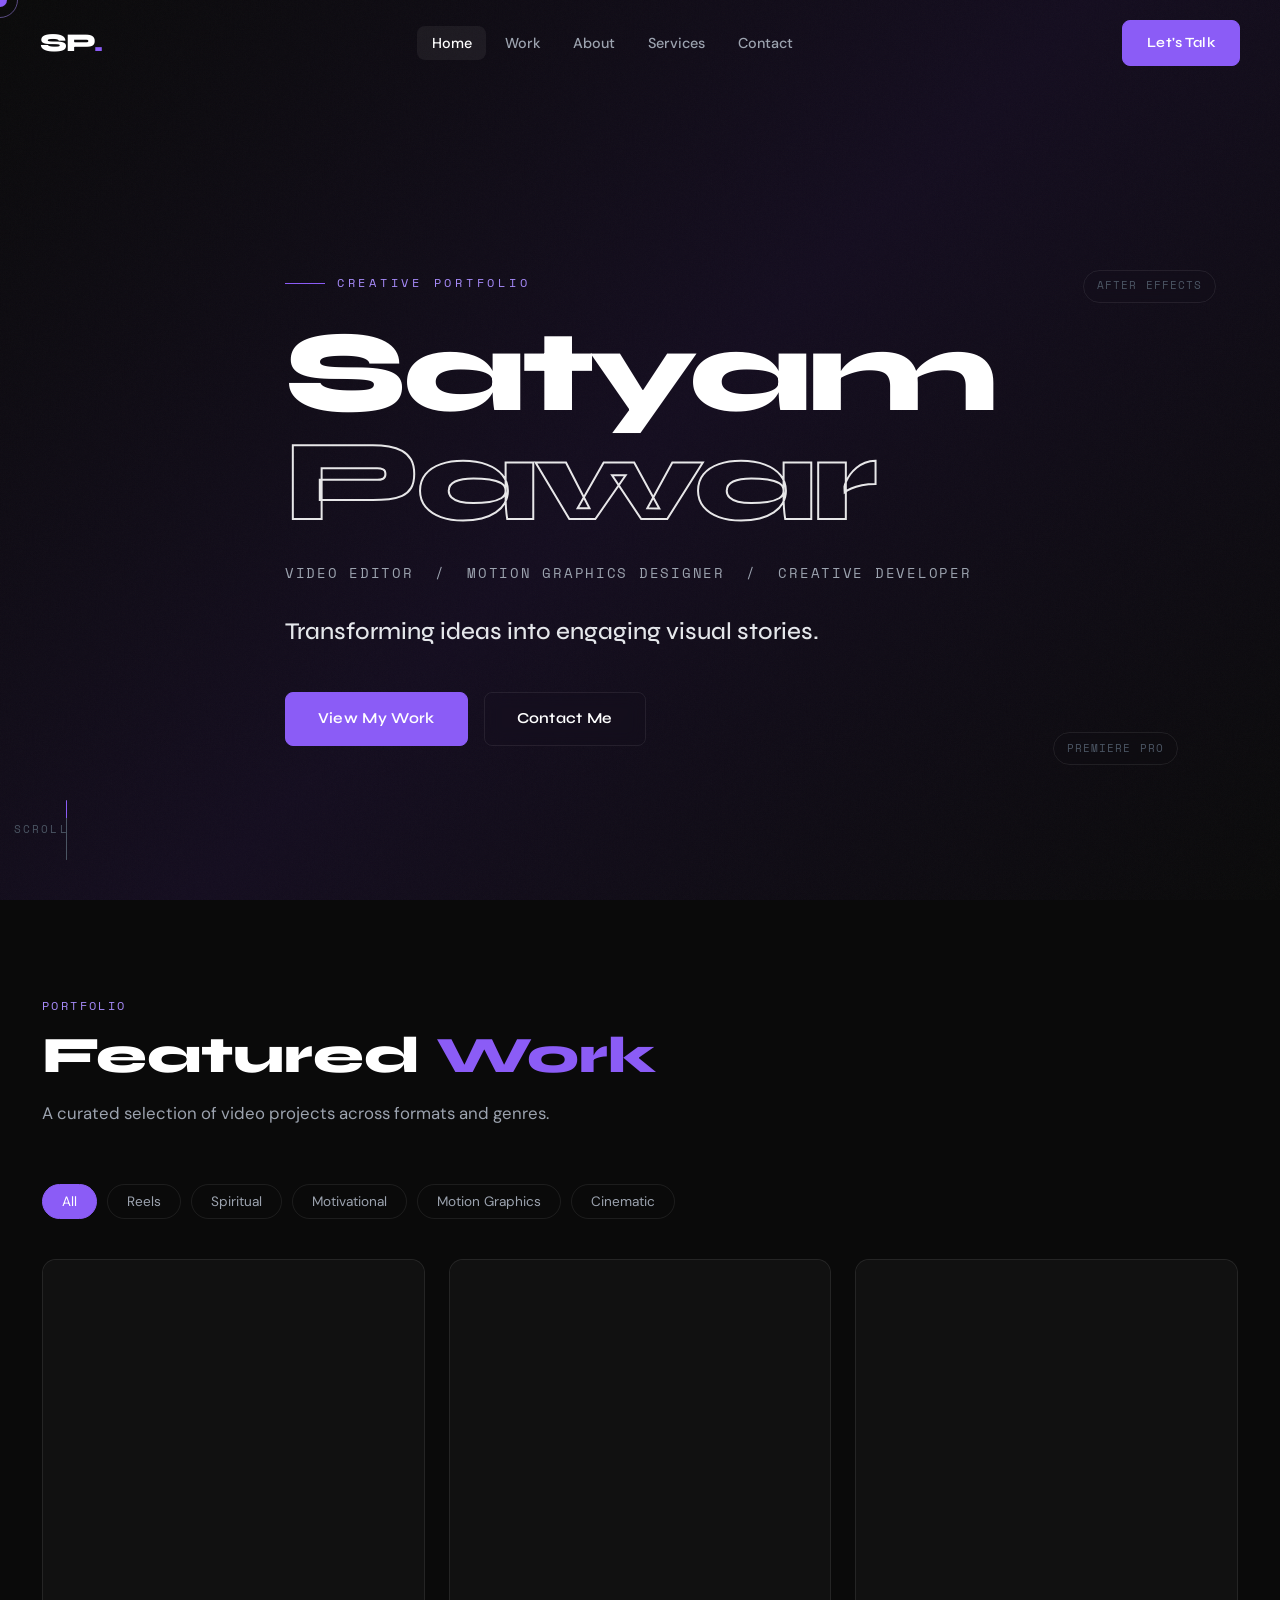
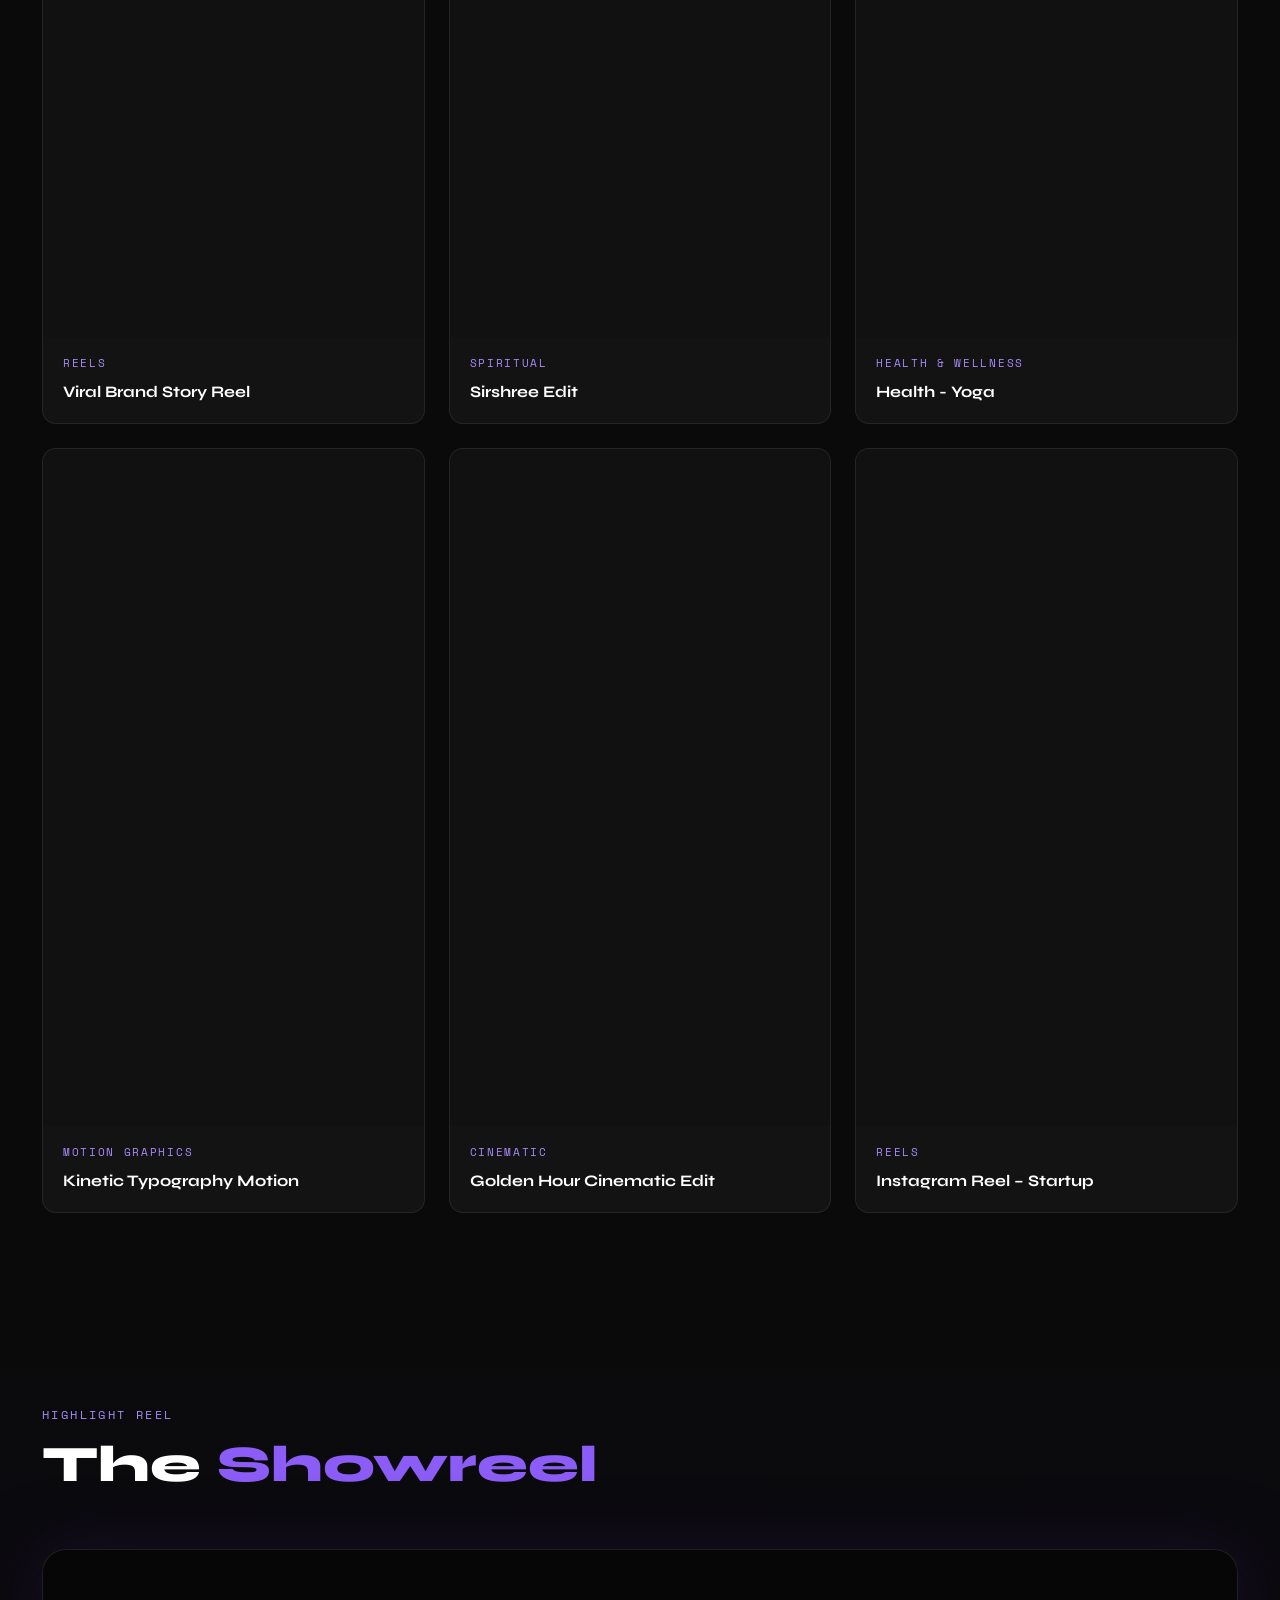
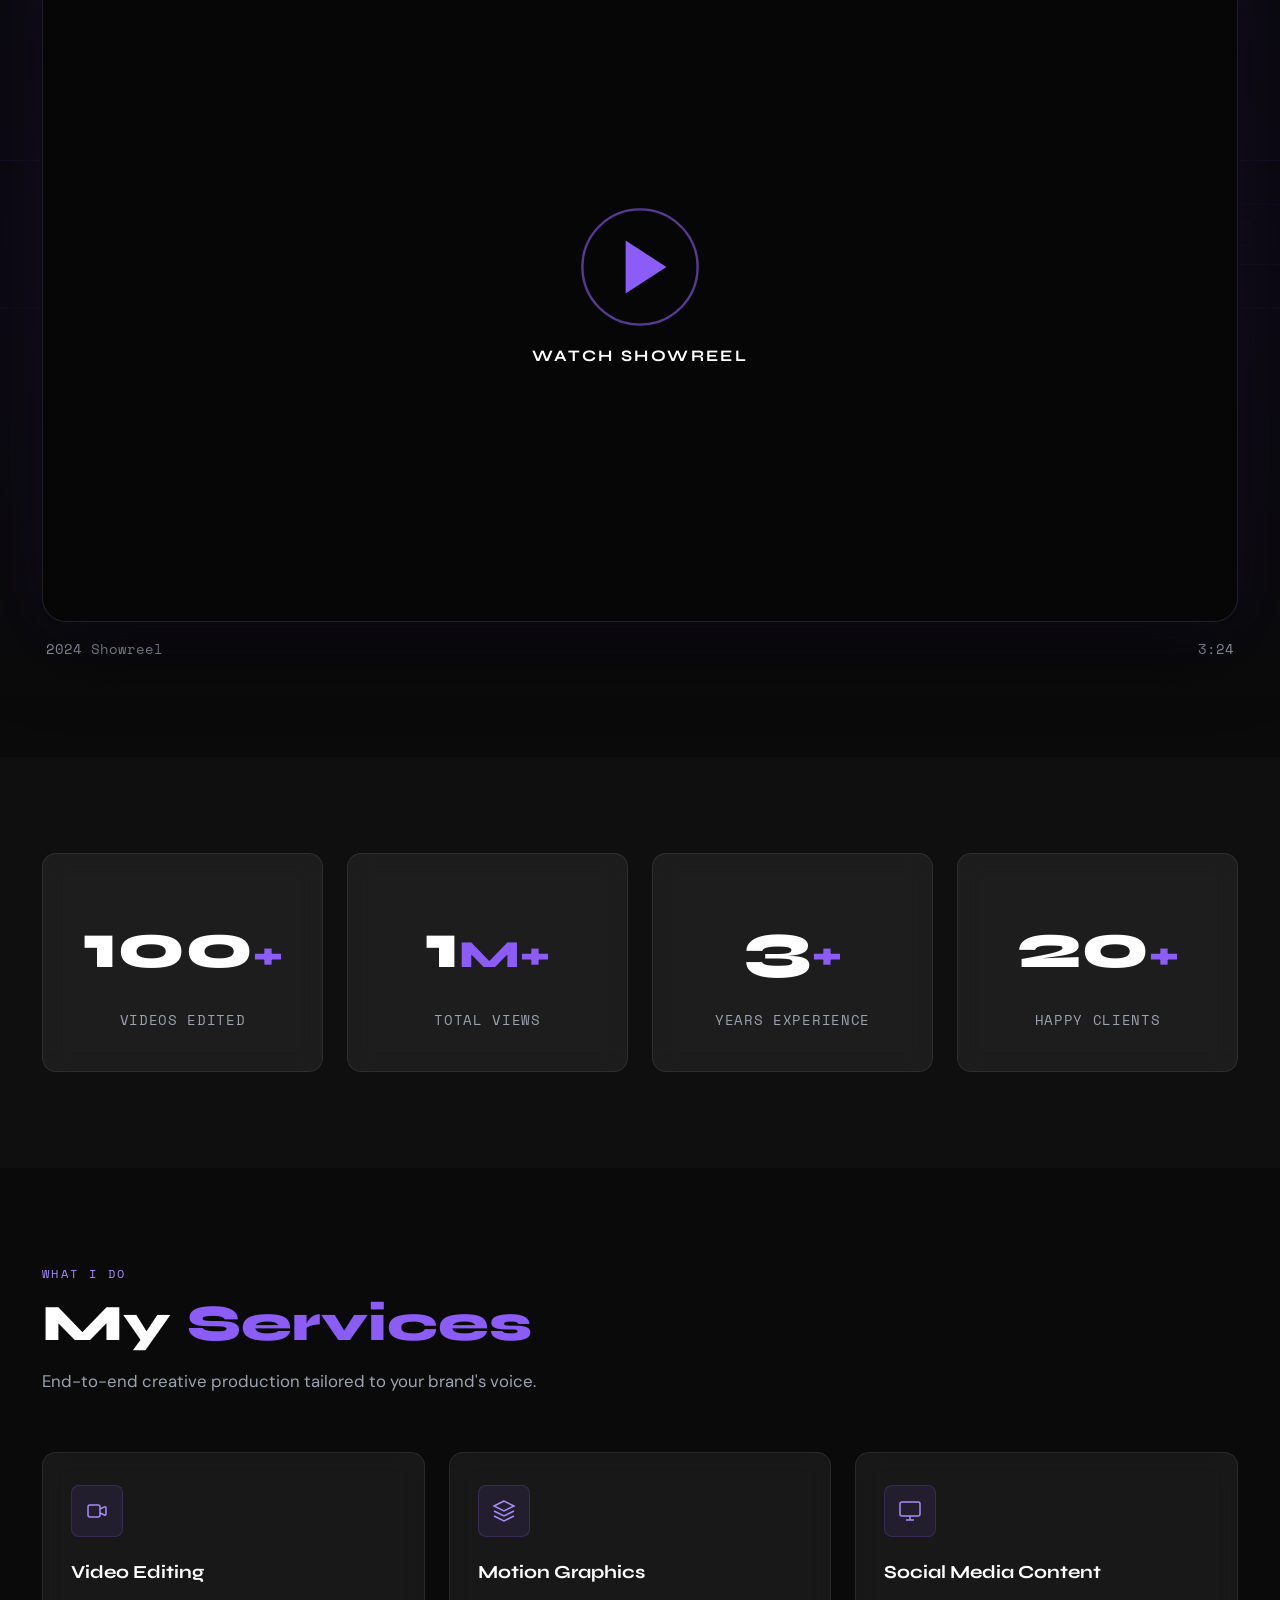
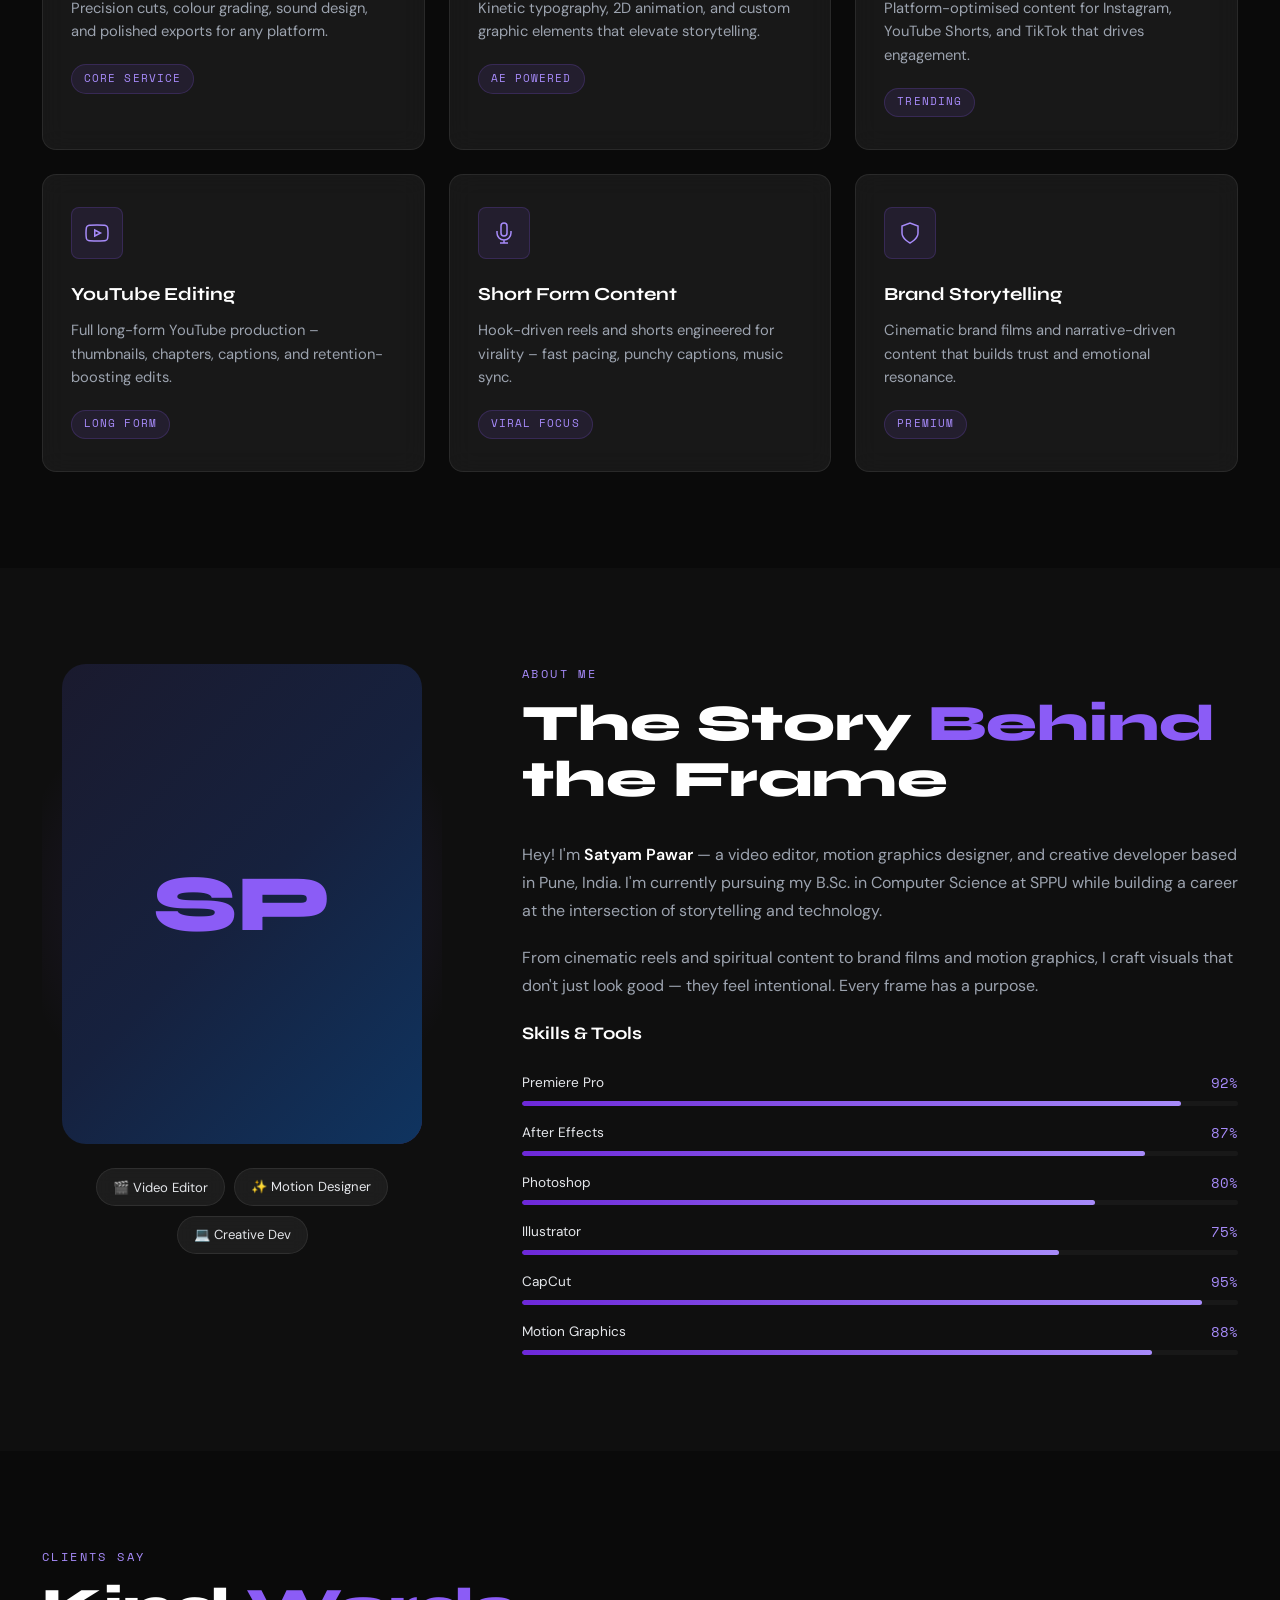
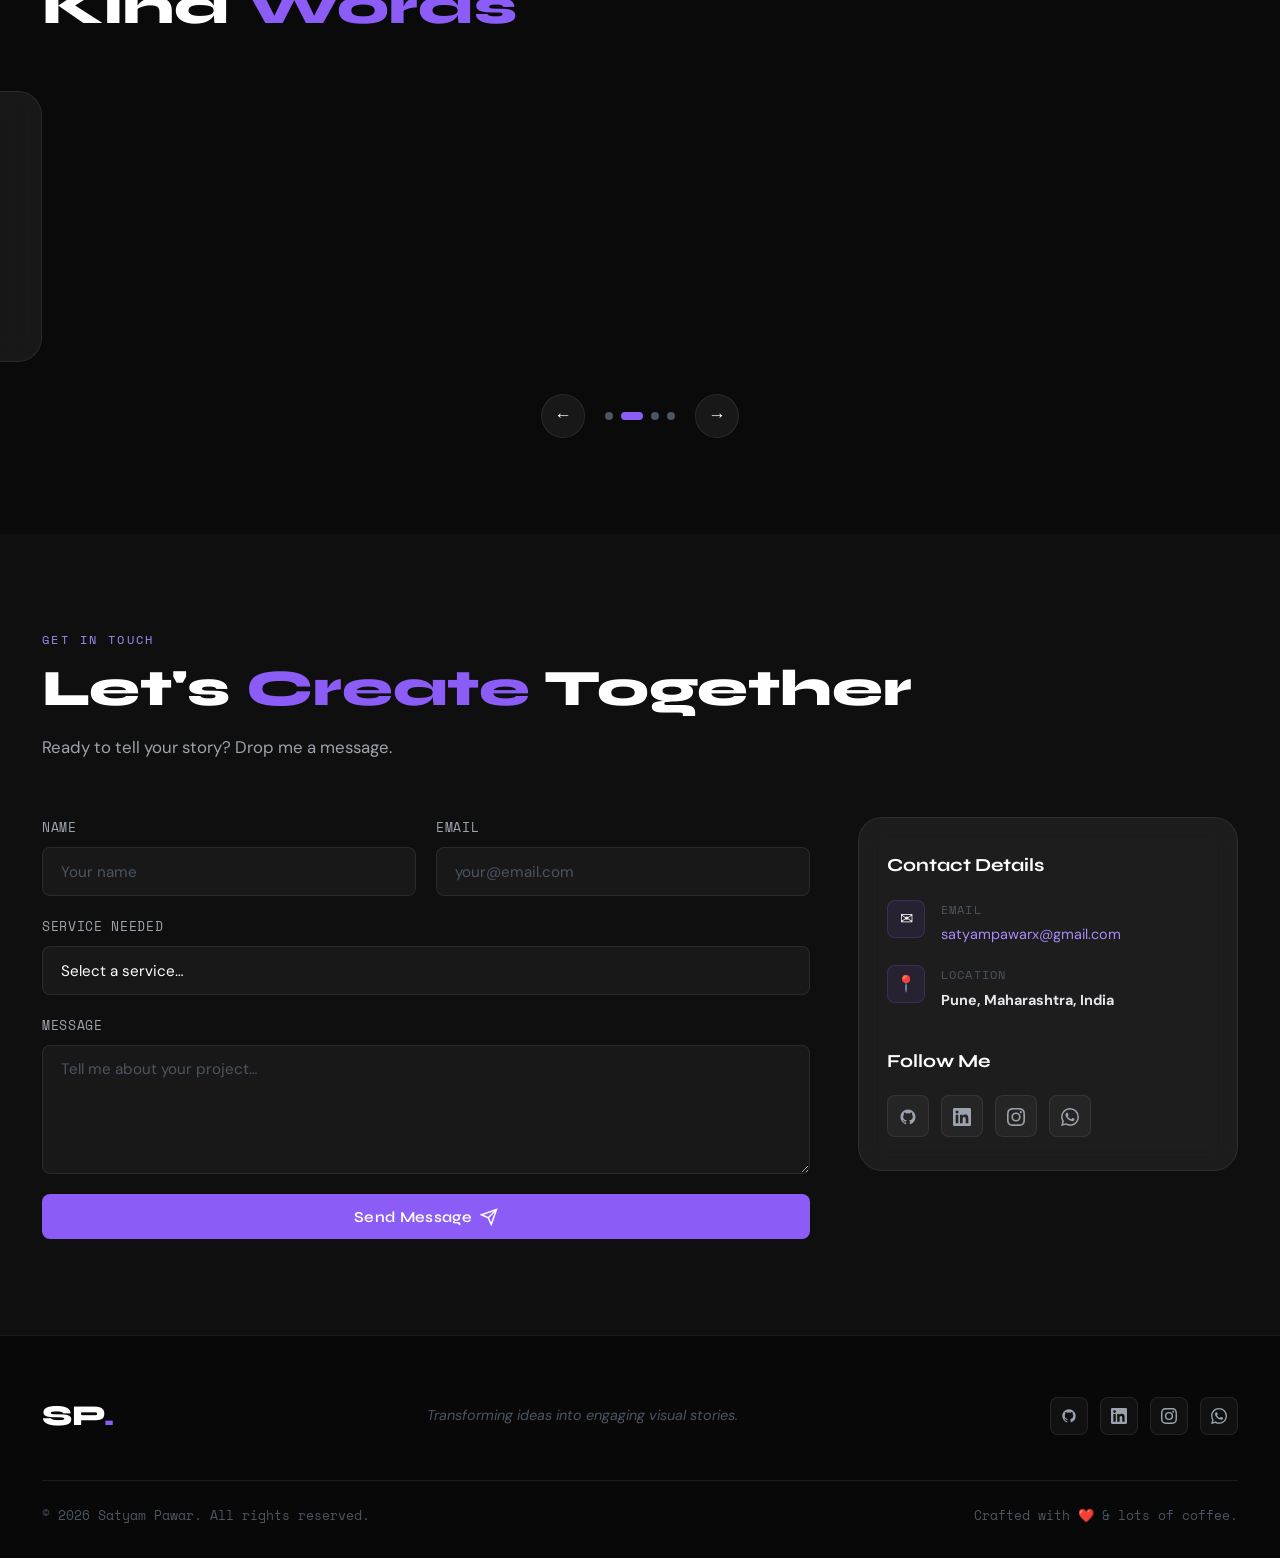
==== index.html @ 94b12894 "rename index" ====
<!DOCTYPE html>
<html lang="en">
<head>
  <meta charset="UTF-8" />
  <meta name="viewport" content="width=device-width, initial-scale=1.0" />
  <meta name="description" content="Satyam Pawar – Video Editor, Motion Graphics Designer & Creative Developer. Transforming ideas into engaging visual stories." />
  <meta name="keywords" content="video editor, motion graphics, reels, cinematic, after effects, premiere pro, Satyam Pawar" />
  <meta name="author" content="Satyam Pawar" />
  <meta property="og:title" content="Satyam Pawar | Video Editor & Motion Graphics Designer" />
  <meta property="og:description" content="Transforming ideas into engaging visual stories." />
  <meta property="og:type" content="website" />
  <title>Satyam Pawar | Video Editor & Motion Graphics Designer</title>

  <!-- Google Fonts -->
  <link rel="preconnect" href="https://fonts.googleapis.com" />
  <link rel="preconnect" href="https://fonts.gstatic.com" crossorigin />
  <link href="https://fonts.googleapis.com/css2?family=Syne:wght@400;500;600;700;800&family=DM+Sans:ital,opsz,wght@0,9..40,300;0,9..40,400;0,9..40,500;1,9..40,300&family=Space+Mono:wght@400;700&display=swap" rel="stylesheet" />

  <link rel="stylesheet" href="style.css" />
</head>
<body>

  <!-- ═══════════════════════ LOADER ═══════════════════════ -->
  <div id="loader" class="loader">
    <div class="loader__inner">
      <div class="loader__bar"></div>
      <span class="loader__text">Loading</span>
    </div>
  </div>

  <!-- ═══════════════════════ CUSTOM CURSOR ═══════════════════════ -->
  <div id="cursor" class="cursor"></div>
  <div id="cursor-trail" class="cursor-trail"></div>

  <!-- ═══════════════════════ NAVBAR ═══════════════════════ -->
  <nav id="navbar" class="navbar">
    <a href="#home" class="navbar__logo">SP<span>.</span></a>
    <ul class="navbar__links">
      <li><a href="#home" class="nav-link active">Home</a></li>
      <li><a href="#work" class="nav-link">Work</a></li>
      <li><a href="#about" class="nav-link">About</a></li>
      <li><a href="#services" class="nav-link">Services</a></li>
      <li><a href="#contact" class="nav-link">Contact</a></li>
    </ul>
    <a href="#contact" class="navbar__cta btn-primary">Let's Talk</a>
    <button class="navbar__hamburger" id="hamburger" aria-label="Toggle menu">
      <span></span><span></span><span></span>
    </button>
  </nav>

  <!-- Mobile Nav -->
  <div class="mobile-nav" id="mobile-nav">
    <ul>
      <li><a href="#home" class="mobile-nav__link">Home</a></li>
      <li><a href="#work" class="mobile-nav__link">Work</a></li>
      <li><a href="#about" class="mobile-nav__link">About</a></li>
      <li><a href="#services" class="mobile-nav__link">Services</a></li>
      <li><a href="#contact" class="mobile-nav__link">Contact</a></li>
    </ul>
  </div>

  <!-- ═══════════════════════ HERO ═══════════════════════ -->
  <section id="home" class="hero">
    <!-- Video BG placeholder — drop your MP4 into assets/videos/hero.mp4 -->
    <div class="hero__video-bg">
      <video autoplay muted loop playsinline id="hero-video">
        <source src="assets/videos/hero.mp4" type="video/mp4" />
      </video>
      <div class="hero__video-overlay"></div>
    </div>

    <!-- Grain texture -->
    <div class="hero__grain"></div>

    <div class="hero__content">
      <p class="hero__eyebrow reveal">Creative Portfolio</p>
      <h1 class="hero__name reveal">
        <span class="hero__name-first">Satyam</span>
        <span class="hero__name-last">Pawar</span>
      </h1>
      <p class="hero__title reveal">
        Video Editor &nbsp;/&nbsp; Motion Graphics Designer &nbsp;/&nbsp; Creative Developer
      </p>
      <p class="hero__tagline reveal">
        Transforming ideas into engaging visual stories.
      </p>
      <div class="hero__ctas reveal">
        <a href="#work" class="btn-primary">View My Work</a>
        <a href="#contact" class="btn-ghost">Contact Me</a>
      </div>
    </div>

    <!-- Scroll indicator -->
    <div class="hero__scroll-indicator">
      <span>Scroll</span>
      <div class="hero__scroll-line"><div class="hero__scroll-dot"></div></div>
    </div>

    <!-- Floating labels -->
    <div class="hero__float hero__float--tl">After Effects</div>
    <div class="hero__float hero__float--br">Premiere Pro</div>
  </section>

  <!-- ═══════════════════════ FEATURED WORK ═══════════════════════ -->
  <section id="work" class="section work">
    <div class="container">
      <div class="section-header reveal">
        <p class="section-eyebrow">Portfolio</p>
        <h2 class="section-title">Featured <span>Work</span></h2>
        <p class="section-sub">A curated selection of video projects across formats and genres.</p>
      </div>

      <!-- Filters -->
      <div class="work__filters reveal">
        <button class="filter-btn active" data-filter="all">All</button>
        <button class="filter-btn" data-filter="reels">Reels</button>
        <button class="filter-btn" data-filter="spiritual">Spiritual</button>
        <button class="filter-btn" data-filter="motivational">Motivational</button>
        <button class="filter-btn" data-filter="motion">Motion Graphics</button>
        <button class="filter-btn" data-filter="cinematic">Cinematic</button>
      </div>

      <!-- Grid -->
      <div class="work__grid" id="portfolio-grid">

        <!-- Card 1 -->
        <div class="work-card reveal" data-category="reels">
          <div class="work-card__thumb">
            <iframe src="https://www.youtube.com/embed/8_YYCka7hR4" title="Reel 01" allowfullscreen loading="lazy"></iframe>
            <div class="work-card__overlay">
              <button class="play-btn" data-video="https://www.youtube.com/embed/8_YYCka7hR4" data-title="Viral Reel – Brand Story">
                <svg viewBox="0 0 24 24"><polygon points="5,3 19,12 5,21"/></svg>
              </button>
            </div>
          </div>
          <div class="work-card__info">
            <span class="work-card__cat">Reels</span>
            <h3 class="work-card__title">Viral Brand Story Reel</h3>
          </div>
        </div>

        <!-- Card 2 -->
        <div class="work-card reveal" data-category="spiritual">
          <div class="work-card__thumb">
            <iframe src="https://www.youtube.com/embed/vKswwGsuUoo" title="Spiritual 01" allowfullscreen loading="lazy"></iframe>
            <div class="work-card__overlay">
              <button class="play-btn" data-video="https://www.youtube.com/embed/vKswwGsuUoo?autoplay=1" data-title="K.Y.K – Actionable Karma">
                <svg viewBox="0 0 24 24"><polygon points="5,3 19,12 5,21"/></svg>
              </button>
            </div>
          </div>
          <div class="work-card__info">
            <span class="work-card__cat">Spiritual</span>
            <h3 class="work-card__title">Sirshree Edit</h3>
          </div>
        </div>

        <!-- Card 3 -->
        <div class="work-card reveal" data-category="motivational">
          <div class="work-card__thumb">
            <iframe src="https://www.youtube.com/embed/A09Gb4YN0Ns" title="Motivational 01" allowfullscreen loading="lazy"></iframe>
            <div class="work-card__overlay">
              <button class="play-btn" data-video="https://www.youtube.com/embed/A09Gb4YN0Ns?autoplay=1" data-title="Rise Up – Motivational Edit">
                <svg viewBox="0 0 24 24"><polygon points="5,3 19,12 5,21"/></svg>
              </button>
            </div>
          </div>
          <div class="work-card__info">
            <span class="work-card__cat">Health & Wellness
            </span>
            <h3 class="work-card__title">Health - Yoga</h3>
          </div>
        </div>

        <!-- Card 4 -->
        <div class="work-card reveal" data-category="motion">
          <div class="work-card__thumb">
            <iframe src="https://www.youtube.com/embed/LXb3EKWsInQ?rel=0" title="Motion 01" allowfullscreen loading="lazy"></iframe>
            <div class="work-card__overlay">
              <button class="play-btn" data-video="https://www.youtube.com/embed/LXb3EKWsInQ?autoplay=1" data-title="Kinetic Typography Motion">
                <svg viewBox="0 0 24 24"><polygon points="5,3 19,12 5,21"/></svg>
              </button>
            </div>
          </div>
          <div class="work-card__info">
            <span class="work-card__cat">Motion Graphics</span>
            <h3 class="work-card__title">Kinetic Typography Motion</h3>
          </div>
        </div>

        <!-- Card 5 -->
        <div class="work-card reveal" data-category="cinematic">
          <div class="work-card__thumb">
            <iframe src="https://www.youtube.com/embed/ysz5S6PUM-U?rel=0" title="Cinematic 01" allowfullscreen loading="lazy"></iframe>
            <div class="work-card__overlay">
              <button class="play-btn" data-video="https://www.youtube.com/embed/ysz5S6PUM-U?autoplay=1" data-title="Golden Hour Cinematic Edit">
                <svg viewBox="0 0 24 24"><polygon points="5,3 19,12 5,21"/></svg>
              </button>
            </div>
          </div>
          <div class="work-card__info">
            <span class="work-card__cat">Cinematic</span>
            <h3 class="work-card__title">Golden Hour Cinematic Edit</h3>
          </div>
        </div>

        <!-- Card 6 -->
        <div class="work-card reveal" data-category="reels">
          <div class="work-card__thumb">
            <iframe src="https://www.youtube.com/embed/tgbNymZ7vqY?rel=0" title="Reel 02" allowfullscreen loading="lazy"></iframe>
            <div class="work-card__overlay">
              <button class="play-btn" data-video="https://www.youtube.com/embed/tgbNymZ7vqY?autoplay=1" data-title="Instagram Reel – Startup">
                <svg viewBox="0 0 24 24"><polygon points="5,3 19,12 5,21"/></svg>
              </button>
            </div>
          </div>
          <div class="work-card__info">
            <span class="work-card__cat">Reels</span>
            <h3 class="work-card__title">Instagram Reel – Startup</h3>
          </div>
        </div>

      </div><!-- /work__grid -->
    </div>
  </section>

  <!-- ═══════════════════════ SHOWREEL ═══════════════════════ -->
  <section class="section showreel">
    <div class="showreel__bg-text">SHOWREEL</div>
    <div class="container">
      <div class="section-header reveal">
        <p class="section-eyebrow">Highlight Reel</p>
        <h2 class="section-title">The <span>Showreel</span></h2>
      </div>
      <div class="showreel__player reveal">
        <div class="showreel__frame" id="showreel-frame">
          <iframe id="showreel-iframe" src="https://www.youtube.com/embed/dQw4w9WgXcQ?rel=0" title="Showreel 2024" allowfullscreen loading="lazy"></iframe>
          <!-- Big play overlay before play -->
          <div class="showreel__play-overlay" id="showreel-overlay">
            <button class="showreel__play-btn" id="showreel-play-btn">
              <svg viewBox="0 0 100 100"><circle cx="50" cy="50" r="48" fill="none" stroke="rgba(139,92,246,0.6)" stroke-width="2"/><polygon points="38,28 72,50 38,72" fill="#8b5cf6"/></svg>
              <span>Watch Showreel</span>
            </button>
          </div>
        </div>
        <div class="showreel__meta">
          <p>2024 Showreel</p>
          <span>3:24</span>
        </div>
      </div>
    </div>
  </section>

  <!-- ═══════════════════════ STATS ═══════════════════════ -->
  <section class="section stats">
    <div class="container">
      <div class="stats__grid">
        <div class="stat-card reveal">
          <span class="stat-card__num" data-target="100">0</span><span class="stat-card__plus">+</span>
          <p class="stat-card__label">Videos Edited</p>
        </div>
        <div class="stat-card reveal">
          <span class="stat-card__num" data-target="1">0</span><span class="stat-card__unit">M+</span>
          <p class="stat-card__label">Total Views</p>
        </div>
        <div class="stat-card reveal">
          <span class="stat-card__num" data-target="3">0</span><span class="stat-card__plus">+</span>
          <p class="stat-card__label">Years Experience</p>
        </div>
        <div class="stat-card reveal">
          <span class="stat-card__num" data-target="20">0</span><span class="stat-card__plus">+</span>
          <p class="stat-card__label">Happy Clients</p>
        </div>
      </div>
    </div>
  </section>

  <!-- ═══════════════════════ SERVICES ═══════════════════════ -->
  <section id="services" class="section services">
    <div class="container">
      <div class="section-header reveal">
        <p class="section-eyebrow">What I Do</p>
        <h2 class="section-title">My <span>Services</span></h2>
        <p class="section-sub">End-to-end creative production tailored to your brand's voice.</p>
      </div>

      <div class="services__grid">

        <div class="service-card reveal">
          <div class="service-card__icon">
            <svg viewBox="0 0 24 24" fill="none" stroke="currentColor" stroke-width="1.5"><path d="M15 10l4.553-2.069A1 1 0 0121 8.845v6.31a1 1 0 01-1.447.894L15 14"/><rect x="3" y="6" width="12" height="12" rx="2"/></svg>
          </div>
          <h3>Video Editing</h3>
          <p>Precision cuts, colour grading, sound design, and polished exports for any platform.</p>
          <div class="service-card__tag">Core Service</div>
        </div>

        <div class="service-card reveal">
          <div class="service-card__icon">
            <svg viewBox="0 0 24 24" fill="none" stroke="currentColor" stroke-width="1.5"><path d="M12 2L2 7l10 5 10-5-10-5zM2 17l10 5 10-5M2 12l10 5 10-5"/></svg>
          </div>
          <h3>Motion Graphics</h3>
          <p>Kinetic typography, 2D animation, and custom graphic elements that elevate storytelling.</p>
          <div class="service-card__tag">AE Powered</div>
        </div>

        <div class="service-card reveal">
          <div class="service-card__icon">
            <svg viewBox="0 0 24 24" fill="none" stroke="currentColor" stroke-width="1.5"><rect x="2" y="3" width="20" height="14" rx="2"/><path d="M8 21h8M12 17v4"/></svg>
          </div>
          <h3>Social Media Content</h3>
          <p>Platform-optimised content for Instagram, YouTube Shorts, and TikTok that drives engagement.</p>
          <div class="service-card__tag">Trending</div>
        </div>

        <div class="service-card reveal">
          <div class="service-card__icon">
            <svg viewBox="0 0 24 24" fill="none" stroke="currentColor" stroke-width="1.5"><path d="M22.54 6.42a2.78 2.78 0 00-1.95-1.96C18.88 4 12 4 12 4s-6.88 0-8.59.46a2.78 2.78 0 00-1.95 1.96A29 29 0 001 12a29 29 0 00.46 5.58 2.78 2.78 0 001.95 1.96C5.12 20 12 20 12 20s6.88 0 8.59-.46a2.78 2.78 0 001.95-1.96A29 29 0 0023 12a29 29 0 00-.46-5.58z"/><polygon points="9.75 15.02 15.5 12 9.75 8.98 9.75 15.02"/></svg>
          </div>
          <h3>YouTube Editing</h3>
          <p>Full long-form YouTube production – thumbnails, chapters, captions, and retention-boosting edits.</p>
          <div class="service-card__tag">Long Form</div>
        </div>

        <div class="service-card reveal">
          <div class="service-card__icon">
            <svg viewBox="0 0 24 24" fill="none" stroke="currentColor" stroke-width="1.5"><path d="M12 2a3 3 0 013 3v7a3 3 0 01-6 0V5a3 3 0 013-3z"/><path d="M19 10v2a7 7 0 01-14 0v-2M12 19v3M8 22h8"/></svg>
          </div>
          <h3>Short Form Content</h3>
          <p>Hook-driven reels and shorts engineered for virality – fast pacing, punchy captions, music sync.</p>
          <div class="service-card__tag">Viral Focus</div>
        </div>

        <div class="service-card reveal">
          <div class="service-card__icon">
            <svg viewBox="0 0 24 24" fill="none" stroke="currentColor" stroke-width="1.5"><path d="M12 22s8-4 8-10V5l-8-3-8 3v7c0 6 8 10 8 10z"/></svg>
          </div>
          <h3>Brand Storytelling</h3>
          <p>Cinematic brand films and narrative-driven content that builds trust and emotional resonance.</p>
          <div class="service-card__tag">Premium</div>
        </div>

      </div>
    </div>
  </section>

  <!-- ═══════════════════════ ABOUT ═══════════════════════ -->
  <section id="about" class="section about">
    <div class="container">
      <div class="about__layout">

        <div class="about__image-col reveal">
          <div class="about__image-wrap">
            <!-- Replace src with your actual photo path -->
            <img src="assets/images/profile.jpg" alt="Satyam Pawar" class="about__img" onerror="this.style.display='none';document.getElementById('profile-placeholder').style.display='flex'" />
            <div id="profile-placeholder" class="about__img-placeholder">
              <span>SP</span>
            </div>
            <div class="about__image-border"></div>
            <div class="about__image-glow"></div>
          </div>
          <div class="about__badges">
            <div class="about__badge">🎬 Video Editor</div>
            <div class="about__badge">✨ Motion Designer</div>
            <div class="about__badge">💻 Creative Dev</div>
          </div>
        </div>

        <div class="about__text-col">
          <div class="section-header section-header--left reveal">
            <p class="section-eyebrow">About Me</p>
            <h2 class="section-title">The Story <span>Behind</span> the Frame</h2>
          </div>
          <p class="about__bio reveal">
            Hey! I'm <strong>Satyam Pawar</strong> — a video editor, motion graphics designer, and creative developer based in Pune, India. I'm currently pursuing my B.Sc. in Computer Science at SPPU while building a career at the intersection of storytelling and technology.
          </p>
          <p class="about__bio reveal">
            From cinematic reels and spiritual content to brand films and motion graphics, I craft visuals that don't just look good — they feel intentional. Every frame has a purpose.
          </p>

          <div class="about__skills reveal">
            <h4>Skills & Tools</h4>
            <div class="skill-bar-list">
              <div class="skill-bar">
                <div class="skill-bar__label"><span>Premiere Pro</span><span>92%</span></div>
                <div class="skill-bar__track"><div class="skill-bar__fill" data-width="92"></div></div>
              </div>
              <div class="skill-bar">
                <div class="skill-bar__label"><span>After Effects</span><span>87%</span></div>
                <div class="skill-bar__track"><div class="skill-bar__fill" data-width="87"></div></div>
              </div>
              <div class="skill-bar">
                <div class="skill-bar__label"><span>Photoshop</span><span>80%</span></div>
                <div class="skill-bar__track"><div class="skill-bar__fill" data-width="80"></div></div>
              </div>
              <div class="skill-bar">
                <div class="skill-bar__label"><span>Illustrator</span><span>75%</span></div>
                <div class="skill-bar__track"><div class="skill-bar__fill" data-width="75"></div></div>
              </div>
              <div class="skill-bar">
                <div class="skill-bar__label"><span>CapCut</span><span>95%</span></div>
                <div class="skill-bar__track"><div class="skill-bar__fill" data-width="95"></div></div>
              </div>
              <div class="skill-bar">
                <div class="skill-bar__label"><span>Motion Graphics</span><span>88%</span></div>
                <div class="skill-bar__track"><div class="skill-bar__fill" data-width="88"></div></div>
              </div>
            </div>
          </div>
        </div>

      </div>
    </div>
  </section>

  <!-- ═══════════════════════ TESTIMONIALS ═══════════════════════ -->
  <section class="section testimonials">
    <div class="container">
      <div class="section-header reveal">
        <p class="section-eyebrow">Clients Say</p>
        <h2 class="section-title">Kind <span>Words</span></h2>
      </div>

      <div class="testimonials__slider reveal">
        <div class="testimonials__track" id="testi-track">

          <div class="testi-card">
            <div class="testi-card__stars">★★★★★</div>
            <p class="testi-card__quote">"Satyam transformed our raw footage into a cinematic masterpiece. The pacing, colour grade, and music sync were absolutely on point. Would recommend to every brand."</p>
            <div class="testi-card__author">
              <div class="testi-card__avatar">R</div>
              <div>
                <strong>Rahul Sharma</strong>
                <span>Founder, StartupX</span>
              </div>
            </div>
          </div>

          <div class="testi-card">
            <div class="testi-card__stars">★★★★★</div>
            <p class="testi-card__quote">"Our reels went from 2K views to 200K+ after Satyam redesigned our content strategy and editing style. He understands the algorithm AND the art."</p>
            <div class="testi-card__author">
              <div class="testi-card__avatar">P</div>
              <div>
                <strong>Priya Kulkarni</strong>
                <span>Influencer & Content Creator</span>
              </div>
            </div>
          </div>

          <div class="testi-card">
            <div class="testi-card__stars">★★★★★</div>
            <p class="testi-card__quote">"The motion graphics he created for our product launch video were next-level. Super professional, met all deadlines, and nailed the brief perfectly."</p>
            <div class="testi-card__author">
              <div class="testi-card__avatar">A</div>
              <div>
                <strong>Aniket Deshmukh</strong>
                <span>Marketing Head, TechVision</span>
              </div>
            </div>
          </div>

          <div class="testi-card">
            <div class="testi-card__stars">★★★★★</div>
            <p class="testi-card__quote">"I wanted spiritual content that feels devotional yet modern. Satyam delivered beyond expectations — the glow effects and Devanagari typography were stunning."</p>
            <div class="testi-card__author">
              <div class="testi-card__avatar">S</div>
              <div>
                <strong>Sunita Joshi</strong>
                <span>Spiritual Content Creator</span>
              </div>
            </div>
          </div>

        </div><!-- /track -->

        <div class="testimonials__controls">
          <button class="testi-prev" id="testi-prev" aria-label="Previous">&#8592;</button>
          <div class="testi-dots" id="testi-dots"></div>
          <button class="testi-next" id="testi-next" aria-label="Next">&#8594;</button>
        </div>
      </div>
    </div>
  </section>

  <!-- ═══════════════════════ CONTACT ═══════════════════════ -->
  <section id="contact" class="section contact">
    <div class="container">
      <div class="section-header reveal">
        <p class="section-eyebrow">Get In Touch</p>
        <h2 class="section-title">Let's <span>Create</span> Together</h2>
        <p class="section-sub">Ready to tell your story? Drop me a message.</p>
      </div>

      <div class="contact__layout">

        <div class="contact__form-col reveal">
          <form id="contact-form" class="contact-form" novalidate>
            <div class="form-row">
              <div class="form-group">
                <label for="name">Name</label>
                <input type="text" id="name" name="name" placeholder="Your name" required />
              </div>
              <div class="form-group">
                <label for="email">Email</label>
                <input type="email" id="email" name="email" placeholder="your@email.com" required />
              </div>
            </div>
            <div class="form-group">
              <label for="service">Service Needed</label>
              <select id="service" name="service">
                <option value="">Select a service…</option>
                <option>Video Editing</option>
                <option>Motion Graphics</option>
                <option>Social Media Content</option>
                <option>YouTube Editing</option>
                <option>Short Form Content</option>
                <option>Brand Storytelling</option>
              </select>
            </div>
            <div class="form-group">
              <label for="message">Message</label>
              <textarea id="message" name="message" rows="5" placeholder="Tell me about your project…" required></textarea>
            </div>
            <button type="submit" class="btn-primary btn-full">
              <span>Send Message</span>
              <svg viewBox="0 0 24 24" fill="none" stroke="currentColor" stroke-width="2"><line x1="22" y1="2" x2="11" y2="13"/><polygon points="22 2 15 22 11 13 2 9 22 2"/></svg>
            </button>
            <p class="form-success" id="form-success">✅ Message sent! I'll be in touch soon.</p>
          </form>
        </div>

        <div class="contact__info-col reveal">
          <div class="contact__info-card">
            <h3>Contact Details</h3>
            <ul class="contact__details">
              <li>
                <div class="contact__icon">✉</div>
                <div>
                  <span>Email</span>
                  <a href="mailto:satyampawarx@gmail.com">satyampawarx@gmail.com</a>
                </div>
              </li>
              <li>
                <div class="contact__icon">📍</div>
                <div>
                  <span>Location</span>
                  <strong>Pune, Maharashtra, India</strong>
                </div>
              </li>
            </ul>

            <h3 class="contact__social-title">Follow Me</h3>
            <div class="contact__socials">
              <a href="https://github.com/satyampawarx" target="_blank" rel="noopener" class="social-link" aria-label="GitHub">
                <svg viewBox="0 0 24 24" fill="currentColor"><path d="M12 2C6.477 2 2 6.484 2 12.017c0 4.425 2.865 8.18 6.839 9.504.5.092.682-.217.682-.483 0-.237-.008-.868-.013-1.703-2.782.605-3.369-1.343-3.369-1.343-.454-1.158-1.11-1.466-1.11-1.466-.908-.62.069-.608.069-.608 1.003.07 1.531 1.032 1.531 1.032.892 1.53 2.341 1.088 2.91.832.092-.647.35-1.088.636-1.338-2.22-.253-4.555-1.113-4.555-4.951 0-1.093.39-1.988 1.029-2.688-.103-.253-.446-1.272.098-2.65 0 0 .84-.27 2.75 1.026A9.564 9.564 0 0112 6.844c.85.004 1.705.115 2.504.337 1.909-1.296 2.747-1.027 2.747-1.027.546 1.379.202 2.398.1 2.651.64.7 1.028 1.595 1.028 2.688 0 3.848-2.339 4.695-4.566 4.943.359.309.678.92.678 1.855 0 1.338-.012 2.419-.012 2.747 0 .268.18.58.688.482A10.019 10.019 0 0022 12.017C22 6.484 17.522 2 12 2z"/></svg>
              </a>
              <a href="https://www.linkedin.com/in/satyampawarx" target="_blank" rel="noopener" class="social-link" aria-label="LinkedIn">
                <svg viewBox="0 0 24 24" fill="currentColor"><path d="M20.447 20.452h-3.554v-5.569c0-1.328-.027-3.037-1.852-3.037-1.853 0-2.136 1.445-2.136 2.939v5.667H9.351V9h3.414v1.561h.046c.477-.9 1.637-1.85 3.37-1.85 3.601 0 4.267 2.37 4.267 5.455v6.286zM5.337 7.433a2.062 2.062 0 01-2.063-2.065 2.064 2.064 0 112.063 2.065zm1.782 13.019H3.555V9h3.564v11.452zM22.225 0H1.771C.792 0 0 .774 0 1.729v20.542C0 23.227.792 24 1.771 24h20.451C23.2 24 24 23.227 24 22.271V1.729C24 .774 23.2 0 22.222 0h.003z"/></svg>
              </a>
              <a href="https://instagram.com/satyampawarx" target="_blank" rel="noopener" class="social-link" aria-label="Instagram">
                <svg viewBox="0 0 24 24" fill="currentColor"><path d="M12 2.163c3.204 0 3.584.012 4.85.07 3.252.148 4.771 1.691 4.919 4.919.058 1.265.069 1.645.069 4.849 0 3.205-.012 3.584-.069 4.849-.149 3.225-1.664 4.771-4.919 4.919-1.266.058-1.644.07-4.85.07-3.204 0-3.584-.012-4.849-.07-3.26-.149-4.771-1.699-4.919-4.92-.058-1.265-.07-1.644-.07-4.849 0-3.204.013-3.583.07-4.849.149-3.227 1.664-4.771 4.919-4.919 1.266-.057 1.645-.069 4.849-.069zm0-2.163c-3.259 0-3.667.014-4.947.072-4.358.2-6.78 2.618-6.98 6.98-.059 1.281-.073 1.689-.073 4.948 0 3.259.014 3.668.072 4.948.2 4.358 2.618 6.78 6.98 6.98 1.281.058 1.689.072 4.948.072 3.259 0 3.668-.014 4.948-.072 4.354-.2 6.782-2.618 6.979-6.98.059-1.28.073-1.689.073-4.948 0-3.259-.014-3.667-.072-4.947-.196-4.354-2.617-6.78-6.979-6.98-1.281-.059-1.69-.073-4.949-.073zm0 5.838a6.162 6.162 0 100 12.324 6.162 6.162 0 000-12.324zM12 16a4 4 0 110-8 4 4 0 010 8zm6.406-11.845a1.44 1.44 0 100 2.881 1.44 1.44 0 000-2.881z"/></svg>
              </a>
              <a href="https://wa.me/919999999999" target="_blank" rel="noopener" class="social-link" aria-label="WhatsApp">
                <svg viewBox="0 0 24 24" fill="currentColor"><path d="M17.472 14.382c-.297-.149-1.758-.867-2.03-.967-.273-.099-.471-.148-.67.15-.197.297-.767.966-.94 1.164-.173.199-.347.223-.644.075-.297-.15-1.255-.463-2.39-1.475-.883-.788-1.48-1.761-1.653-2.059-.173-.297-.018-.458.13-.606.134-.133.298-.347.446-.52.149-.174.198-.298.298-.497.099-.198.05-.371-.025-.52-.075-.149-.669-1.612-.916-2.207-.242-.579-.487-.5-.669-.51-.173-.008-.371-.01-.57-.01-.198 0-.52.074-.792.372-.272.297-1.04 1.016-1.04 2.479 0 1.462 1.065 2.875 1.213 3.074.149.198 2.096 3.2 5.077 4.487.709.306 1.262.489 1.694.625.712.227 1.36.195 1.871.118.571-.085 1.758-.719 2.006-1.413.248-.694.248-1.289.173-1.413-.074-.124-.272-.198-.57-.347m-5.421 7.403h-.004a9.87 9.87 0 01-5.031-1.378l-.361-.214-3.741.982.998-3.648-.235-.374a9.86 9.86 0 01-1.51-5.26c.001-5.45 4.436-9.884 9.888-9.884 2.64 0 5.122 1.03 6.988 2.898a9.825 9.825 0 012.893 6.994c-.003 5.45-4.437 9.884-9.885 9.884m8.413-18.297A11.815 11.815 0 0012.05 0C5.495 0 .16 5.335.157 11.892c0 2.096.547 4.142 1.588 5.945L.057 24l6.305-1.654a11.882 11.882 0 005.683 1.448h.005c6.554 0 11.89-5.335 11.893-11.893a11.821 11.821 0 00-3.48-8.413z"/></svg>
              </a>
            </div>
          </div>
        </div>

      </div>
    </div>
  </section>

  <!-- ═══════════════════════ FOOTER ═══════════════════════ -->
  <footer class="footer">
    <div class="container">
      <div class="footer__top">
        <a href="#home" class="footer__logo">SP<span>.</span></a>
        <p class="footer__tagline">Transforming ideas into engaging visual stories.</p>
        <div class="footer__socials">
          <a href="https://github.com/satyampawarx" target="_blank" rel="noopener" aria-label="GitHub">
            <svg viewBox="0 0 24 24" fill="currentColor"><path d="M12 2C6.477 2 2 6.484 2 12.017c0 4.425 2.865 8.18 6.839 9.504.5.092.682-.217.682-.483 0-.237-.008-.868-.013-1.703-2.782.605-3.369-1.343-3.369-1.343-.454-1.158-1.11-1.466-1.11-1.466-.908-.62.069-.608.069-.608 1.003.07 1.531 1.032 1.531 1.032.892 1.53 2.341 1.088 2.91.832.092-.647.35-1.088.636-1.338-2.22-.253-4.555-1.113-4.555-4.951 0-1.093.39-1.988 1.029-2.688-.103-.253-.446-1.272.098-2.65 0 0 .84-.27 2.75 1.026A9.564 9.564 0 0112 6.844c.85.004 1.705.115 2.504.337 1.909-1.296 2.747-1.027 2.747-1.027.546 1.379.202 2.398.1 2.651.64.7 1.028 1.595 1.028 2.688 0 3.848-2.339 4.695-4.566 4.943.359.309.678.92.678 1.855 0 1.338-.012 2.419-.012 2.747 0 .268.18.58.688.482A10.019 10.019 0 0022 12.017C22 6.484 17.522 2 12 2z"/></svg>
          </a>
          <a href="https://www.linkedin.com/in/satyampawarx" target="_blank" rel="noopener" aria-label="LinkedIn">
            <svg viewBox="0 0 24 24" fill="currentColor"><path d="M20.447 20.452h-3.554v-5.569c0-1.328-.027-3.037-1.852-3.037-1.853 0-2.136 1.445-2.136 2.939v5.667H9.351V9h3.414v1.561h.046c.477-.9 1.637-1.85 3.37-1.85 3.601 0 4.267 2.37 4.267 5.455v6.286zM5.337 7.433a2.062 2.062 0 01-2.063-2.065 2.064 2.064 0 112.063 2.065zm1.782 13.019H3.555V9h3.564v11.452zM22.225 0H1.771C.792 0 0 .774 0 1.729v20.542C0 23.227.792 24 1.771 24h20.451C23.2 24 24 23.227 24 22.271V1.729C24 .774 23.2 0 22.222 0h.003z"/></svg>
          </a>
          <a href="https://instagram.com/satyampawarx" target="_blank" rel="noopener" aria-label="Instagram">
            <svg viewBox="0 0 24 24" fill="currentColor"><path d="M12 2.163c3.204 0 3.584.012 4.85.07 3.252.148 4.771 1.691 4.919 4.919.058 1.265.069 1.645.069 4.849 0 3.205-.012 3.584-.069 4.849-.149 3.225-1.664 4.771-4.919 4.919-1.266.058-1.644.07-4.85.07-3.204 0-3.584-.012-4.849-.07-3.26-.149-4.771-1.699-4.919-4.92-.058-1.265-.07-1.644-.07-4.849 0-3.204.013-3.583.07-4.849.149-3.227 1.664-4.771 4.919-4.919 1.266-.057 1.645-.069 4.849-.069zm0-2.163c-3.259 0-3.667.014-4.947.072-4.358.2-6.78 2.618-6.98 6.98-.059 1.281-.073 1.689-.073 4.948 0 3.259.014 3.668.072 4.948.2 4.358 2.618 6.78 6.98 6.98 1.281.058 1.689.072 4.948.072 3.259 0 3.668-.014 4.948-.072 4.354-.2 6.782-2.618 6.979-6.98.059-1.28.073-1.689.073-4.948 0-3.259-.014-3.667-.072-4.947-.196-4.354-2.617-6.78-6.979-6.98-1.281-.059-1.69-.073-4.949-.073zm0 5.838a6.162 6.162 0 100 12.324 6.162 6.162 0 000-12.324zM12 16a4 4 0 110-8 4 4 0 010 8zm6.406-11.845a1.44 1.44 0 100 2.881 1.44 1.44 0 000-2.881z"/></svg>
          </a>
          <a href="https://wa.me/919999999999" target="_blank" rel="noopener" aria-label="WhatsApp">
            <svg viewBox="0 0 24 24" fill="currentColor"><path d="M17.472 14.382c-.297-.149-1.758-.867-2.03-.967-.273-.099-.471-.148-.67.15-.197.297-.767.966-.94 1.164-.173.199-.347.223-.644.075-.297-.15-1.255-.463-2.39-1.475-.883-.788-1.48-1.761-1.653-2.059-.173-.297-.018-.458.13-.606.134-.133.298-.347.446-.52.149-.174.198-.298.298-.497.099-.198.05-.371-.025-.52-.075-.149-.669-1.612-.916-2.207-.242-.579-.487-.5-.669-.51-.173-.008-.371-.01-.57-.01-.198 0-.52.074-.792.372-.272.297-1.04 1.016-1.04 2.479 0 1.462 1.065 2.875 1.213 3.074.149.198 2.096 3.2 5.077 4.487.709.306 1.262.489 1.694.625.712.227 1.36.195 1.871.118.571-.085 1.758-.719 2.006-1.413.248-.694.248-1.289.173-1.413-.074-.124-.272-.198-.57-.347m-5.421 7.403h-.004a9.87 9.87 0 01-5.031-1.378l-.361-.214-3.741.982.998-3.648-.235-.374a9.86 9.86 0 01-1.51-5.26c.001-5.45 4.436-9.884 9.888-9.884 2.64 0 5.122 1.03 6.988 2.898a9.825 9.825 0 012.893 6.994c-.003 5.45-4.437 9.884-9.885 9.884m8.413-18.297A11.815 11.815 0 0012.05 0C5.495 0 .16 5.335.157 11.892c0 2.096.547 4.142 1.588 5.945L.057 24l6.305-1.654a11.882 11.882 0 005.683 1.448h.005c6.554 0 11.89-5.335 11.893-11.893a11.821 11.821 0 00-3.48-8.413z"/></svg>
          </a>
        </div>
      </div>
      <div class="footer__bottom">
        <p>&copy; <span id="year"></span> Satyam Pawar. All rights reserved.</p>
        <p>Crafted with ❤️ &amp; lots of coffee.</p>
      </div>
    </div>
  </footer>

  <!-- Back to top -->
  <button class="back-to-top" id="back-to-top" aria-label="Back to top">
    <svg viewBox="0 0 24 24" fill="none" stroke="currentColor" stroke-width="2"><polyline points="18 15 12 9 6 15"/></svg>
  </button>

  <!-- ═══════════════════════ VIDEO MODAL ═══════════════════════ -->
  <div class="modal-overlay" id="video-modal">
    <div class="modal">
      <button class="modal__close" id="modal-close" aria-label="Close modal">✕</button>
      <h3 class="modal__title" id="modal-title"></h3>
      <div class="modal__video">
        <iframe id="modal-iframe" src="" allowfullscreen title="Video Player"></iframe>
      </div>
    </div>
  </div>

  <script src="script.js"></script>
</body>
</html>
---- style.css ----
/* ============================================================
   SATYAM PAWAR – VIDEO EDITOR PORTFOLIO
   style.css | Dark Cinematic | Purple Accent | Glassmorphism
   ============================================================ */

/* ─── RESET & ROOT ─────────────────────────────────────────── */
*, *::before, *::after {
  margin: 0; padding: 0;
  box-sizing: border-box;
}

:root {
  --bg: #0a0a0a;
  --bg-2: #0f0f0f;
  --bg-card: rgba(255,255,255,0.04);
  --bg-glass: rgba(255,255,255,0.06);
  --border: rgba(255,255,255,0.08);
  --border-hover: rgba(139,92,246,0.5);

  --purple: #8b5cf6;
  --purple-light: #a78bfa;
  --purple-dark: #6d28d9;
  --purple-glow: rgba(139,92,246,0.25);

  --white: #ffffff;
  --grey-1: #e5e7eb;
  --grey-2: #9ca3af;
  --grey-3: #4b5563;

  --font-display: 'Syne', sans-serif;
  --font-body: 'DM Sans', sans-serif;
  --font-mono: 'Space Mono', monospace;

  --radius-sm: 8px;
  --radius-md: 14px;
  --radius-lg: 24px;
  --radius-xl: 32px;

  --shadow-sm: 0 2px 12px rgba(0,0,0,0.4);
  --shadow-md: 0 8px 32px rgba(0,0,0,0.5);
  --shadow-purple: 0 0 40px rgba(139,92,246,0.3);

  --transition: 0.35s cubic-bezier(0.4, 0, 0.2, 1);
  --transition-fast: 0.18s ease;
}

html {
  scroll-behavior: smooth;
  font-size: 16px;
}

body {
  background: var(--bg);
  color: var(--white);
  font-family: var(--font-body);
  line-height: 1.65;
  overflow-x: hidden;
  cursor: none; /* custom cursor */
}

/* ─── SCROLLBAR ─────────────────────────────────────────────── */
::-webkit-scrollbar { width: 5px; }
::-webkit-scrollbar-track { background: var(--bg); }
::-webkit-scrollbar-thumb { background: var(--purple-dark); border-radius: 99px; }

/* ─── SELECTION ─────────────────────────────────────────────── */
::selection { background: var(--purple); color: #fff; }

/* ─── TYPOGRAPHY UTILS ──────────────────────────────────────── */
.section-eyebrow {
  font-family: var(--font-mono);
  font-size: 0.75rem;
  letter-spacing: 0.2em;
  text-transform: uppercase;
  color: var(--purple-light);
  margin-bottom: 0.75rem;
}

.section-title {
  font-family: var(--font-display);
  font-size: clamp(2rem, 4vw, 3.2rem);
  font-weight: 800;
  line-height: 1.1;
  margin-bottom: 1rem;
}

.section-title span { color: var(--purple); }

.section-sub {
  color: var(--grey-2);
  font-size: 1.05rem;
  max-width: 520px;
}

.section-header { margin-bottom: 3.5rem; }
.section-header--left { margin-bottom: 2rem; }

.container {
  max-width: 1260px;
  margin: 0 auto;
  padding: 0 2rem;
}

.section {
  padding: 6rem 0;
}

/* ─── BUTTONS ───────────────────────────────────────────────── */
.btn-primary {
  display: inline-flex;
  align-items: center;
  gap: 0.5rem;
  padding: 0.85rem 2rem;
  background: var(--purple);
  color: #fff;
  border: 1px solid var(--purple);
  border-radius: var(--radius-sm);
  font-family: var(--font-display);
  font-weight: 600;
  font-size: 0.95rem;
  text-decoration: none;
  letter-spacing: 0.02em;
  transition: var(--transition);
  cursor: none;
}

.btn-primary:hover {
  background: var(--purple-light);
  border-color: var(--purple-light);
  transform: translateY(-2px);
  box-shadow: 0 8px 32px rgba(139,92,246,0.4);
}

.btn-primary svg { width: 18px; height: 18px; }

.btn-ghost {
  display: inline-flex;
  align-items: center;
  gap: 0.5rem;
  padding: 0.85rem 2rem;
  background: transparent;
  color: var(--white);
  border: 1px solid var(--border);
  border-radius: var(--radius-sm);
  font-family: var(--font-display);
  font-weight: 600;
  font-size: 0.95rem;
  text-decoration: none;
  letter-spacing: 0.02em;
  transition: var(--transition);
  cursor: none;
  backdrop-filter: blur(8px);
}

.btn-ghost:hover {
  border-color: var(--purple);
  color: var(--purple-light);
  transform: translateY(-2px);
}

.btn-full { width: 100%; justify-content: center; border: none; }

/* ─── LOADER ────────────────────────────────────────────────── */
.loader {
  position: fixed;
  inset: 0;
  z-index: 9999;
  background: var(--bg);
  display: flex;
  align-items: center;
  justify-content: center;
  flex-direction: column;
  gap: 1.5rem;
  transition: opacity 0.5s ease, visibility 0.5s ease;
}

.loader.hidden {
  opacity: 0;
  visibility: hidden;
}

.loader__inner {
  display: flex;
  flex-direction: column;
  align-items: center;
  gap: 1.2rem;
}

.loader__bar {
  width: 200px;
  height: 2px;
  background: var(--grey-3);
  border-radius: 99px;
  overflow: hidden;
  position: relative;
}

.loader__bar::after {
  content: '';
  position: absolute;
  inset: 0;
  background: linear-gradient(90deg, var(--purple-dark), var(--purple-light));
  animation: loaderBar 1.4s ease-in-out forwards;
}

@keyframes loaderBar {
  from { transform: translateX(-100%); }
  to   { transform: translateX(0); }
}

.loader__text {
  font-family: var(--font-mono);
  font-size: 0.8rem;
  letter-spacing: 0.3em;
  color: var(--grey-2);
  text-transform: uppercase;
  animation: pulse 1.2s ease infinite;
}

@keyframes pulse {
  0%, 100% { opacity: 0.4; }
  50% { opacity: 1; }
}

/* ─── CUSTOM CURSOR ─────────────────────────────────────────── */
.cursor {
  width: 14px;
  height: 14px;
  background: var(--purple);
  border-radius: 50%;
  position: fixed;
  pointer-events: none;
  z-index: 9998;
  transition: transform 0.1s ease, opacity 0.2s ease;
  transform: translate(-50%, -50%);
}

.cursor-trail {
  width: 36px;
  height: 36px;
  border: 1.5px solid var(--purple-light);
  border-radius: 50%;
  position: fixed;
  pointer-events: none;
  z-index: 9997;
  transition: transform 0.18s ease, opacity 0.2s ease, width 0.2s, height 0.2s;
  transform: translate(-50%, -50%);
  opacity: 0.5;
}

.cursor.cursor--hover { transform: translate(-50%, -50%) scale(2); opacity: 0.6; }
.cursor-trail.cursor-trail--hover { width: 60px; height: 60px; opacity: 0.2; }

/* ─── NAVBAR ────────────────────────────────────────────────── */
.navbar {
  position: fixed;
  top: 0; left: 0; right: 0;
  z-index: 1000;
  padding: 1.25rem 2.5rem;
  display: flex;
  align-items: center;
  justify-content: space-between;
  gap: 2rem;
  transition: background 0.4s ease, backdrop-filter 0.4s ease, padding 0.4s ease;
}

.navbar.scrolled {
  background: rgba(10,10,10,0.85);
  backdrop-filter: blur(20px);
  -webkit-backdrop-filter: blur(20px);
  border-bottom: 1px solid var(--border);
  padding: 0.85rem 2.5rem;
}

.navbar__logo {
  font-family: var(--font-display);
  font-size: 1.6rem;
  font-weight: 800;
  color: var(--white);
  text-decoration: none;
  letter-spacing: -0.02em;
}

.navbar__logo span { color: var(--purple); }

.navbar__links {
  display: flex;
  list-style: none;
  gap: 0.25rem;
}

.nav-link {
  padding: 0.5rem 0.9rem;
  color: var(--grey-2);
  text-decoration: none;
  font-size: 0.9rem;
  font-weight: 500;
  border-radius: var(--radius-sm);
  transition: var(--transition-fast);
  cursor: none;
}

.nav-link:hover,
.nav-link.active {
  color: var(--white);
  background: var(--bg-glass);
}

.navbar__cta { font-size: 0.88rem; padding: 0.65rem 1.5rem; }

.navbar__hamburger {
  display: none;
  flex-direction: column;
  gap: 5px;
  background: none;
  border: none;
  cursor: none;
  padding: 4px;
}

.navbar__hamburger span {
  display: block;
  width: 24px;
  height: 2px;
  background: var(--white);
  border-radius: 99px;
  transition: var(--transition-fast);
}

.navbar__hamburger.open span:nth-child(1) { transform: translateY(7px) rotate(45deg); }
.navbar__hamburger.open span:nth-child(2) { opacity: 0; }
.navbar__hamburger.open span:nth-child(3) { transform: translateY(-7px) rotate(-45deg); }

/* Mobile Nav */
.mobile-nav {
  position: fixed;
  inset: 0;
  z-index: 999;
  background: rgba(10,10,10,0.97);
  backdrop-filter: blur(20px);
  display: flex;
  align-items: center;
  justify-content: center;
  transform: translateX(100%);
  transition: transform 0.4s cubic-bezier(0.4, 0, 0.2, 1);
}

.mobile-nav.open { transform: translateX(0); }

.mobile-nav ul {
  list-style: none;
  text-align: center;
}

.mobile-nav__link {
  display: block;
  font-family: var(--font-display);
  font-size: 2.2rem;
  font-weight: 700;
  color: var(--grey-2);
  text-decoration: none;
  padding: 0.7rem 0;
  transition: var(--transition-fast);
}

.mobile-nav__link:hover { color: var(--white); }

/* ─── HERO ──────────────────────────────────────────────────── */
.hero {
  position: relative;
  min-height: 100vh;
  display: flex;
  align-items: center;
  overflow: hidden;
}

.hero__video-bg {
  position: absolute;
  inset: 0;
  z-index: 0;
}

.hero__video-bg video {
  width: 100%; height: 100%;
  object-fit: cover;
  opacity: 0.25;
}

.hero__video-overlay {
  position: absolute;
  inset: 0;
  background: linear-gradient(
    135deg,
    rgba(10,10,10,0.85) 0%,
    rgba(109,40,217,0.1) 50%,
    rgba(10,10,10,0.9) 100%
  );
}

/* Film-grain SVG noise */
.hero__grain {
  position: absolute;
  inset: 0;
  z-index: 1;
  pointer-events: none;
  opacity: 0.03;
  background-image: url("data:image/svg+xml,%3Csvg viewBox='0 0 512 512' xmlns='http://www.w3.org/2000/svg'%3E%3Cfilter id='noise'%3E%3CfeTurbulence type='fractalNoise' baseFrequency='0.9' numOctaves='4'/%3E%3C/filter%3E%3Crect width='100%25' height='100%25' filter='url(%23noise)' opacity='1'/%3E%3C/svg%3E");
  background-size: 200px;
}

.hero__content {
  position: relative;
  z-index: 2;
  max-width: 1260px;
  margin: 0 auto;
  padding: 0 2rem;
  padding-top: 7rem;
}

.hero__eyebrow {
  font-family: var(--font-mono);
  font-size: 0.78rem;
  letter-spacing: 0.3em;
  text-transform: uppercase;
  color: var(--purple-light);
  margin-bottom: 1.5rem;
  display: inline-flex;
  align-items: center;
  gap: 0.75rem;
}

.hero__eyebrow::before {
  content: '';
  display: inline-block;
  width: 40px;
  height: 1px;
  background: var(--purple);
}

.hero__name {
  font-family: var(--font-display);
  font-weight: 800;
  font-size: clamp(3.5rem, 9vw, 8rem);
  line-height: 0.95;
  letter-spacing: -0.03em;
  margin-bottom: 1.5rem;
}

.hero__name-first {
  display: block;
  color: var(--white);
}

.hero__name-last {
  display: block;
  color: transparent;
  -webkit-text-stroke: 2px var(--white);
  opacity: 0.9;
}

.hero__title {
  font-family: var(--font-mono);
  font-size: clamp(0.7rem, 1.4vw, 0.9rem);
  letter-spacing: 0.12em;
  color: var(--grey-2);
  text-transform: uppercase;
  margin-bottom: 1.75rem;
}

.hero__tagline {
  font-family: var(--font-display);
  font-size: clamp(1.1rem, 2.5vw, 1.5rem);
  font-weight: 500;
  color: var(--grey-1);
  margin-bottom: 2.5rem;
  max-width: 550px;
}

.hero__ctas {
  display: flex;
  gap: 1rem;
  flex-wrap: wrap;
}

/* Scroll indicator */
.hero__scroll-indicator {
  position: absolute;
  bottom: 2.5rem;
  left: 2rem;
  z-index: 2;
  display: flex;
  align-items: center;
  gap: 1rem;
}

.hero__scroll-indicator span {
  font-family: var(--font-mono);
  font-size: 0.7rem;
  letter-spacing: 0.2em;
  text-transform: uppercase;
  color: var(--grey-3);
  transform: rotate(-90deg);
  transform-origin: center;
  writing-mode: vertical-rl;
  text-orientation: mixed;
}

.hero__scroll-line {
  width: 1px;
  height: 60px;
  background: var(--grey-3);
  border-radius: 99px;
  overflow: hidden;
  position: relative;
}

.hero__scroll-dot {
  width: 100%;
  height: 30%;
  background: var(--purple);
  border-radius: 99px;
  animation: scrollDot 1.8s ease infinite;
}

@keyframes scrollDot {
  0%   { transform: translateY(-100%); }
  100% { transform: translateY(400%); }
}

/* Floating labels */
.hero__float {
  position: absolute;
  z-index: 2;
  font-family: var(--font-mono);
  font-size: 0.68rem;
  letter-spacing: 0.1em;
  text-transform: uppercase;
  color: var(--grey-3);
  padding: 0.4rem 0.8rem;
  border: 1px solid var(--border);
  border-radius: 99px;
  backdrop-filter: blur(8px);
  animation: float 4s ease-in-out infinite;
}

.hero__float--tl { top: 30%; right: 5%; animation-delay: 0s; }
.hero__float--br { bottom: 15%; right: 8%; animation-delay: 1.5s; }

@keyframes float {
  0%, 100% { transform: translateY(0); }
  50%       { transform: translateY(-12px); }
}

/* ─── REVEAL ANIMATIONS ─────────────────────────────────────── */
.reveal {
  opacity: 0;
  transform: translateY(30px);
  transition: opacity 0.7s ease, transform 0.7s ease;
}

.reveal.visible {
  opacity: 1;
  transform: translateY(0);
}

/* Staggered children */
.work__grid .reveal:nth-child(2) { transition-delay: 0.1s; }
.work__grid .reveal:nth-child(3) { transition-delay: 0.15s; }
.work__grid .reveal:nth-child(4) { transition-delay: 0.2s; }
.work__grid .reveal:nth-child(5) { transition-delay: 0.25s; }
.work__grid .reveal:nth-child(6) { transition-delay: 0.3s; }

/* ─── WORK SECTION ──────────────────────────────────────────── */
.work { background: var(--bg); }

/* Filters */
.work__filters {
  display: flex;
  flex-wrap: wrap;
  gap: 0.6rem;
  margin-bottom: 2.5rem;
}

.filter-btn {
  padding: 0.5rem 1.2rem;
  background: transparent;
  color: var(--grey-2);
  border: 1px solid var(--border);
  border-radius: 99px;
  font-family: var(--font-body);
  font-size: 0.85rem;
  cursor: none;
  transition: var(--transition-fast);
}

.filter-btn:hover { border-color: var(--purple); color: var(--white); }
.filter-btn.active {
  background: var(--purple);
  color: #fff;
  border-color: var(--purple);
}

/* Grid */
.work__grid {
  display: grid;
  grid-template-columns: repeat(auto-fill, minmax(340px, 1fr));
  gap: 1.5rem;
}

/* Card */
.work-card {
  border-radius: var(--radius-md);
  overflow: hidden;
  background: var(--bg-card);
  border: 1px solid var(--border);
  transition: var(--transition);
  position: relative;
}

.work-card:hover {
  border-color: var(--border-hover);
  transform: translateY(-6px);
  box-shadow: var(--shadow-purple);
}

.work-card.hidden { display: none; }

.work-card__thumb {
  position: relative;
  aspect-ratio: 9/16;
  background: #111;
  overflow: hidden;
}

.work-card__thumb iframe {
  position: absolute;
  inset: 0;
  width: 100%; height: 100%;
  border: none;
  pointer-events: none; /* let overlay handle clicks */
}

.work-card__overlay {
  position: absolute;
  inset: 0;
  background: rgba(0,0,0,0.4);
  display: flex;
  align-items: center;
  justify-content: center;
  opacity: 0;
  transition: var(--transition);
}

.work-card:hover .work-card__overlay { opacity: 1; }

.play-btn {
  width: 60px; height: 60px;
  border-radius: 50%;
  background: var(--purple);
  border: none;
  cursor: none;
  display: flex;
  align-items: center;
  justify-content: center;
  transition: transform 0.2s ease;
  box-shadow: 0 0 30px rgba(139,92,246,0.6);
}

.play-btn:hover { transform: scale(1.12); }

.play-btn svg {
  width: 22px; height: 22px;
  fill: #fff;
  margin-left: 3px;
}

.work-card__info {
  padding: 1.1rem 1.25rem;
  display: flex;
  flex-direction: column;
  gap: 0.4rem;
}

.work-card__cat {
  font-family: var(--font-mono);
  font-size: 0.7rem;
  letter-spacing: 0.15em;
  text-transform: uppercase;
  color: var(--purple-light);
}

.work-card__title {
  font-family: var(--font-display);
  font-size: 1rem;
  font-weight: 700;
  color: var(--white);
}

/* ─── SHOWREEL ──────────────────────────────────────────────── */
.showreel {
  position: relative;
  background: linear-gradient(180deg, var(--bg) 0%, #0d0a14 50%, var(--bg) 100%);
  overflow: hidden;
}

.showreel__bg-text {
  position: absolute;
  top: 50%;
  left: 50%;
  transform: translate(-50%, -50%);
  font-family: var(--font-display);
  font-size: clamp(6rem, 18vw, 18rem);
  font-weight: 800;
  color: transparent;
  -webkit-text-stroke: 1px rgba(139,92,246,0.07);
  white-space: nowrap;
  pointer-events: none;
  z-index: 0;
  letter-spacing: -0.04em;
}

.showreel .container { position: relative; z-index: 1; }

.showreel__player {}

.showreel__frame {
  position: relative;
  aspect-ratio: 16/9;
  border-radius: var(--radius-lg);
  overflow: hidden;
  background: #0d0d0d;
  border: 1px solid var(--border);
  box-shadow: 0 20px 80px rgba(0,0,0,0.7), 0 0 60px rgba(139,92,246,0.15);
}

.showreel__frame iframe {
  position: absolute;
  inset: 0;
  width: 100%; height: 100%;
  border: none;
}

.showreel__play-overlay {
  position: absolute;
  inset: 0;
  display: flex;
  align-items: center;
  justify-content: center;
  background: rgba(0,0,0,0.55);
  transition: opacity 0.3s ease;
  cursor: none;
  z-index: 2;
}

.showreel__play-overlay.hidden { opacity: 0; pointer-events: none; }

.showreel__play-btn {
  display: flex;
  flex-direction: column;
  align-items: center;
  gap: 1.2rem;
  background: none;
  border: none;
  cursor: none;
  transition: transform 0.3s ease;
}

.showreel__play-btn:hover { transform: scale(1.05); }

.showreel__play-btn svg { width: clamp(80px, 12vw, 120px); height: clamp(80px, 12vw, 120px); }

.showreel__play-btn span {
  font-family: var(--font-display);
  font-size: 1rem;
  font-weight: 700;
  letter-spacing: 0.15em;
  text-transform: uppercase;
  color: #fff;
}

.showreel__meta {
  display: flex;
  align-items: center;
  justify-content: space-between;
  padding: 1rem 0.25rem 0;
  color: var(--grey-2);
  font-size: 0.85rem;
  font-family: var(--font-mono);
}

/* ─── STATS ─────────────────────────────────────────────────── */
.stats { background: var(--bg-2); }

.stats__grid {
  display: grid;
  grid-template-columns: repeat(4, 1fr);
  gap: 1.5rem;
}

.stat-card {
  padding: 2.5rem 1.5rem;
  border-radius: var(--radius-md);
  background: var(--bg-glass);
  border: 1px solid var(--border);
  text-align: center;
  backdrop-filter: blur(12px);
  transition: var(--transition);
  position: relative;
  overflow: hidden;
}

.stat-card::before {
  content: '';
  position: absolute;
  bottom: 0; left: 0; right: 0;
  height: 2px;
  background: linear-gradient(90deg, transparent, var(--purple), transparent);
  opacity: 0;
  transition: opacity 0.3s;
}

.stat-card:hover::before { opacity: 1; }
.stat-card:hover { border-color: var(--border-hover); transform: translateY(-4px); }

.stat-card__num {
  font-family: var(--font-display);
  font-size: clamp(2.5rem, 5vw, 4rem);
  font-weight: 800;
  color: var(--white);
}

.stat-card__plus,
.stat-card__unit {
  font-family: var(--font-display);
  font-size: clamp(1.5rem, 3vw, 2.5rem);
  font-weight: 800;
  color: var(--purple);
}

.stat-card__label {
  margin-top: 0.6rem;
  font-size: 0.85rem;
  color: var(--grey-2);
  letter-spacing: 0.05em;
  text-transform: uppercase;
  font-family: var(--font-mono);
}

/* ─── SERVICES ──────────────────────────────────────────────── */
.services { background: var(--bg); }

.services__grid {
  display: grid;
  grid-template-columns: repeat(auto-fill, minmax(320px, 1fr));
  gap: 1.5rem;
}

.service-card {
  padding: 2rem 1.75rem;
  background: var(--bg-glass);
  border: 1px solid var(--border);
  border-radius: var(--radius-md);
  backdrop-filter: blur(12px);
  transition: var(--transition);
  position: relative;
  overflow: hidden;
}

.service-card::before {
  content: '';
  position: absolute;
  top: 0; left: 0; right: 0;
  height: 1px;
  background: linear-gradient(90deg, transparent, var(--purple), transparent);
  opacity: 0;
  transition: opacity 0.3s;
}

.service-card:hover {
  border-color: var(--border-hover);
  transform: translateY(-6px);
  box-shadow: var(--shadow-purple);
}

.service-card:hover::before { opacity: 1; }

.service-card__icon {
  width: 52px; height: 52px;
  border-radius: var(--radius-sm);
  background: rgba(139,92,246,0.1);
  border: 1px solid rgba(139,92,246,0.2);
  display: flex;
  align-items: center;
  justify-content: center;
  margin-bottom: 1.25rem;
  color: var(--purple-light);
  transition: var(--transition);
}

.service-card:hover .service-card__icon {
  background: rgba(139,92,246,0.2);
  box-shadow: 0 0 20px rgba(139,92,246,0.3);
}

.service-card__icon svg { width: 24px; height: 24px; }

.service-card h3 {
  font-family: var(--font-display);
  font-size: 1.15rem;
  font-weight: 700;
  margin-bottom: 0.6rem;
}

.service-card p {
  color: var(--grey-2);
  font-size: 0.92rem;
  line-height: 1.6;
}

.service-card__tag {
  display: inline-block;
  margin-top: 1.25rem;
  padding: 0.3rem 0.75rem;
  background: rgba(139,92,246,0.1);
  border: 1px solid rgba(139,92,246,0.2);
  border-radius: 99px;
  font-family: var(--font-mono);
  font-size: 0.68rem;
  letter-spacing: 0.1em;
  text-transform: uppercase;
  color: var(--purple-light);
}

/* ─── ABOUT ─────────────────────────────────────────────────── */
.about { background: var(--bg-2); }

.about__layout {
  display: grid;
  grid-template-columns: 400px 1fr;
  gap: 5rem;
  align-items: start;
}

/* Image col */
.about__image-col {
  display: flex;
  flex-direction: column;
  align-items: center;
  gap: 1.5rem;
}

.about__image-wrap {
  position: relative;
  width: 100%;
  max-width: 360px;
  aspect-ratio: 3/4;
}

.about__img {
  width: 100%; height: 100%;
  object-fit: cover;
  border-radius: var(--radius-lg);
  position: relative;
  z-index: 1;
  display: block;
}

.about__img-placeholder {
  width: 100%; height: 100%;
  border-radius: var(--radius-lg);
  background: linear-gradient(135deg, #1a1a2e, #16213e, #0f3460);
  display: none;
  align-items: center;
  justify-content: center;
  font-family: var(--font-display);
  font-size: 5rem;
  font-weight: 800;
  color: var(--purple);
  z-index: 1;
  position: relative;
}

.about__image-border {
  position: absolute;
  inset: 14px;
  border: 2px solid var(--purple);
  border-radius: var(--radius-lg);
  transform: translate(14px, 14px);
  z-index: 0;
  opacity: 0.4;
}

.about__image-glow {
  position: absolute;
  inset: -20px;
  border-radius: var(--radius-xl);
  background: radial-gradient(circle, rgba(139,92,246,0.2), transparent 70%);
  z-index: 0;
  pointer-events: none;
}

.about__badges {
  display: flex;
  flex-wrap: wrap;
  gap: 0.6rem;
  justify-content: center;
}

.about__badge {
  padding: 0.45rem 1rem;
  background: var(--bg-glass);
  border: 1px solid var(--border);
  border-radius: 99px;
  font-size: 0.82rem;
  color: var(--grey-1);
  backdrop-filter: blur(8px);
}

/* Text col */
.about__bio {
  color: var(--grey-2);
  font-size: 1rem;
  line-height: 1.75;
  margin-bottom: 1.2rem;
}

.about__bio strong { color: var(--white); font-weight: 600; }

.about__skills h4 {
  font-family: var(--font-display);
  font-size: 1.1rem;
  font-weight: 700;
  margin-bottom: 1.5rem;
  margin-top: 0.5rem;
}

/* Skill bars */
.skill-bar-list { display: flex; flex-direction: column; gap: 1rem; }

.skill-bar {}

.skill-bar__label {
  display: flex;
  justify-content: space-between;
  font-size: 0.85rem;
  margin-bottom: 0.4rem;
  color: var(--grey-1);
}

.skill-bar__label span:last-child {
  font-family: var(--font-mono);
  color: var(--purple-light);
}

.skill-bar__track {
  height: 5px;
  background: var(--bg-card);
  border-radius: 99px;
  overflow: hidden;
}

.skill-bar__fill {
  height: 100%;
  width: 0;
  background: linear-gradient(90deg, var(--purple-dark), var(--purple-light));
  border-radius: 99px;
  transition: width 1.2s cubic-bezier(0.4, 0, 0.2, 1);
}

/* ─── TESTIMONIALS ──────────────────────────────────────────── */
.testimonials { background: var(--bg); overflow: hidden; }

.testimonials__slider { position: relative; }

.testimonials__track {
  display: flex;
  gap: 1.5rem;
  overflow: hidden;
}

.testi-card {
  flex: 0 0 100%;
  max-width: 100%;
  padding: 2.5rem 2rem;
  background: var(--bg-glass);
  border: 1px solid var(--border);
  border-radius: var(--radius-lg);
  backdrop-filter: blur(12px);
  transition: opacity 0.4s ease;
}

.testi-card__stars {
  color: #f59e0b;
  font-size: 1rem;
  letter-spacing: 0.1em;
  margin-bottom: 1.25rem;
}

.testi-card__quote {
  font-size: 1.05rem;
  line-height: 1.75;
  color: var(--grey-1);
  font-style: italic;
  margin-bottom: 2rem;
  position: relative;
}

.testi-card__quote::before {
  content: '\201C';
  font-size: 4rem;
  color: var(--purple);
  opacity: 0.3;
  position: absolute;
  top: -1rem;
  left: -0.5rem;
  font-family: Georgia, serif;
  line-height: 1;
}

.testi-card__author {
  display: flex;
  align-items: center;
  gap: 1rem;
}

.testi-card__avatar {
  width: 48px; height: 48px;
  border-radius: 50%;
  background: linear-gradient(135deg, var(--purple-dark), var(--purple-light));
  display: flex;
  align-items: center;
  justify-content: center;
  font-family: var(--font-display);
  font-weight: 800;
  font-size: 1.1rem;
  color: #fff;
  flex-shrink: 0;
}

.testi-card__author strong {
  display: block;
  font-size: 0.95rem;
  font-weight: 600;
}

.testi-card__author span {
  font-size: 0.8rem;
  color: var(--grey-2);
  font-family: var(--font-mono);
}

/* Controls */
.testimonials__controls {
  display: flex;
  align-items: center;
  justify-content: center;
  gap: 1.25rem;
  margin-top: 2rem;
}

.testi-prev, .testi-next {
  width: 44px; height: 44px;
  border-radius: 50%;
  background: var(--bg-glass);
  border: 1px solid var(--border);
  color: var(--white);
  font-size: 1.1rem;
  cursor: none;
  transition: var(--transition-fast);
  display: flex;
  align-items: center;
  justify-content: center;
}

.testi-prev:hover, .testi-next:hover {
  background: var(--purple);
  border-color: var(--purple);
}

.testi-dots {
  display: flex;
  gap: 0.5rem;
}

.testi-dot {
  width: 8px; height: 8px;
  border-radius: 50%;
  background: var(--grey-3);
  border: none;
  cursor: none;
  transition: var(--transition-fast);
}

.testi-dot.active {
  background: var(--purple);
  width: 22px;
  border-radius: 99px;
}

/* ─── CONTACT ───────────────────────────────────────────────── */
.contact { background: var(--bg-2); }

.contact__layout {
  display: grid;
  grid-template-columns: 1fr 380px;
  gap: 3rem;
  align-items: start;
}

/* Form */
.contact-form { display: flex; flex-direction: column; gap: 1.25rem; }

.form-row {
  display: grid;
  grid-template-columns: 1fr 1fr;
  gap: 1.25rem;
}

.form-group {
  display: flex;
  flex-direction: column;
  gap: 0.5rem;
}

.form-group label {
  font-size: 0.82rem;
  font-weight: 500;
  color: var(--grey-2);
  letter-spacing: 0.05em;
  text-transform: uppercase;
  font-family: var(--font-mono);
}

.form-group input,
.form-group textarea,
.form-group select {
  padding: 0.85rem 1.1rem;
  background: var(--bg-card);
  border: 1px solid var(--border);
  border-radius: var(--radius-sm);
  color: var(--white);
  font-family: var(--font-body);
  font-size: 0.95rem;
  outline: none;
  transition: var(--transition-fast);
  resize: vertical;
  -webkit-appearance: none;
}

.form-group input:focus,
.form-group textarea:focus,
.form-group select:focus {
  border-color: var(--purple);
  box-shadow: 0 0 0 3px var(--purple-glow);
}

.form-group input::placeholder,
.form-group textarea::placeholder {
  color: var(--grey-3);
}

.form-group select option { background: #1a1a1a; color: var(--white); }

.form-success {
  display: none;
  color: #4ade80;
  font-size: 0.9rem;
  font-family: var(--font-mono);
  text-align: center;
  padding: 0.75rem;
  background: rgba(74,222,128,0.08);
  border: 1px solid rgba(74,222,128,0.2);
  border-radius: var(--radius-sm);
}

.form-success.visible { display: block; }

/* Info card */
.contact__info-card {
  padding: 2rem 1.75rem;
  background: var(--bg-glass);
  border: 1px solid var(--border);
  border-radius: var(--radius-lg);
  backdrop-filter: blur(12px);
  position: sticky;
  top: 100px;
}

.contact__info-card h3 {
  font-family: var(--font-display);
  font-size: 1.15rem;
  font-weight: 700;
  margin-bottom: 1.25rem;
}

.contact__details {
  list-style: none;
  display: flex;
  flex-direction: column;
  gap: 1.1rem;
  margin-bottom: 2rem;
}

.contact__details li {
  display: flex;
  align-items: flex-start;
  gap: 1rem;
}

.contact__icon {
  width: 38px; height: 38px;
  border-radius: var(--radius-sm);
  background: rgba(139,92,246,0.1);
  border: 1px solid rgba(139,92,246,0.2);
  display: flex;
  align-items: center;
  justify-content: center;
  flex-shrink: 0;
  font-size: 1rem;
}

.contact__details span {
  display: block;
  font-size: 0.72rem;
  text-transform: uppercase;
  letter-spacing: 0.1em;
  color: var(--grey-3);
  font-family: var(--font-mono);
  margin-bottom: 0.15rem;
}

.contact__details a {
  color: var(--purple-light);
  text-decoration: none;
  font-size: 0.9rem;
  transition: var(--transition-fast);
}

.contact__details a:hover { color: var(--white); }

.contact__details strong { font-size: 0.9rem; color: var(--grey-1); }

.contact__social-title {
  font-family: var(--font-display);
  font-size: 1rem;
  font-weight: 700;
  margin-bottom: 1rem;
}

.contact__socials {
  display: flex;
  gap: 0.75rem;
}

.social-link {
  width: 42px; height: 42px;
  border-radius: var(--radius-sm);
  background: var(--bg-card);
  border: 1px solid var(--border);
  display: flex;
  align-items: center;
  justify-content: center;
  color: var(--grey-2);
  text-decoration: none;
  transition: var(--transition-fast);
  cursor: none;
}

.social-link svg { width: 18px; height: 18px; }

.social-link:hover {
  background: var(--purple);
  border-color: var(--purple);
  color: #fff;
  transform: translateY(-3px);
}

/* ─── FOOTER ────────────────────────────────────────────────── */
.footer {
  background: #080808;
  border-top: 1px solid var(--border);
  padding: 3.5rem 0 2rem;
}

.footer__top {
  display: flex;
  align-items: center;
  justify-content: space-between;
  flex-wrap: wrap;
  gap: 1.5rem;
  margin-bottom: 2.5rem;
}

.footer__logo {
  font-family: var(--font-display);
  font-size: 1.8rem;
  font-weight: 800;
  color: var(--white);
  text-decoration: none;
}

.footer__logo span { color: var(--purple); }

.footer__tagline {
  color: var(--grey-3);
  font-size: 0.9rem;
  font-style: italic;
  flex: 1;
  text-align: center;
}

.footer__socials { display: flex; gap: 0.75rem; }

.footer__socials a {
  width: 38px; height: 38px;
  border-radius: var(--radius-sm);
  background: var(--bg-card);
  border: 1px solid var(--border);
  display: flex;
  align-items: center;
  justify-content: center;
  color: var(--grey-2);
  text-decoration: none;
  transition: var(--transition-fast);
}

.footer__socials a svg { width: 16px; height: 16px; }

.footer__socials a:hover {
  background: var(--purple);
  border-color: var(--purple);
  color: #fff;
}

.footer__bottom {
  border-top: 1px solid var(--border);
  padding-top: 1.5rem;
  display: flex;
  justify-content: space-between;
  align-items: center;
  flex-wrap: wrap;
  gap: 0.5rem;
  color: var(--grey-3);
  font-size: 0.82rem;
  font-family: var(--font-mono);
}

/* Back to top */
.back-to-top {
  position: fixed;
  bottom: 2rem;
  right: 2rem;
  z-index: 800;
  width: 44px; height: 44px;
  border-radius: 50%;
  background: var(--purple);
  border: none;
  color: #fff;
  cursor: none;
  display: flex;
  align-items: center;
  justify-content: center;
  opacity: 0;
  transform: translateY(20px);
  transition: var(--transition);
  box-shadow: 0 4px 20px rgba(139,92,246,0.4);
}

.back-to-top.visible {
  opacity: 1;
  transform: translateY(0);
}

.back-to-top:hover { background: var(--purple-light); transform: translateY(-3px); }
.back-to-top svg { width: 20px; height: 20px; }

/* ─── VIDEO MODAL ───────────────────────────────────────────── */
.modal-overlay {
  position: fixed;
  inset: 0;
  z-index: 2000;
  background: rgba(0,0,0,0.9);
  backdrop-filter: blur(12px);
  display: flex;
  align-items: center;
  justify-content: center;
  padding: 2rem;
  opacity: 0;
  pointer-events: none;
  transition: opacity 0.3s ease;
}

.modal-overlay.open {
  opacity: 1;
  pointer-events: all;
}

.modal {
  background: #111;
  border: 1px solid var(--border);
  border-radius: var(--radius-lg);
  width: 100%;
  max-width: 900px;
  overflow: hidden;
  position: relative;
  transform: scale(0.93);
  transition: transform 0.35s cubic-bezier(0.4, 0, 0.2, 1);
}

.modal-overlay.open .modal { transform: scale(1); }

.modal__close {
  position: absolute;
  top: 1rem; right: 1rem;
  z-index: 2;
  width: 36px; height: 36px;
  border-radius: 50%;
  background: rgba(255,255,255,0.1);
  border: none;
  color: var(--white);
  font-size: 1rem;
  cursor: none;
  transition: var(--transition-fast);
  display: flex;
  align-items: center;
  justify-content: center;
}

.modal__close:hover { background: var(--purple); }

.modal__title {
  padding: 1.25rem 1.5rem 0;
  font-family: var(--font-display);
  font-size: 1.05rem;
  font-weight: 700;
  color: var(--grey-1);
}

.modal__video {
  position: relative;
  aspect-ratio: 16/9;
}

.modal__video iframe {
  position: absolute;
  inset: 0;
  width: 100%; height: 100%;
  border: none;
}

/* ─── RESPONSIVE ────────────────────────────────────────────── */
@media (max-width: 1024px) {
  .stats__grid { grid-template-columns: repeat(2, 1fr); }
  .about__layout { grid-template-columns: 1fr; gap: 3rem; }
  .about__image-col { flex-direction: row; align-items: center; gap: 2rem; }
  .about__image-wrap { max-width: 240px; }
  .contact__layout { grid-template-columns: 1fr; }
  .contact__info-card { position: static; }
}

@media (max-width: 768px) {
  .navbar__links, .navbar__cta { display: none; }
  .navbar__hamburger { display: flex; }
  .navbar { padding: 1rem 1.25rem; }
  .navbar.scrolled { padding: 0.7rem 1.25rem; }

  .hero__float { display: none; }
  .hero__content { padding-top: 6rem; }

  .work__grid { grid-template-columns: 1fr; }

  .services__grid { grid-template-columns: 1fr; }

  .stats__grid { grid-template-columns: repeat(2, 1fr); }

  .about__image-col { flex-direction: column; }

  .form-row { grid-template-columns: 1fr; }

  .footer__top { flex-direction: column; align-items: flex-start; }
  .footer__tagline { text-align: left; }

  .section { padding: 4rem 0; }

  .back-to-top { bottom: 1.25rem; right: 1.25rem; }

  .cursor, .cursor-trail { display: none; }
  body { cursor: auto; }
  .btn-primary, .btn-ghost, .filter-btn, .play-btn,
  .testi-prev, .testi-next, .social-link, a,
  button { cursor: pointer; }
}

@media (max-width: 480px) {
  .hero__ctas { flex-direction: column; }
  .hero__ctas .btn-primary, .hero__ctas .btn-ghost { text-align: center; justify-content: center; }
  .stats__grid { grid-template-columns: repeat(2, 1fr); gap: 1rem; }
  .work__filters { gap: 0.4rem; }
  .filter-btn { padding: 0.4rem 0.8rem; font-size: 0.78rem; }
}
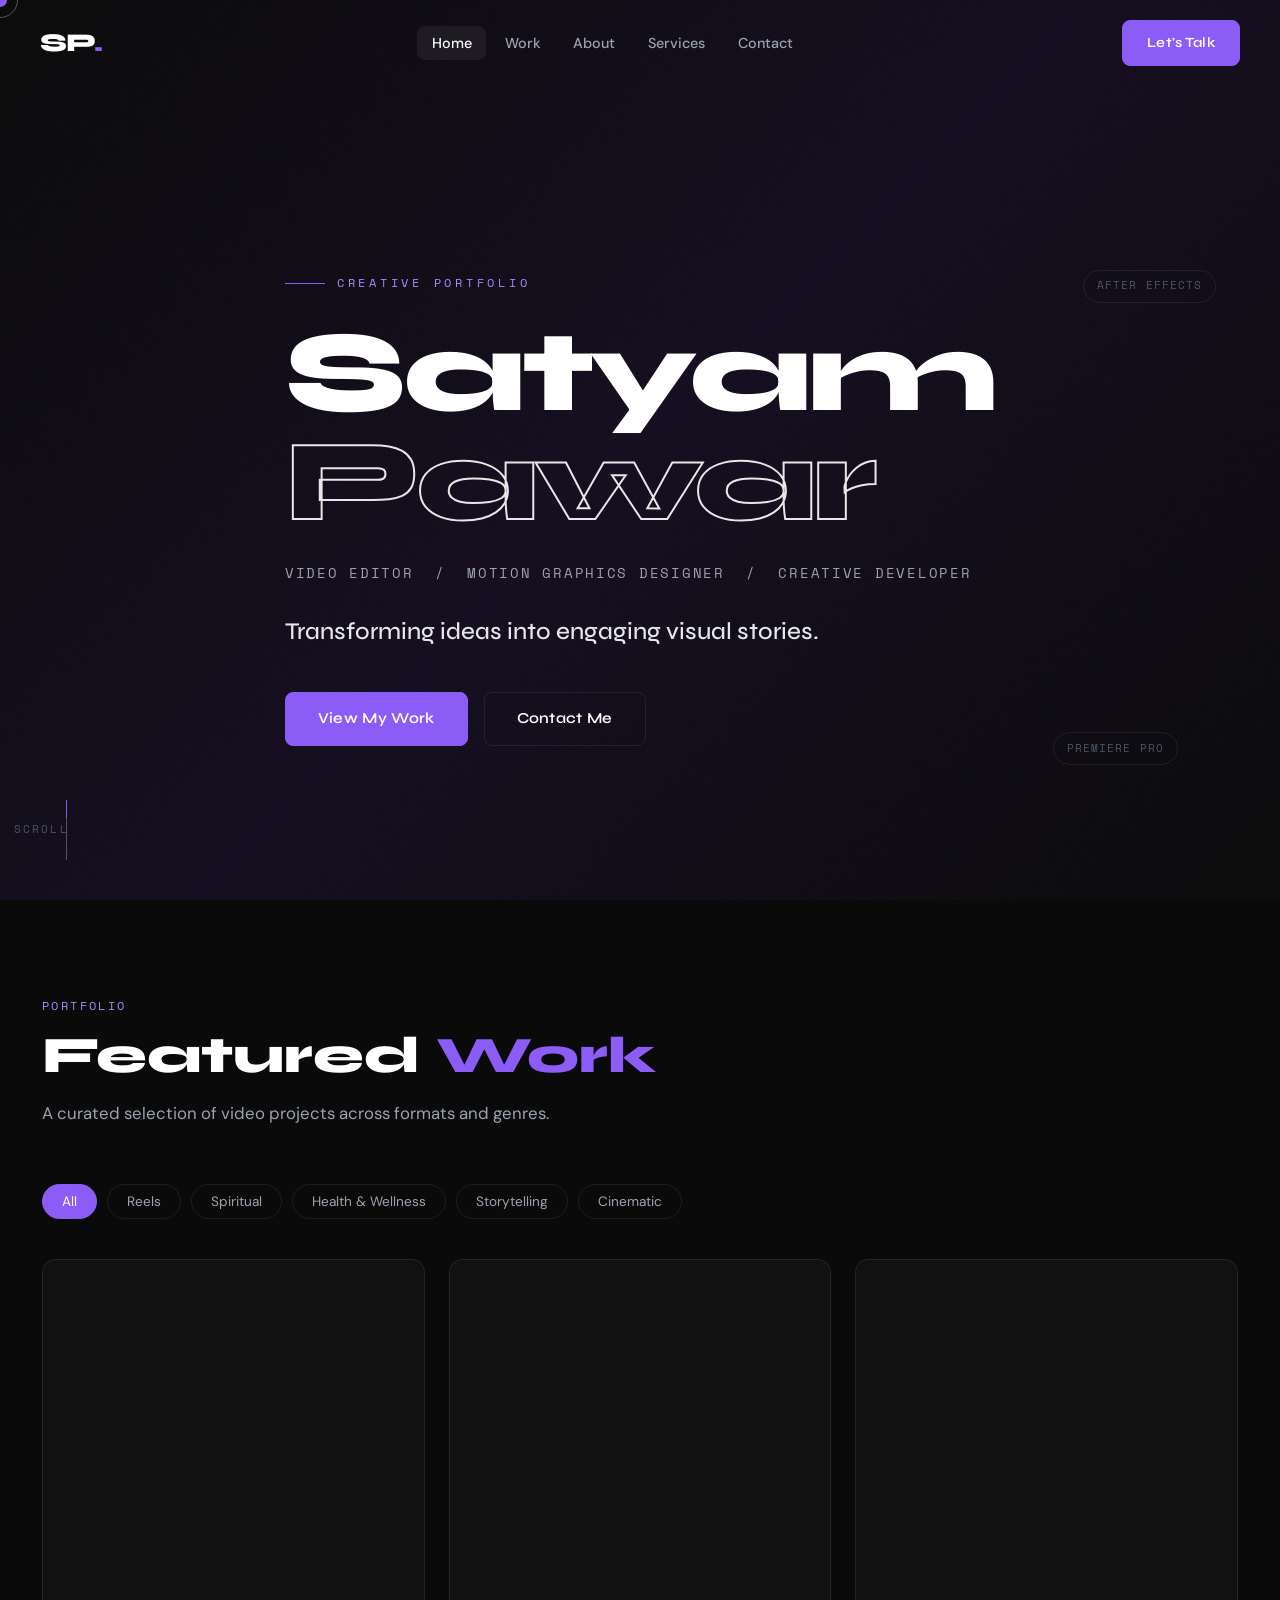
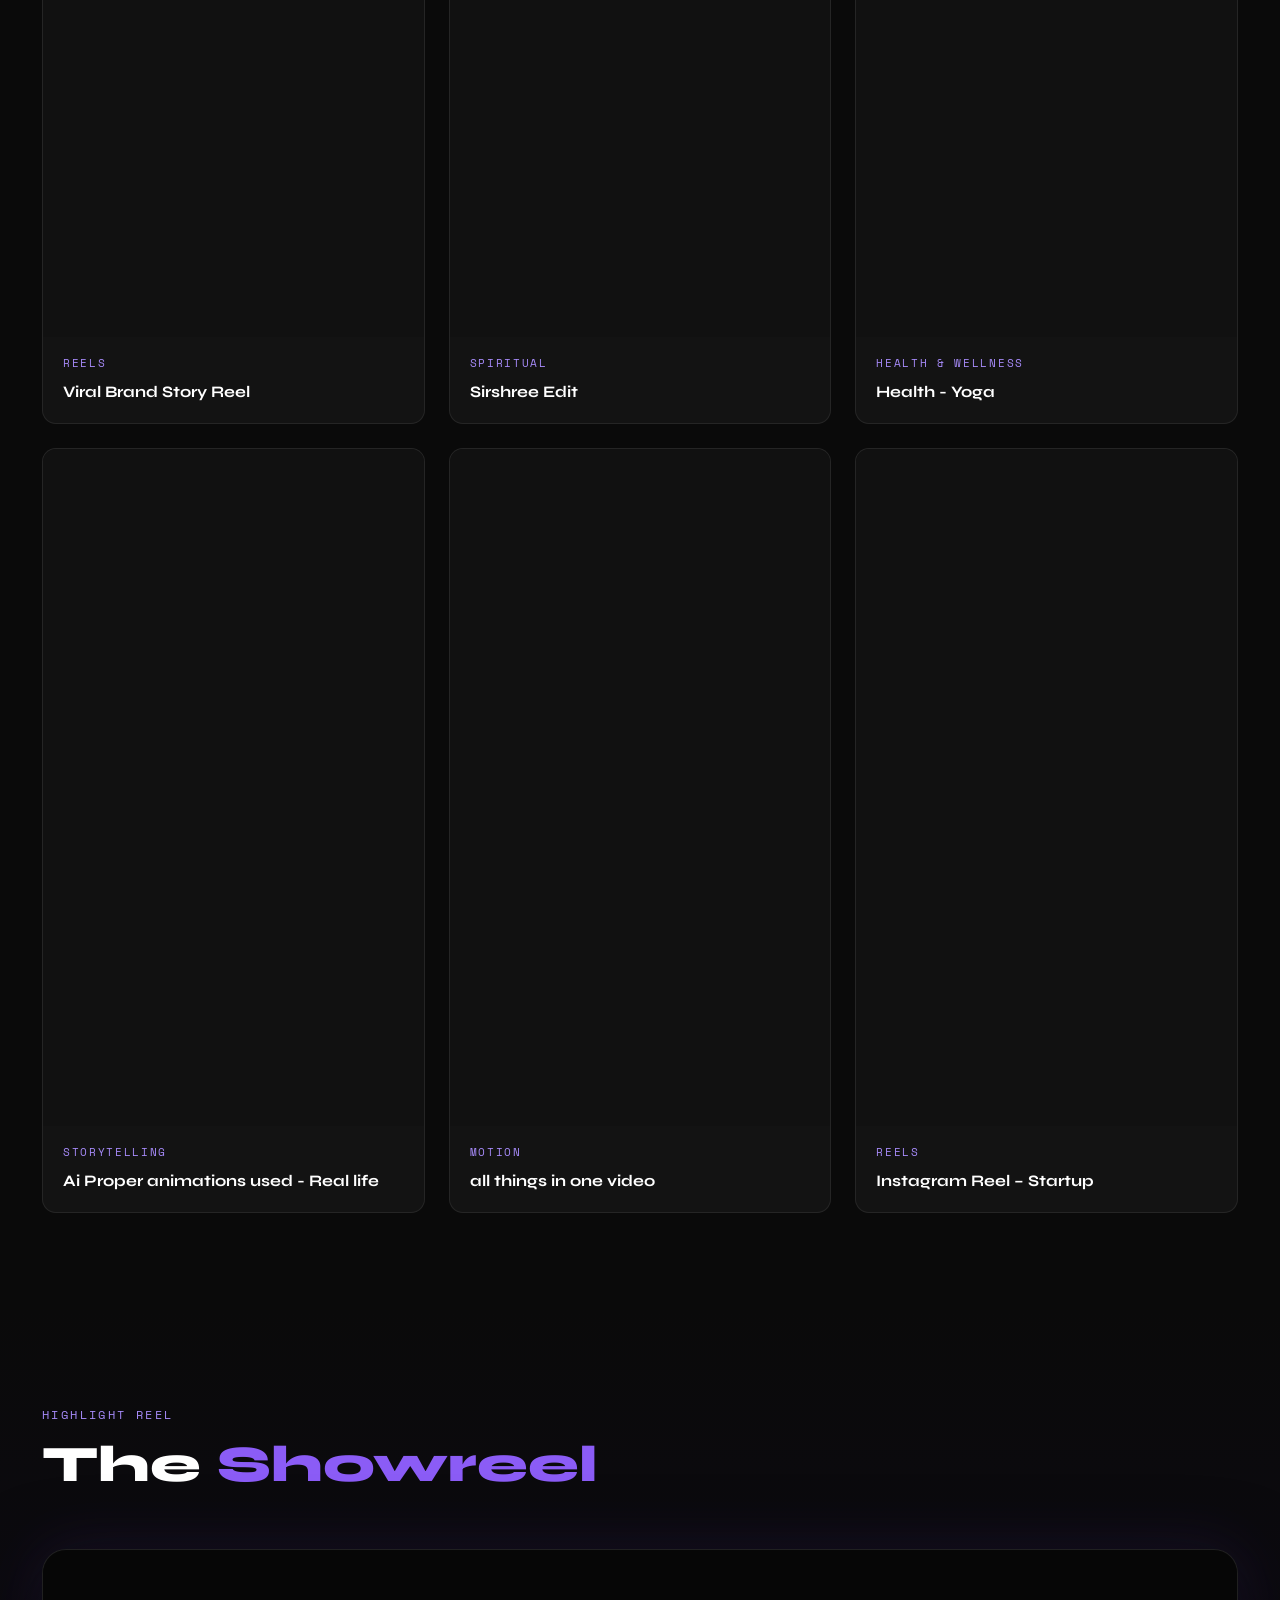
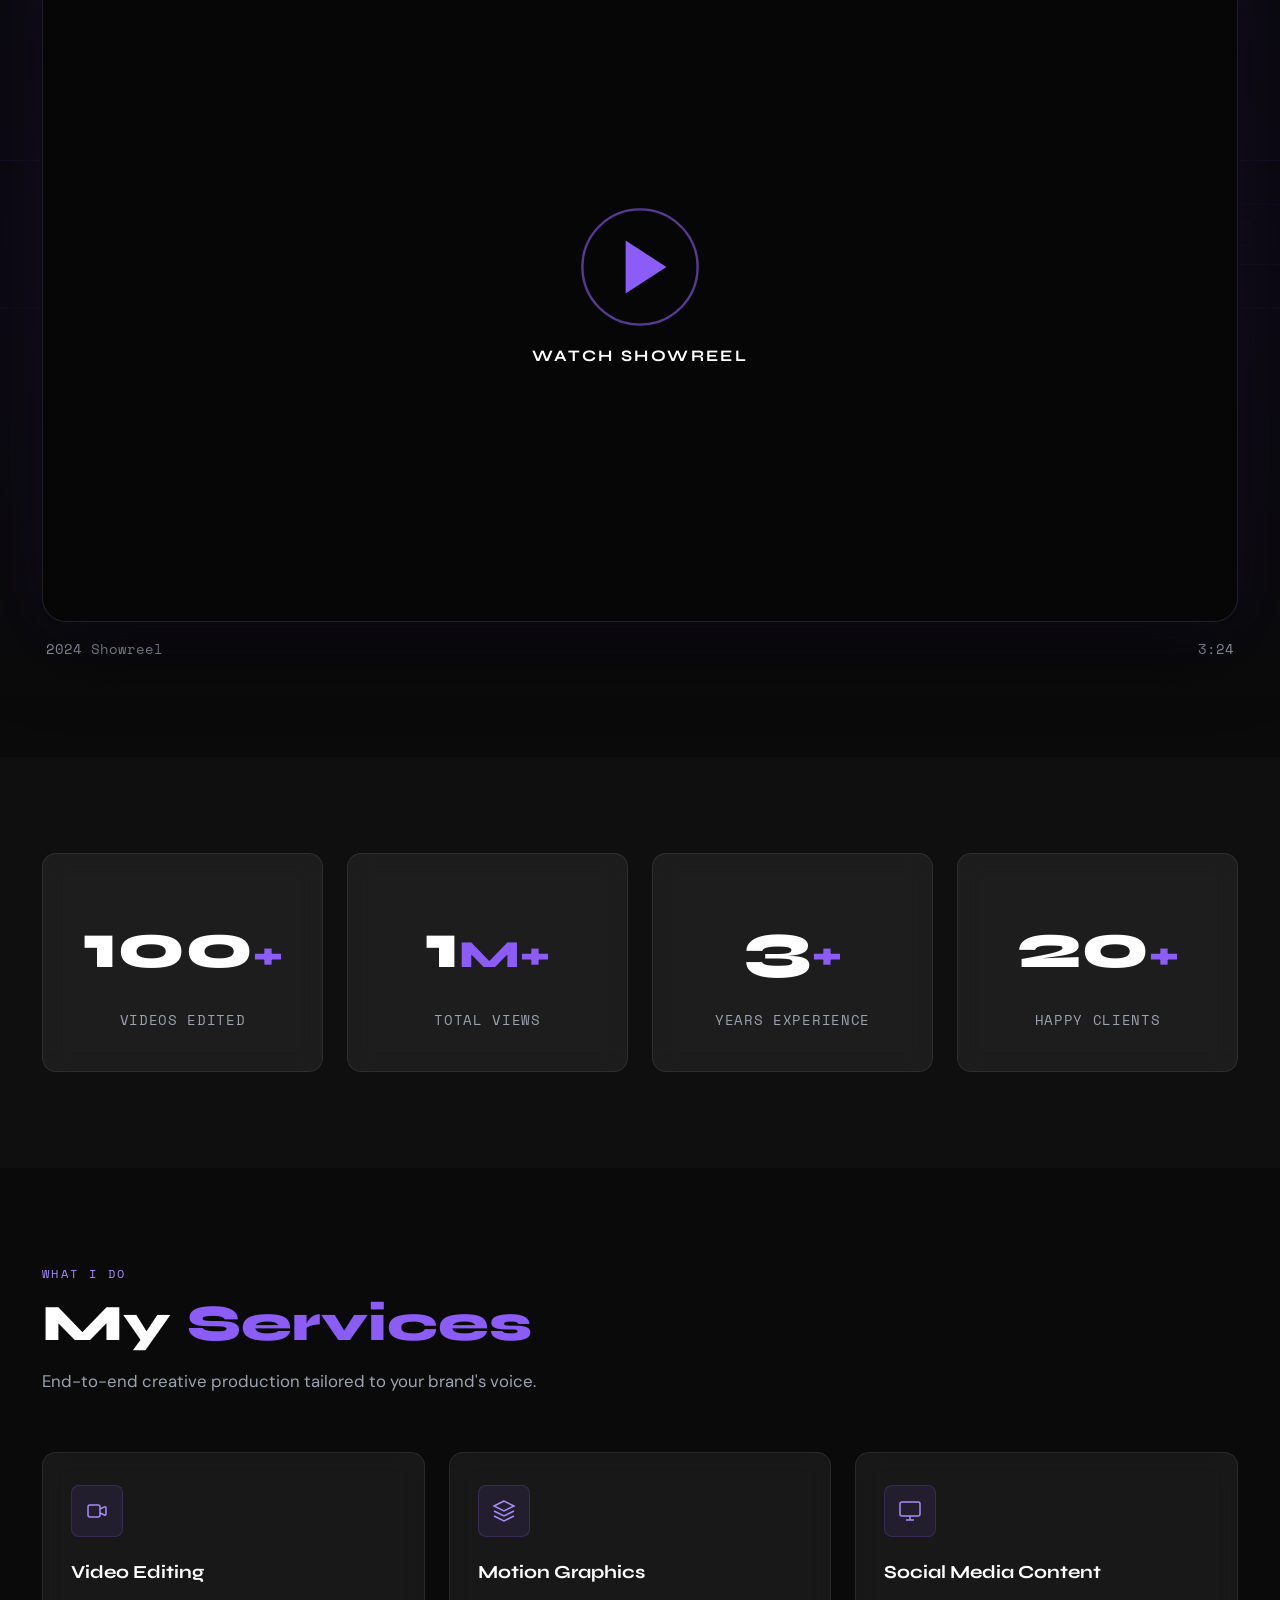
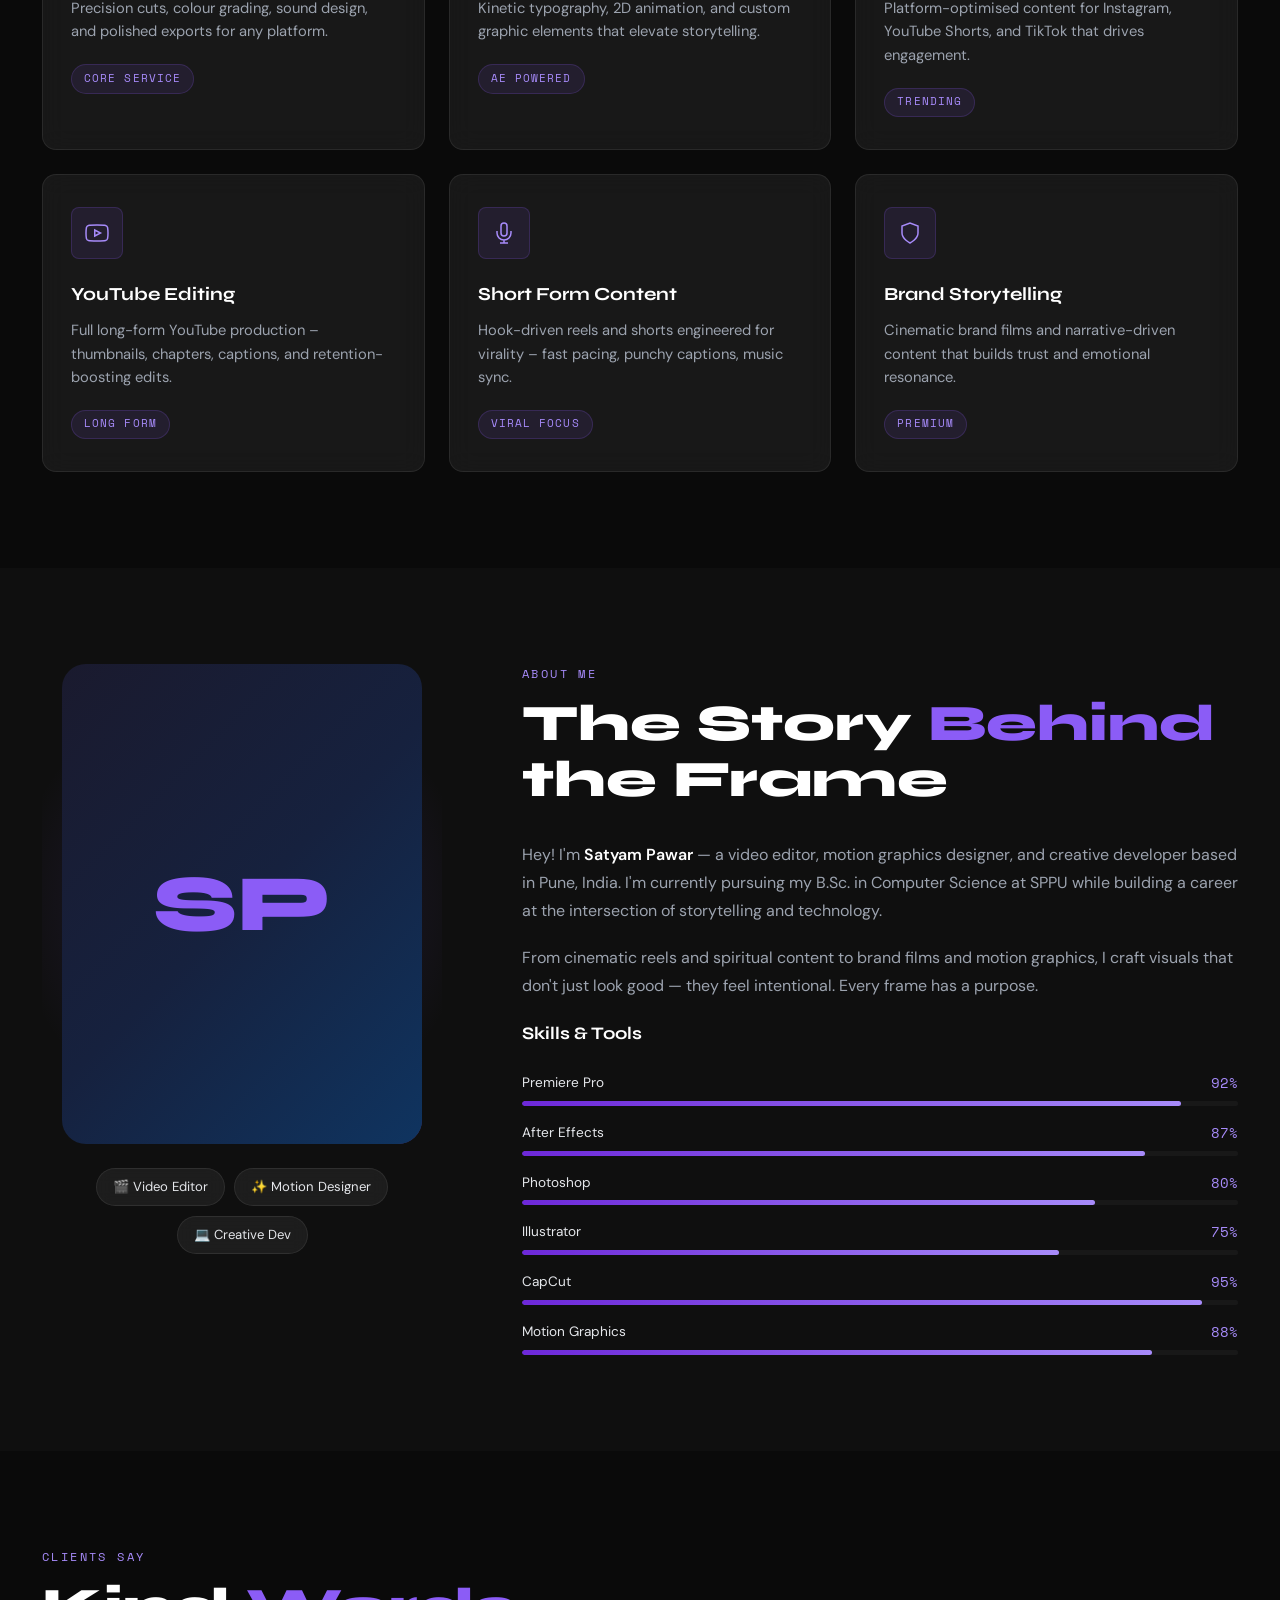
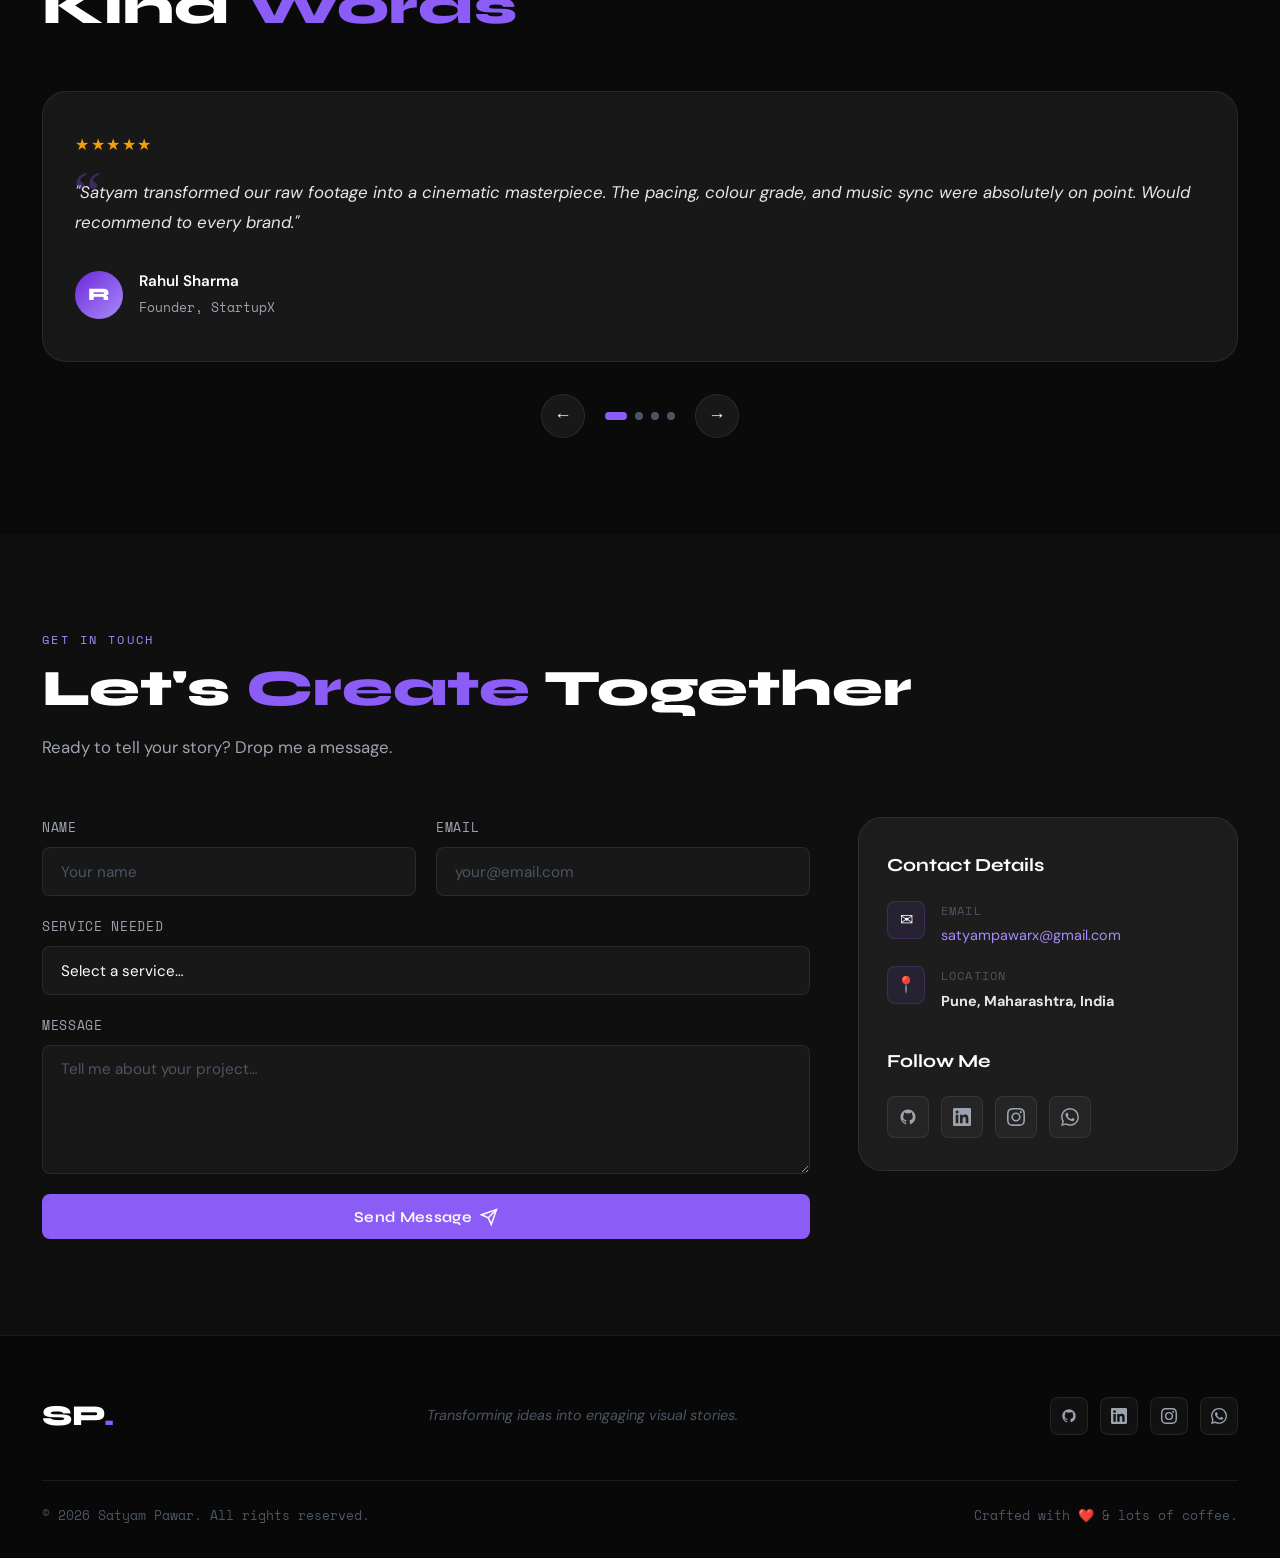
==== commit a321515d: "update" ====
--- a/index.html
+++ b/index.html
@@ -115,8 +115,8 @@
         <button class="filter-btn active" data-filter="all">All</button>
         <button class="filter-btn" data-filter="reels">Reels</button>
         <button class="filter-btn" data-filter="spiritual">Spiritual</button>
-        <button class="filter-btn" data-filter="motivational">Motivational</button>
-        <button class="filter-btn" data-filter="motion">Motion Graphics</button>
+        <button class="filter-btn" data-filter="Health">Health & Wellness</button>
+        <button class="filter-btn" data-filter="Storytelling">Storytelling</button>
         <button class="filter-btn" data-filter="cinematic">Cinematic</button>
       </div>
 
@@ -156,7 +156,7 @@
         </div>
 
         <!-- Card 3 -->
-        <div class="work-card reveal" data-category="motivational">
+        <div class="work-card reveal" data-category="Health">
           <div class="work-card__thumb">
             <iframe src="https://www.youtube.com/embed/A09Gb4YN0Ns" title="Motivational 01" allowfullscreen loading="lazy"></iframe>
             <div class="work-card__overlay">
@@ -173,43 +173,43 @@
         </div>
 
         <!-- Card 4 -->
-        <div class="work-card reveal" data-category="motion">
+        <div class="work-card reveal" data-category="Storytelling">
           <div class="work-card__thumb">
-            <iframe src="https://www.youtube.com/embed/LXb3EKWsInQ?rel=0" title="Motion 01" allowfullscreen loading="lazy"></iframe>
+            <iframe src="https://www.youtube.com/embed/alzq2ywDnv4" title="Storytelling 01" allowfullscreen loading="lazy"></iframe>
             <div class="work-card__overlay">
-              <button class="play-btn" data-video="https://www.youtube.com/embed/LXb3EKWsInQ?autoplay=1" data-title="Kinetic Typography Motion">
+              <button class="play-btn" data-video="https://www.youtube.com/embed/alzq2ywDnv4?autoplay=1" data-title="Ai videos for storyteling">
                 <svg viewBox="0 0 24 24"><polygon points="5,3 19,12 5,21"/></svg>
               </button>
             </div>
           </div>
           <div class="work-card__info">
-            <span class="work-card__cat">Motion Graphics</span>
-            <h3 class="work-card__title">Kinetic Typography Motion</h3>
+            <span class="work-card__cat">Storytelling</span>
+            <h3 class="work-card__title">Ai Proper animations used - Real life</h3>
           </div>
         </div>
 
         <!-- Card 5 -->
-        <div class="work-card reveal" data-category="cinematic">
+        <div class="work-card reveal" data-category="Spiritual">
           <div class="work-card__thumb">
-            <iframe src="https://www.youtube.com/embed/ysz5S6PUM-U?rel=0" title="Cinematic 01" allowfullscreen loading="lazy"></iframe>
+            <iframe src="https://www.youtube.com/embed/B_BCCdWkjWA?rel=0" title="Cinematic 01" allowfullscreen loading="lazy"></iframe>
             <div class="work-card__overlay">
-              <button class="play-btn" data-video="https://www.youtube.com/embed/ysz5S6PUM-U?autoplay=1" data-title="Golden Hour Cinematic Edit">
+              <button class="play-btn" data-video="https://www.youtube.com/embed/B_BCCdWkjWA?autoplay=1" data-title="Latest edit">
                 <svg viewBox="0 0 24 24"><polygon points="5,3 19,12 5,21"/></svg>
               </button>
             </div>
           </div>
           <div class="work-card__info">
-            <span class="work-card__cat">Cinematic</span>
-            <h3 class="work-card__title">Golden Hour Cinematic Edit</h3>
+            <span class="work-card__cat">Motion</span>
+            <h3 class="work-card__title">all things in one video</h3>
           </div>
         </div>
 
         <!-- Card 6 -->
         <div class="work-card reveal" data-category="reels">
           <div class="work-card__thumb">
-            <iframe src="https://www.youtube.com/embed/tgbNymZ7vqY?rel=0" title="Reel 02" allowfullscreen loading="lazy"></iframe>
+            <iframe src="https://www.youtube.com/embed/es2IdQmnc6U?rel=0" title="Reel 02" allowfullscreen loading="lazy"></iframe>
             <div class="work-card__overlay">
-              <button class="play-btn" data-video="https://www.youtube.com/embed/tgbNymZ7vqY?autoplay=1" data-title="Instagram Reel – Startup">
+              <button class="play-btn" data-video="https://www.youtube.com/embed/es2IdQmnc6U?autoplay=1" data-title="Instagram Reel – Startup">
                 <svg viewBox="0 0 24 24"><polygon points="5,3 19,12 5,21"/></svg>
               </button>
             </div>
@@ -234,7 +234,7 @@
       </div>
       <div class="showreel__player reveal">
         <div class="showreel__frame" id="showreel-frame">
-          <iframe id="showreel-iframe" src="https://www.youtube.com/embed/dQw4w9WgXcQ?rel=0" title="Showreel 2024" allowfullscreen loading="lazy"></iframe>
+          <iframe id="showreel-iframe" src="https://www.youtube.com/embed/?rel=0" title="Showreel 2024" allowfullscreen loading="lazy"></iframe>
           <!-- Big play overlay before play -->
           <div class="showreel__play-overlay" id="showreel-overlay">
             <button class="showreel__play-btn" id="showreel-play-btn">
@@ -538,7 +538,7 @@
                 <div class="contact__icon">✉</div>
                 <div>
                   <span>Email</span>
-                  <a href="mailto:satyampawarx@gmail.com">satyampawarx@gmail.com</a>
+                  <a href="mailto:pawarsatyam25@gmail.com">satyampawarx@gmail.com</a>
                 </div>
               </li>
               <li>
@@ -561,7 +561,7 @@
               <a href="https://instagram.com/satyampawarx" target="_blank" rel="noopener" class="social-link" aria-label="Instagram">
                 <svg viewBox="0 0 24 24" fill="currentColor"><path d="M12 2.163c3.204 0 3.584.012 4.85.07 3.252.148 4.771 1.691 4.919 4.919.058 1.265.069 1.645.069 4.849 0 3.205-.012 3.584-.069 4.849-.149 3.225-1.664 4.771-4.919 4.919-1.266.058-1.644.07-4.85.07-3.204 0-3.584-.012-4.849-.07-3.26-.149-4.771-1.699-4.919-4.92-.058-1.265-.07-1.644-.07-4.849 0-3.204.013-3.583.07-4.849.149-3.227 1.664-4.771 4.919-4.919 1.266-.057 1.645-.069 4.849-.069zm0-2.163c-3.259 0-3.667.014-4.947.072-4.358.2-6.78 2.618-6.98 6.98-.059 1.281-.073 1.689-.073 4.948 0 3.259.014 3.668.072 4.948.2 4.358 2.618 6.78 6.98 6.98 1.281.058 1.689.072 4.948.072 3.259 0 3.668-.014 4.948-.072 4.354-.2 6.782-2.618 6.979-6.98.059-1.28.073-1.689.073-4.948 0-3.259-.014-3.667-.072-4.947-.196-4.354-2.617-6.78-6.979-6.98-1.281-.059-1.69-.073-4.949-.073zm0 5.838a6.162 6.162 0 100 12.324 6.162 6.162 0 000-12.324zM12 16a4 4 0 110-8 4 4 0 010 8zm6.406-11.845a1.44 1.44 0 100 2.881 1.44 1.44 0 000-2.881z"/></svg>
               </a>
-              <a href="https://wa.me/919999999999" target="_blank" rel="noopener" class="social-link" aria-label="WhatsApp">
+              <a href="https://wa.me/9356085658" target="_blank" rel="noopener" class="social-link" aria-label="WhatsApp">
                 <svg viewBox="0 0 24 24" fill="currentColor"><path d="M17.472 14.382c-.297-.149-1.758-.867-2.03-.967-.273-.099-.471-.148-.67.15-.197.297-.767.966-.94 1.164-.173.199-.347.223-.644.075-.297-.15-1.255-.463-2.39-1.475-.883-.788-1.48-1.761-1.653-2.059-.173-.297-.018-.458.13-.606.134-.133.298-.347.446-.52.149-.174.198-.298.298-.497.099-.198.05-.371-.025-.52-.075-.149-.669-1.612-.916-2.207-.242-.579-.487-.5-.669-.51-.173-.008-.371-.01-.57-.01-.198 0-.52.074-.792.372-.272.297-1.04 1.016-1.04 2.479 0 1.462 1.065 2.875 1.213 3.074.149.198 2.096 3.2 5.077 4.487.709.306 1.262.489 1.694.625.712.227 1.36.195 1.871.118.571-.085 1.758-.719 2.006-1.413.248-.694.248-1.289.173-1.413-.074-.124-.272-.198-.57-.347m-5.421 7.403h-.004a9.87 9.87 0 01-5.031-1.378l-.361-.214-3.741.982.998-3.648-.235-.374a9.86 9.86 0 01-1.51-5.26c.001-5.45 4.436-9.884 9.888-9.884 2.64 0 5.122 1.03 6.988 2.898a9.825 9.825 0 012.893 6.994c-.003 5.45-4.437 9.884-9.885 9.884m8.413-18.297A11.815 11.815 0 0012.05 0C5.495 0 .16 5.335.157 11.892c0 2.096.547 4.142 1.588 5.945L.057 24l6.305-1.654a11.882 11.882 0 005.683 1.448h.005c6.554 0 11.89-5.335 11.893-11.893a11.821 11.821 0 00-3.48-8.413z"/></svg>
               </a>
             </div>
@@ -588,7 +588,7 @@
           <a href="https://instagram.com/satyampawarx" target="_blank" rel="noopener" aria-label="Instagram">
             <svg viewBox="0 0 24 24" fill="currentColor"><path d="M12 2.163c3.204 0 3.584.012 4.85.07 3.252.148 4.771 1.691 4.919 4.919.058 1.265.069 1.645.069 4.849 0 3.205-.012 3.584-.069 4.849-.149 3.225-1.664 4.771-4.919 4.919-1.266.058-1.644.07-4.85.07-3.204 0-3.584-.012-4.849-.07-3.26-.149-4.771-1.699-4.919-4.92-.058-1.265-.07-1.644-.07-4.849 0-3.204.013-3.583.07-4.849.149-3.227 1.664-4.771 4.919-4.919 1.266-.057 1.645-.069 4.849-.069zm0-2.163c-3.259 0-3.667.014-4.947.072-4.358.2-6.78 2.618-6.98 6.98-.059 1.281-.073 1.689-.073 4.948 0 3.259.014 3.668.072 4.948.2 4.358 2.618 6.78 6.98 6.98 1.281.058 1.689.072 4.948.072 3.259 0 3.668-.014 4.948-.072 4.354-.2 6.782-2.618 6.979-6.98.059-1.28.073-1.689.073-4.948 0-3.259-.014-3.667-.072-4.947-.196-4.354-2.617-6.78-6.979-6.98-1.281-.059-1.69-.073-4.949-.073zm0 5.838a6.162 6.162 0 100 12.324 6.162 6.162 0 000-12.324zM12 16a4 4 0 110-8 4 4 0 010 8zm6.406-11.845a1.44 1.44 0 100 2.881 1.44 1.44 0 000-2.881z"/></svg>
           </a>
-          <a href="https://wa.me/919999999999" target="_blank" rel="noopener" aria-label="WhatsApp">
+          <a href="https://wa.me/9356085658" target="_blank" rel="noopener" aria-label="WhatsApp">
             <svg viewBox="0 0 24 24" fill="currentColor"><path d="M17.472 14.382c-.297-.149-1.758-.867-2.03-.967-.273-.099-.471-.148-.67.15-.197.297-.767.966-.94 1.164-.173.199-.347.223-.644.075-.297-.15-1.255-.463-2.39-1.475-.883-.788-1.48-1.761-1.653-2.059-.173-.297-.018-.458.13-.606.134-.133.298-.347.446-.52.149-.174.198-.298.298-.497.099-.198.05-.371-.025-.52-.075-.149-.669-1.612-.916-2.207-.242-.579-.487-.5-.669-.51-.173-.008-.371-.01-.57-.01-.198 0-.52.074-.792.372-.272.297-1.04 1.016-1.04 2.479 0 1.462 1.065 2.875 1.213 3.074.149.198 2.096 3.2 5.077 4.487.709.306 1.262.489 1.694.625.712.227 1.36.195 1.871.118.571-.085 1.758-.719 2.006-1.413.248-.694.248-1.289.173-1.413-.074-.124-.272-.198-.57-.347m-5.421 7.403h-.004a9.87 9.87 0 01-5.031-1.378l-.361-.214-3.741.982.998-3.648-.235-.374a9.86 9.86 0 01-1.51-5.26c.001-5.45 4.436-9.884 9.888-9.884 2.64 0 5.122 1.03 6.988 2.898a9.825 9.825 0 012.893 6.994c-.003 5.45-4.437 9.884-9.885 9.884m8.413-18.297A11.815 11.815 0 0012.05 0C5.495 0 .16 5.335.157 11.892c0 2.096.547 4.142 1.588 5.945L.057 24l6.305-1.654a11.882 11.882 0 005.683 1.448h.005c6.554 0 11.89-5.335 11.893-11.893a11.821 11.821 0 00-3.48-8.413z"/></svg>
           </a>
         </div>
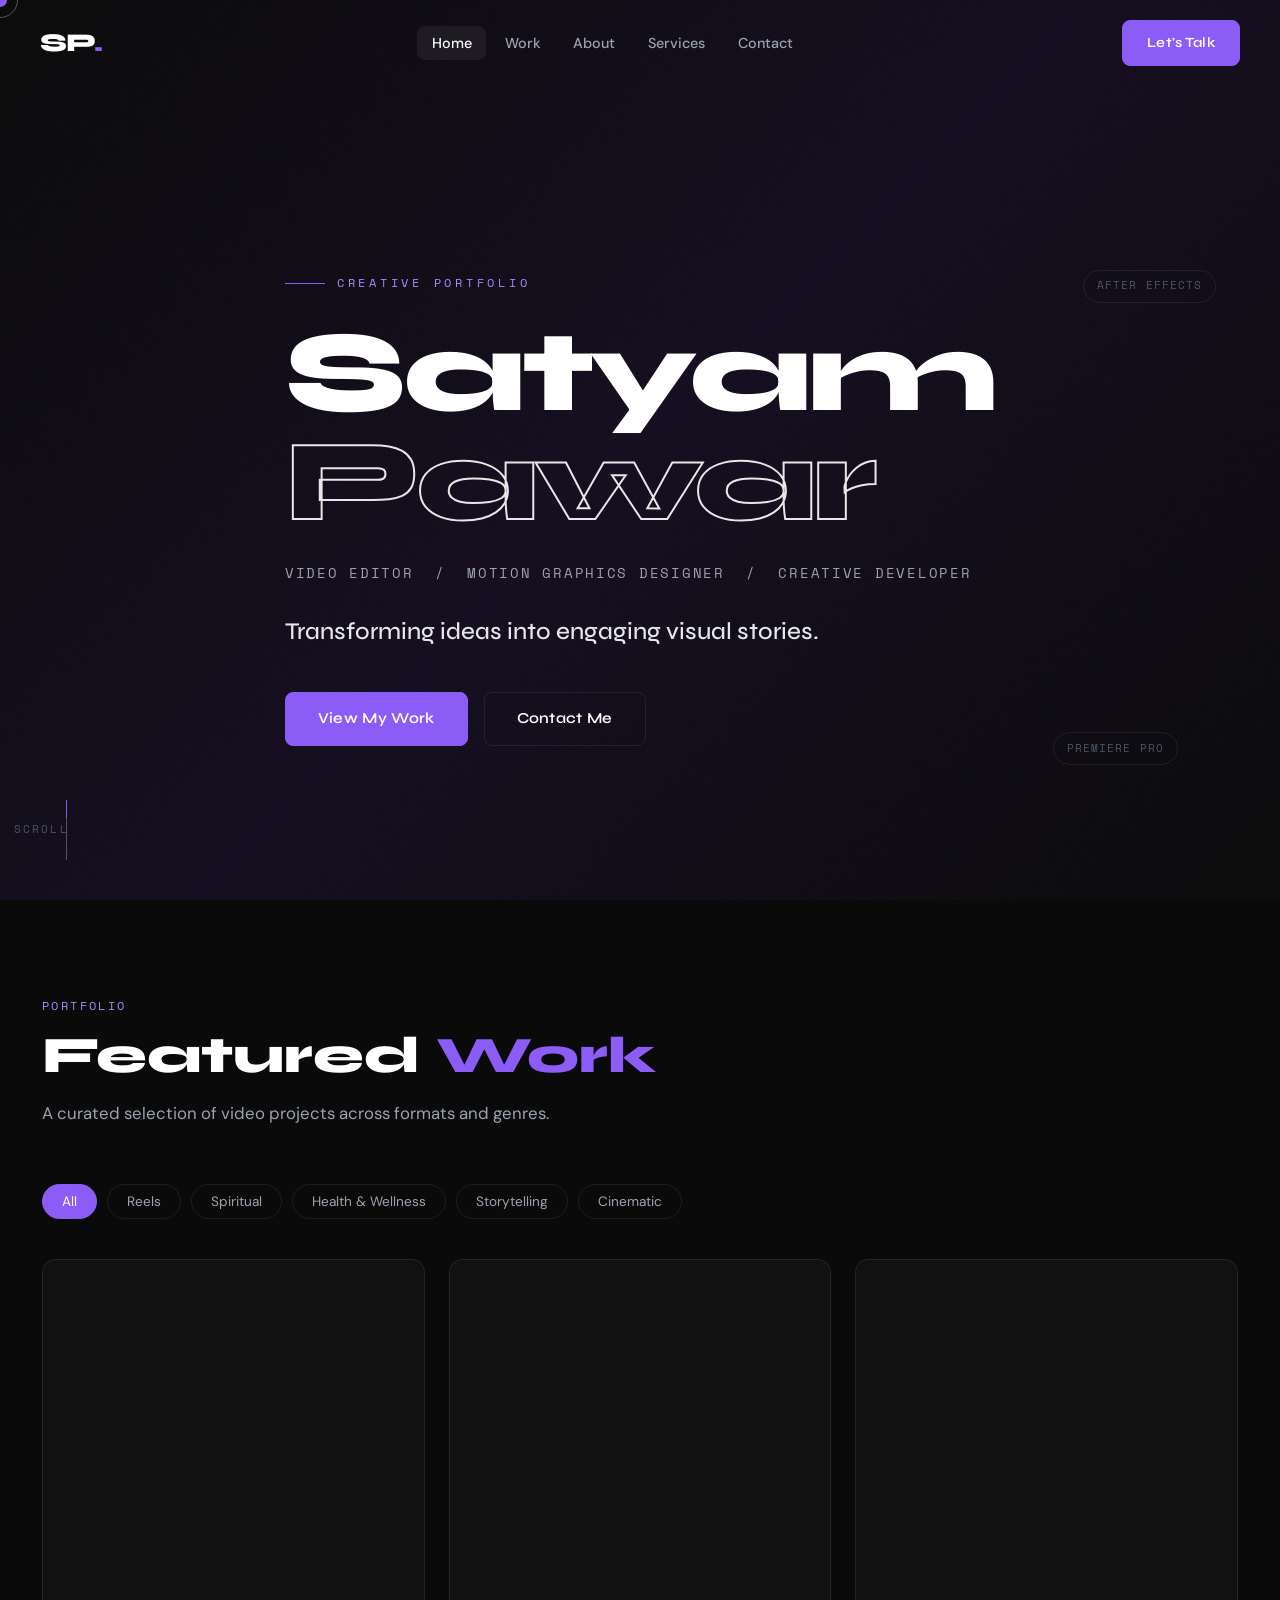
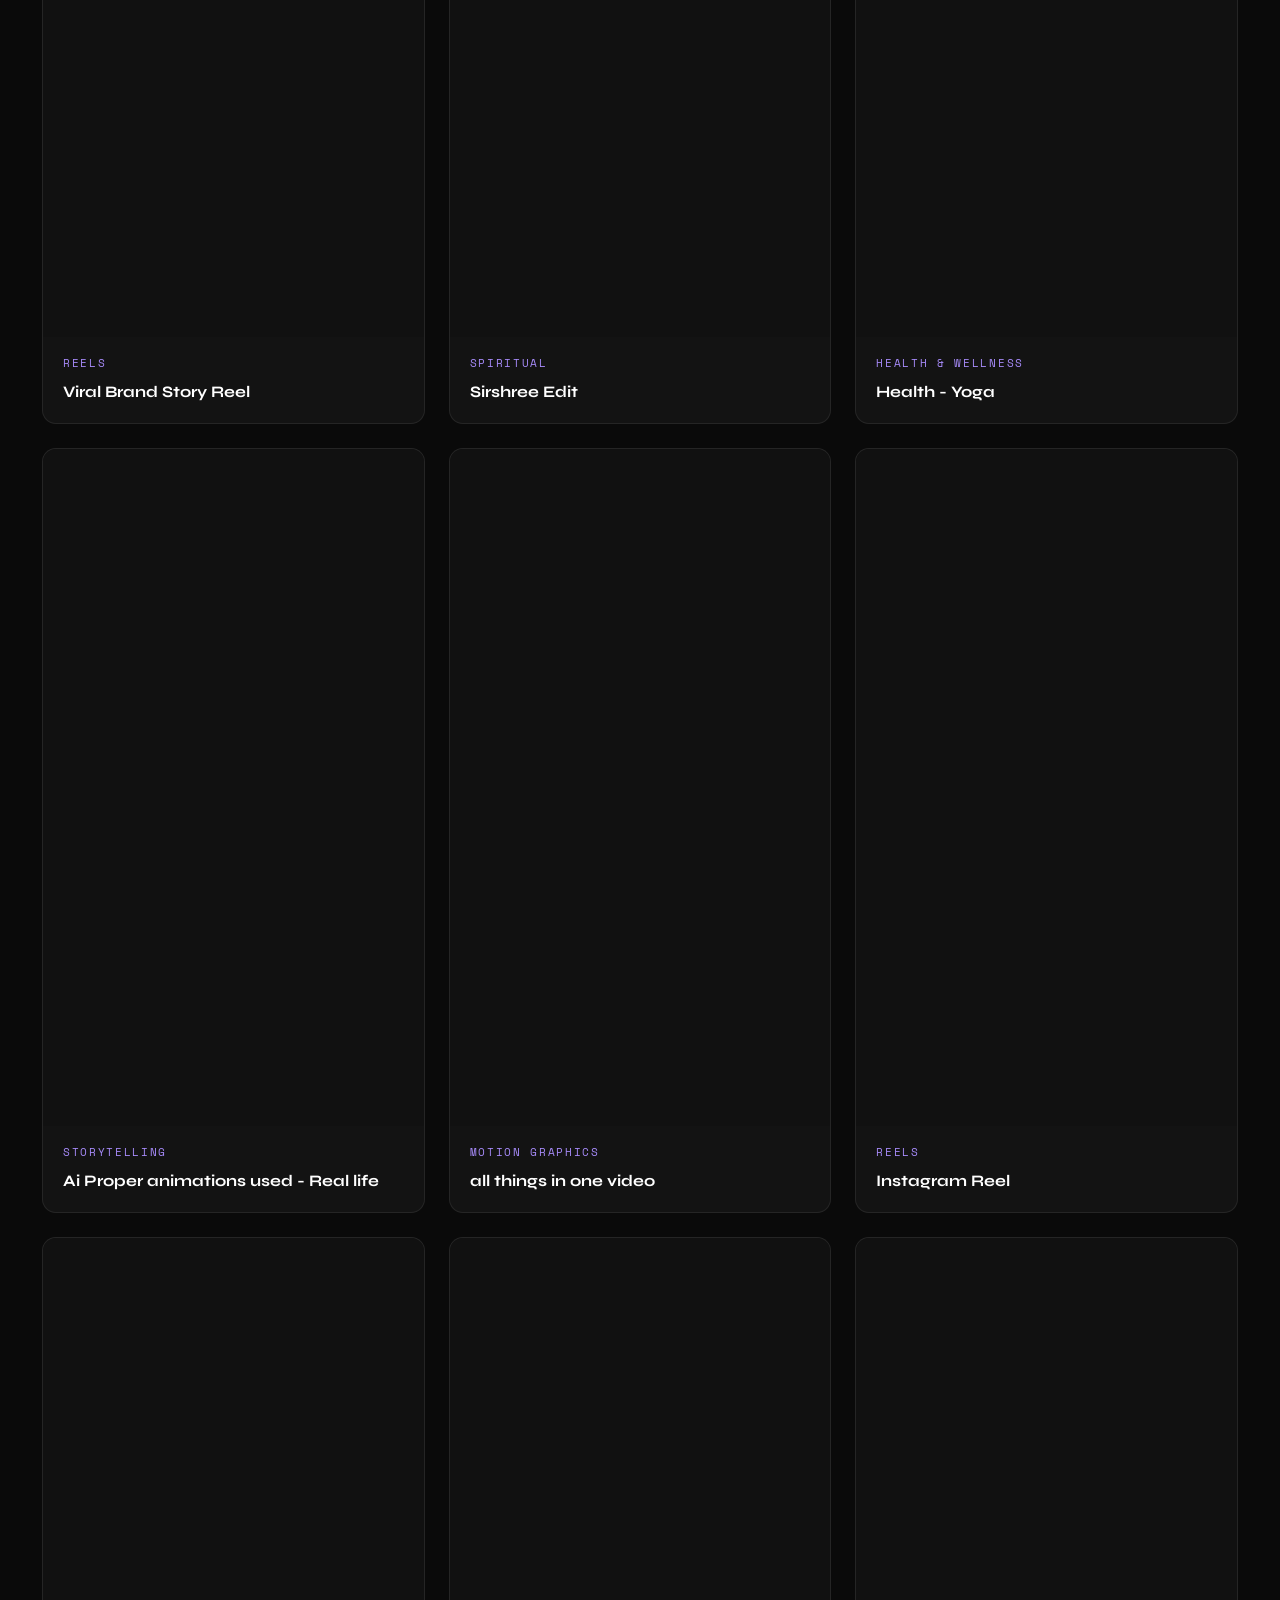
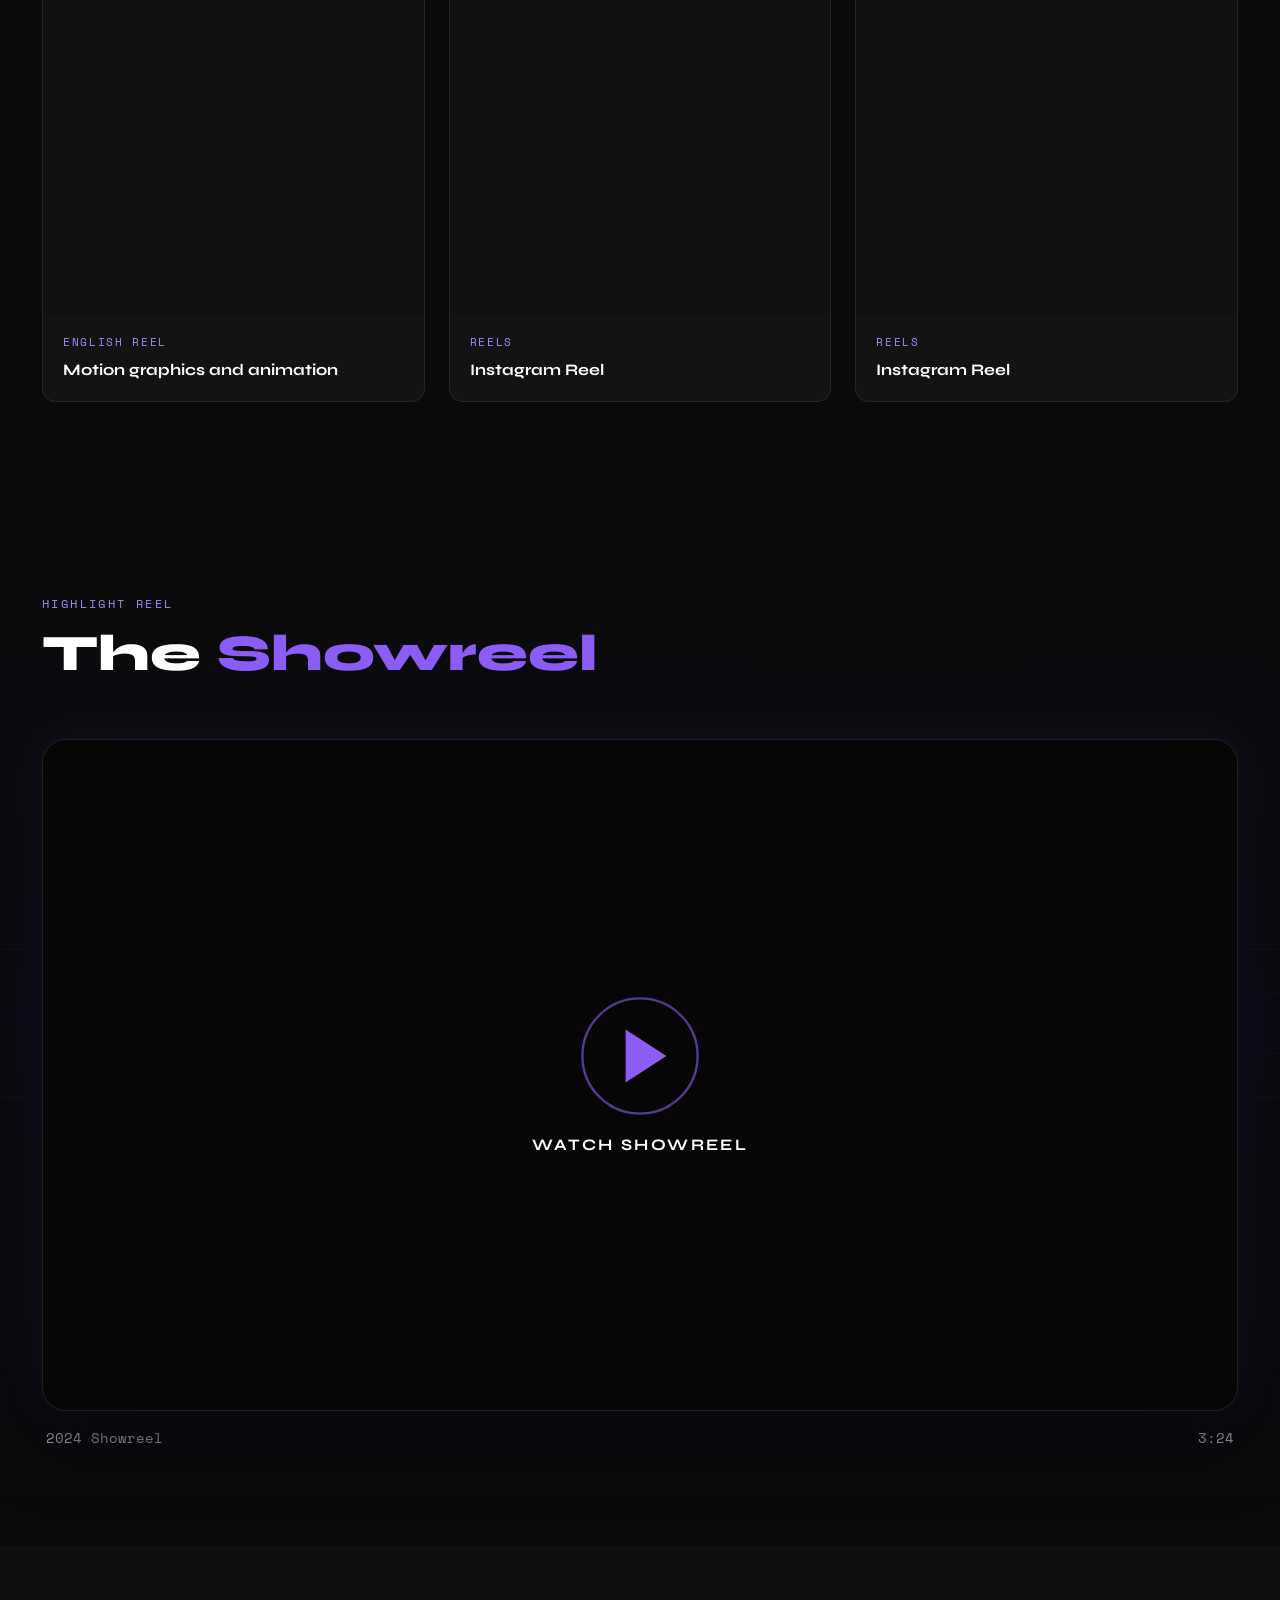
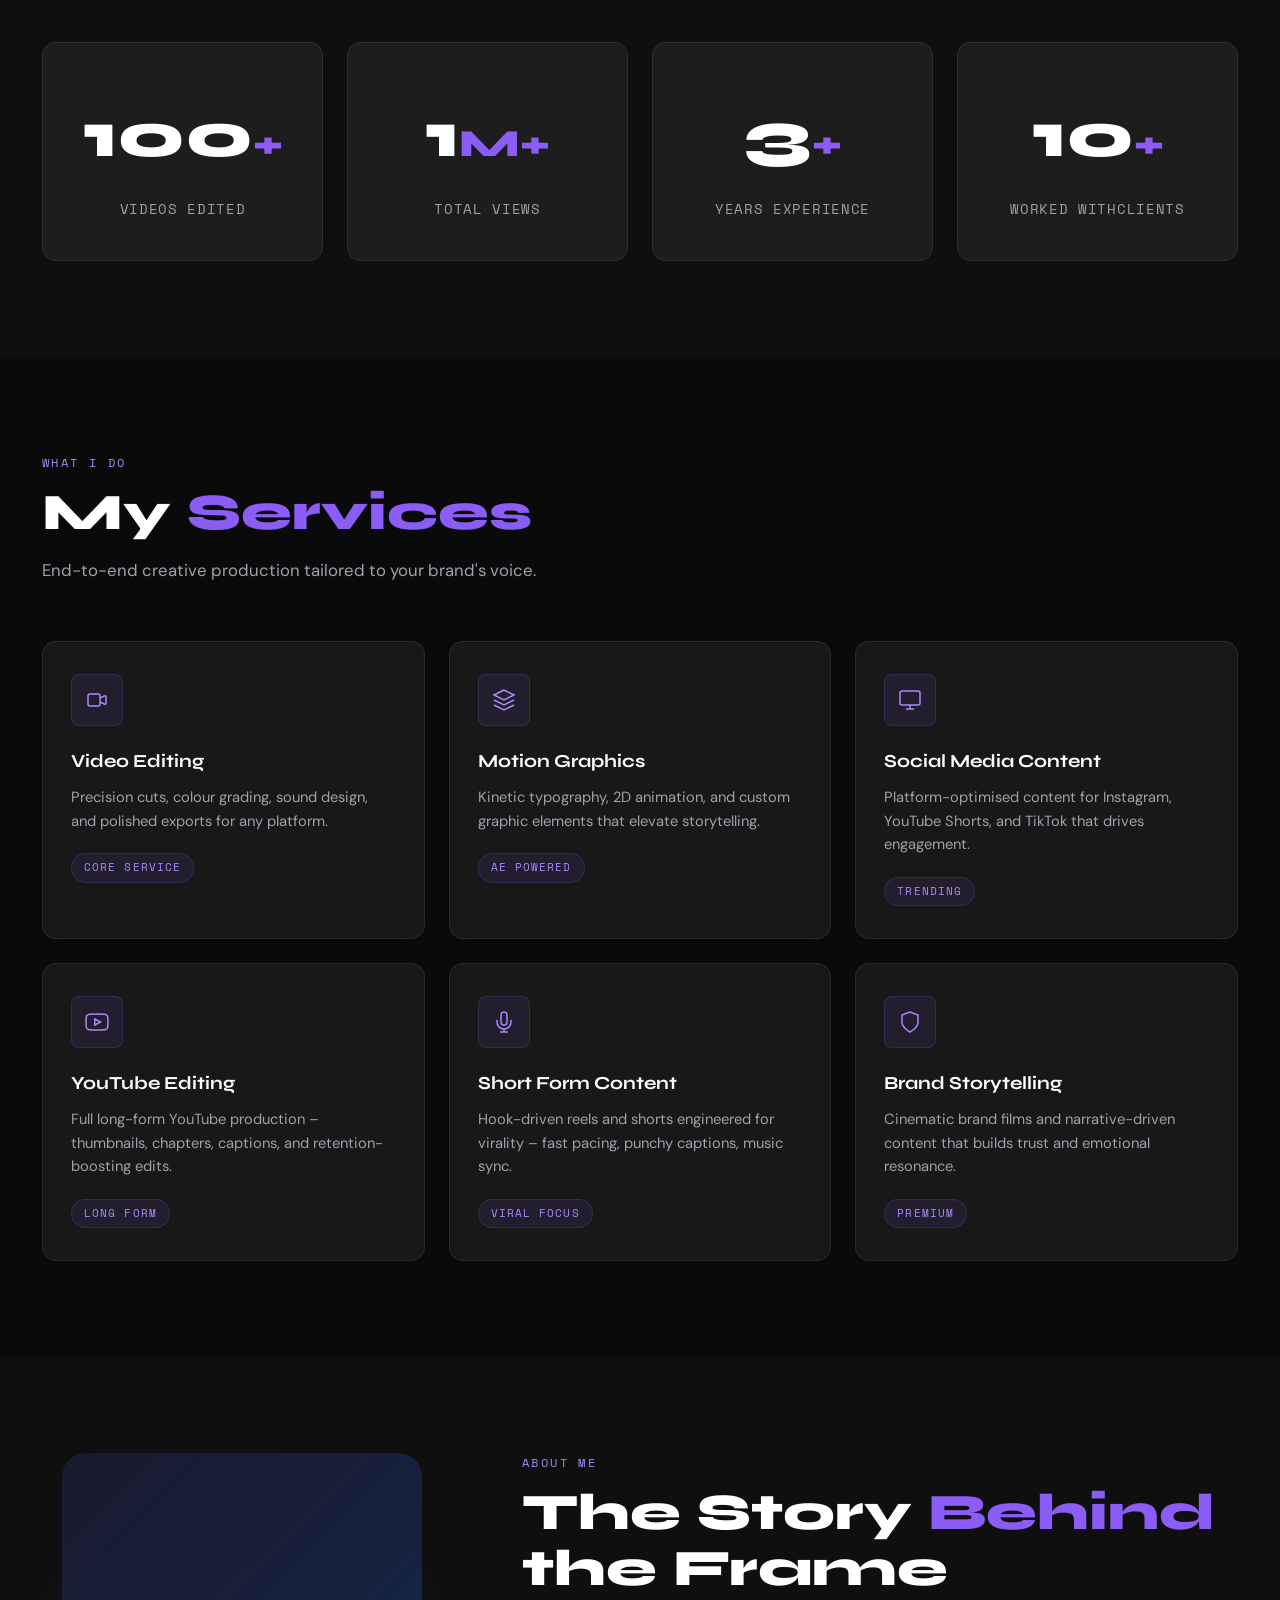
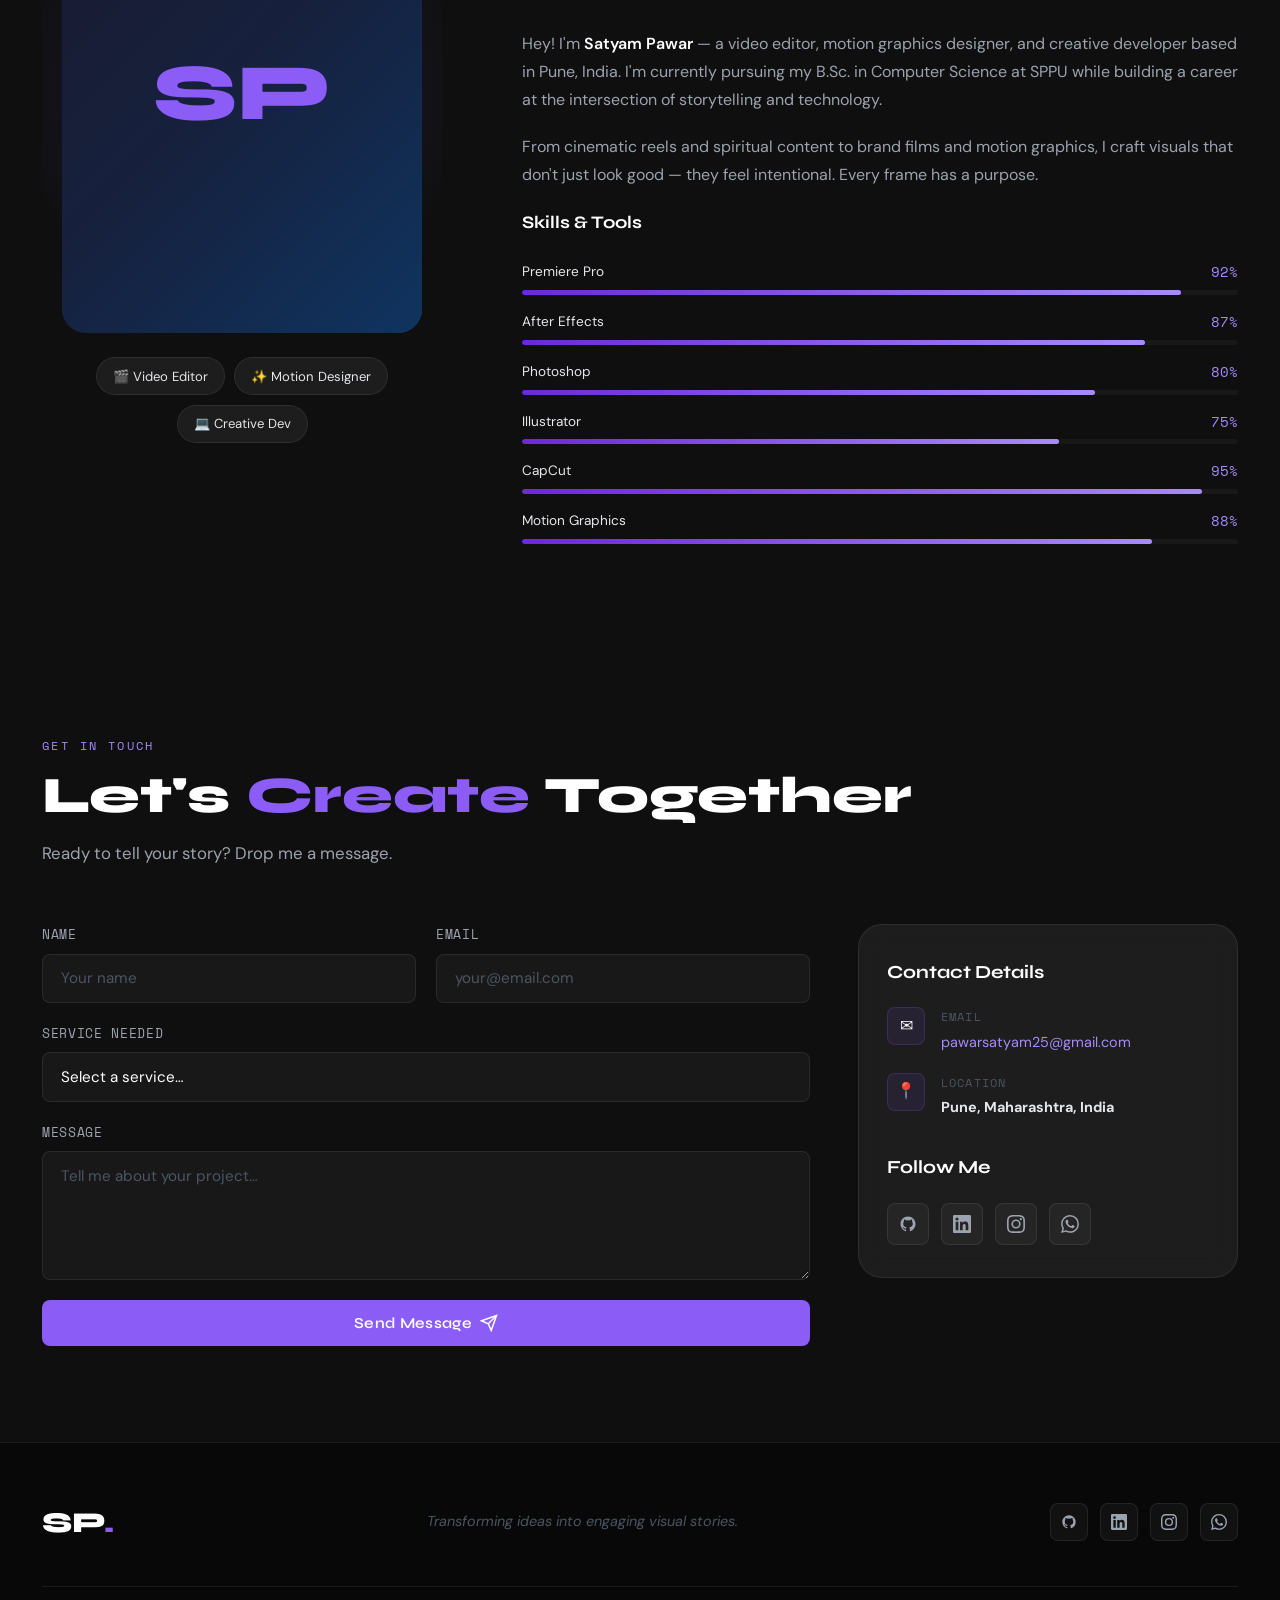
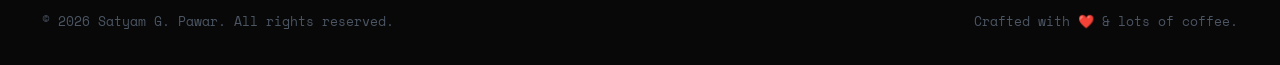
==== commit fdadb3b6: "final" ====
--- a/index.html
+++ b/index.html
@@ -199,7 +199,7 @@
             </div>
           </div>
           <div class="work-card__info">
-            <span class="work-card__cat">Motion</span>
+            <span class="work-card__cat">Motion graphics</span>
             <h3 class="work-card__title">all things in one video</h3>
           </div>
         </div>
@@ -216,12 +216,63 @@
           </div>
           <div class="work-card__info">
             <span class="work-card__cat">Reels</span>
-            <h3 class="work-card__title">Instagram Reel – Startup</h3>
+            <h3 class="work-card__title">Instagram Reel </h3>
+          </div>
+        </div>
+
+<!-- Card 7 -->
+        <div class="work-card reveal" data-category="Spiritual">
+          <div class="work-card__thumb">
+            <iframe src="https://www.youtube.com/embed/hAfe2YI0Fgs?rel=0" title="Cinematic 01" allowfullscreen loading="lazy"></iframe>
+            <div class="work-card__overlay">
+              <button class="play-btn" data-video="https://www.youtube.com/embed/hAfe2YI0Fgs?autoplay=1" data-title="Latest edit">
+                <svg viewBox="0 0 24 24"><polygon points="5,3 19,12 5,21"/></svg>
+              </button>
+            </div>
+          </div>
+          <div class="work-card__info">
+            <span class="work-card__cat">ENglish REEL</span>
+            <h3 class="work-card__title">Motion graphics and animation</h3>
+          </div>
+        </div>
+
+
+         <!-- Card 8 -->
+        <div class="work-card reveal" data-category="reels">
+          <div class="work-card__thumb">
+            <iframe src="https://www.youtube.com/embed/dqPR-cNBLYk?rel=0" title="Reel 02" allowfullscreen loading="lazy"></iframe>
+            <div class="work-card__overlay">
+              <button class="play-btn" data-video="https://www.youtube.com/embed/dqPR-cNBLYk?autoplay=1" data-title="Instagram Reel – Startup">
+                <svg viewBox="0 0 24 24"><polygon points="5,3 19,12 5,21"/></svg>
+              </button>
+            </div>
+          </div>
+          <div class="work-card__info">
+            <span class="work-card__cat">Reels</span>
+            <h3 class="work-card__title">Instagram Reel </h3>
+          </div>
+        </div>
+
+         <!-- Card 9 -->
+        <div class="work-card reveal" data-category="reels">
+          <div class="work-card__thumb">
+            <iframe src="https://www.youtube.com/embed/LpgaTHWNnxA?rel=0" title="Reel 02" allowfullscreen loading="lazy"></iframe>
+            <div class="work-card__overlay">
+              <button class="play-btn" data-video="https://www.youtube.com/embed/LpgaTHWNnxA?autoplay=1" data-title="Instagram Reel – Startup">
+                <svg viewBox="0 0 24 24"><polygon points="5,3 19,12 5,21"/></svg>
+              </button>
+            </div>
+          </div>
+          <div class="work-card__info">
+            <span class="work-card__cat">Reels</span>
+            <h3 class="work-card__title">Instagram Reel </h3>
           </div>
         </div>
 
       </div><!-- /work__grid -->
     </div>
+
+    
   </section>
 
   <!-- ═══════════════════════ SHOWREEL ═══════════════════════ -->
@@ -268,8 +319,8 @@
           <p class="stat-card__label">Years Experience</p>
         </div>
         <div class="stat-card reveal">
-          <span class="stat-card__num" data-target="20">0</span><span class="stat-card__plus">+</span>
-          <p class="stat-card__label">Happy Clients</p>
+          <span class="stat-card__num" data-target="10">0</span><span class="stat-card__plus">+</span>
+          <p class="stat-card__label">Worked withClients</p>
         </div>
       </div>
     </div>
@@ -413,7 +464,7 @@
     </div>
   </section>
 
-  <!-- ═══════════════════════ TESTIMONIALS ═══════════════════════ -->
+  <!-- ═══════════════════════ TESTIMONIALS ═══════════════════════ 
   <section class="section testimonials">
     <div class="container">
       <div class="section-header reveal">
@@ -472,7 +523,7 @@
             </div>
           </div>
 
-        </div><!-- /track -->
+        </div><!-- /track
 
         <div class="testimonials__controls">
           <button class="testi-prev" id="testi-prev" aria-label="Previous">&#8592;</button>
@@ -482,7 +533,7 @@
       </div>
     </div>
   </section>
-
+-->
   <!-- ═══════════════════════ CONTACT ═══════════════════════ -->
   <section id="contact" class="section contact">
     <div class="container">
@@ -538,7 +589,7 @@
                 <div class="contact__icon">✉</div>
                 <div>
                   <span>Email</span>
-                  <a href="mailto:pawarsatyam25@gmail.com">satyampawarx@gmail.com</a>
+                  <a href="mailto:pawarsatyam25@gmail.com">pawarsatyam25@gmail.com</a>
                 </div>
               </li>
               <li>
@@ -594,7 +645,7 @@
         </div>
       </div>
       <div class="footer__bottom">
-        <p>&copy; <span id="year"></span> Satyam Pawar. All rights reserved.</p>
+        <p>&copy; <span id="year"></span> Satyam G. Pawar. All rights reserved.</p>
         <p>Crafted with ❤️ &amp; lots of coffee.</p>
       </div>
     </div>
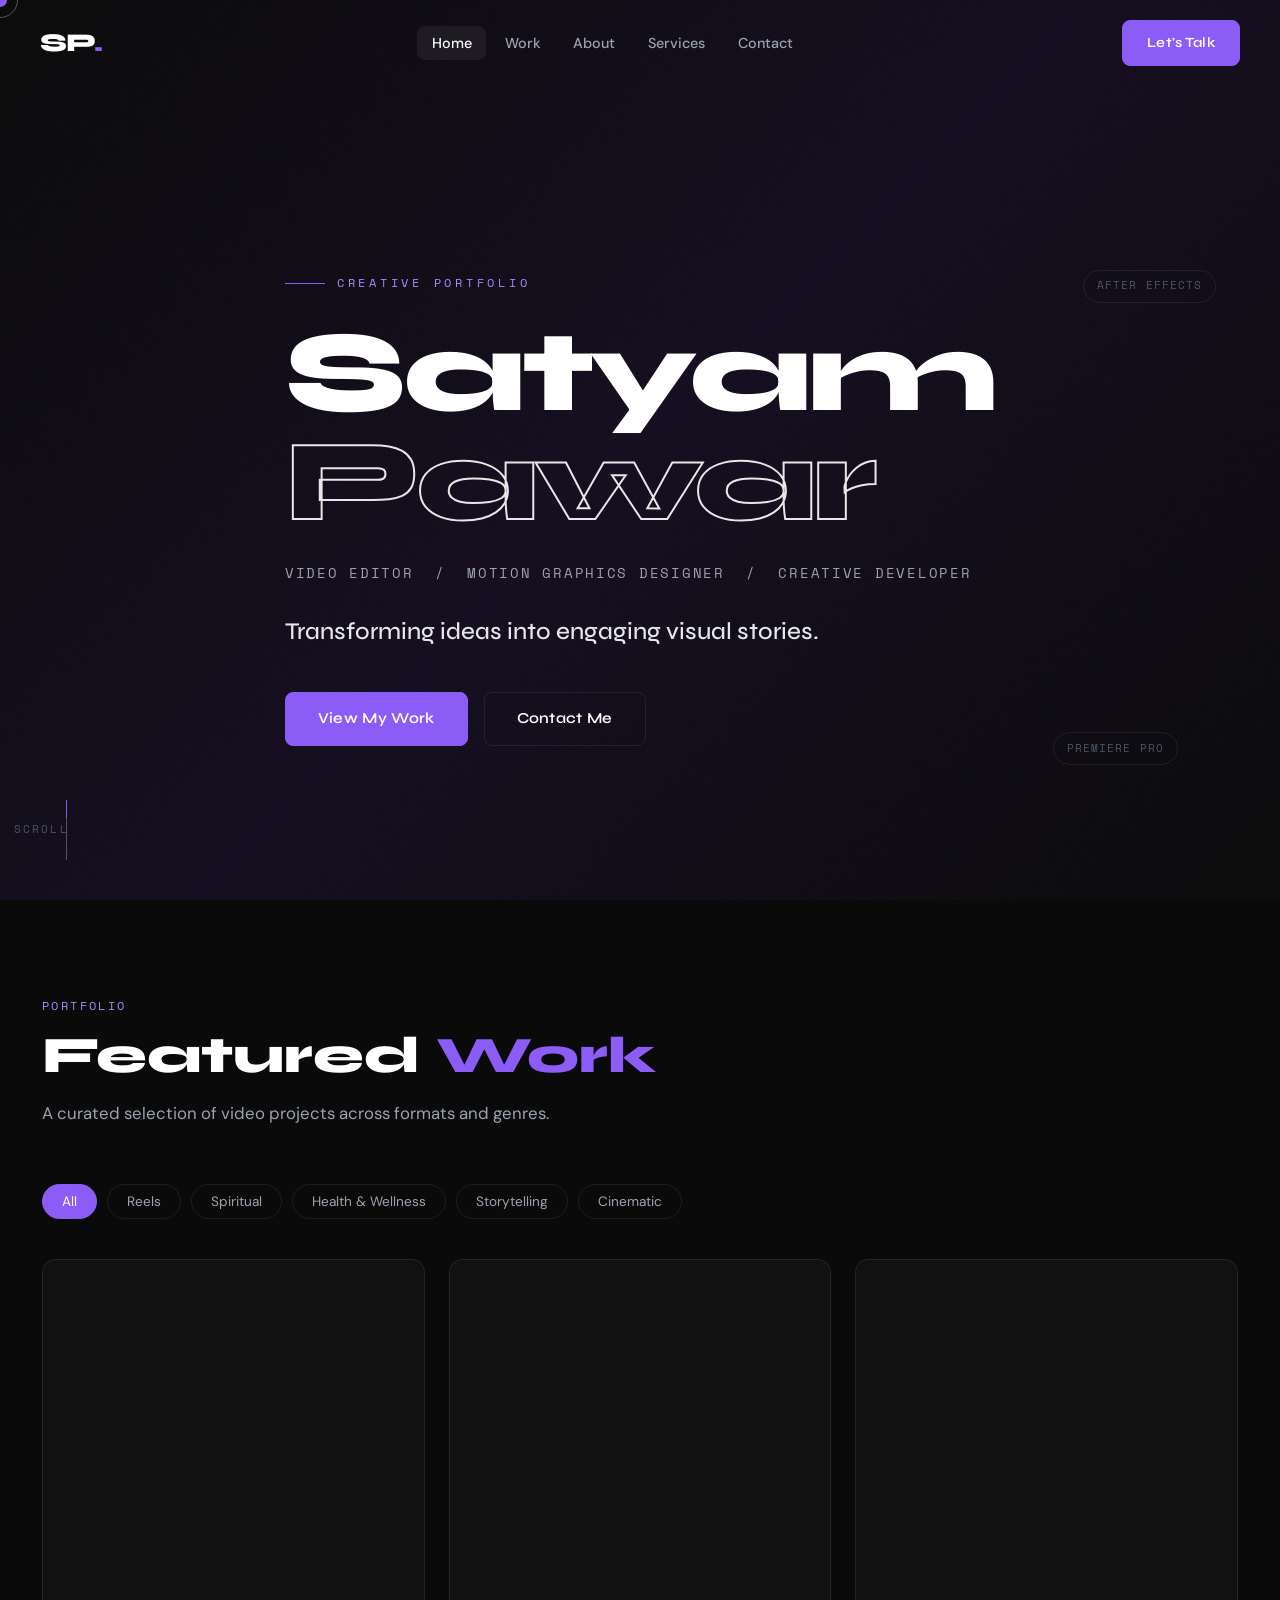
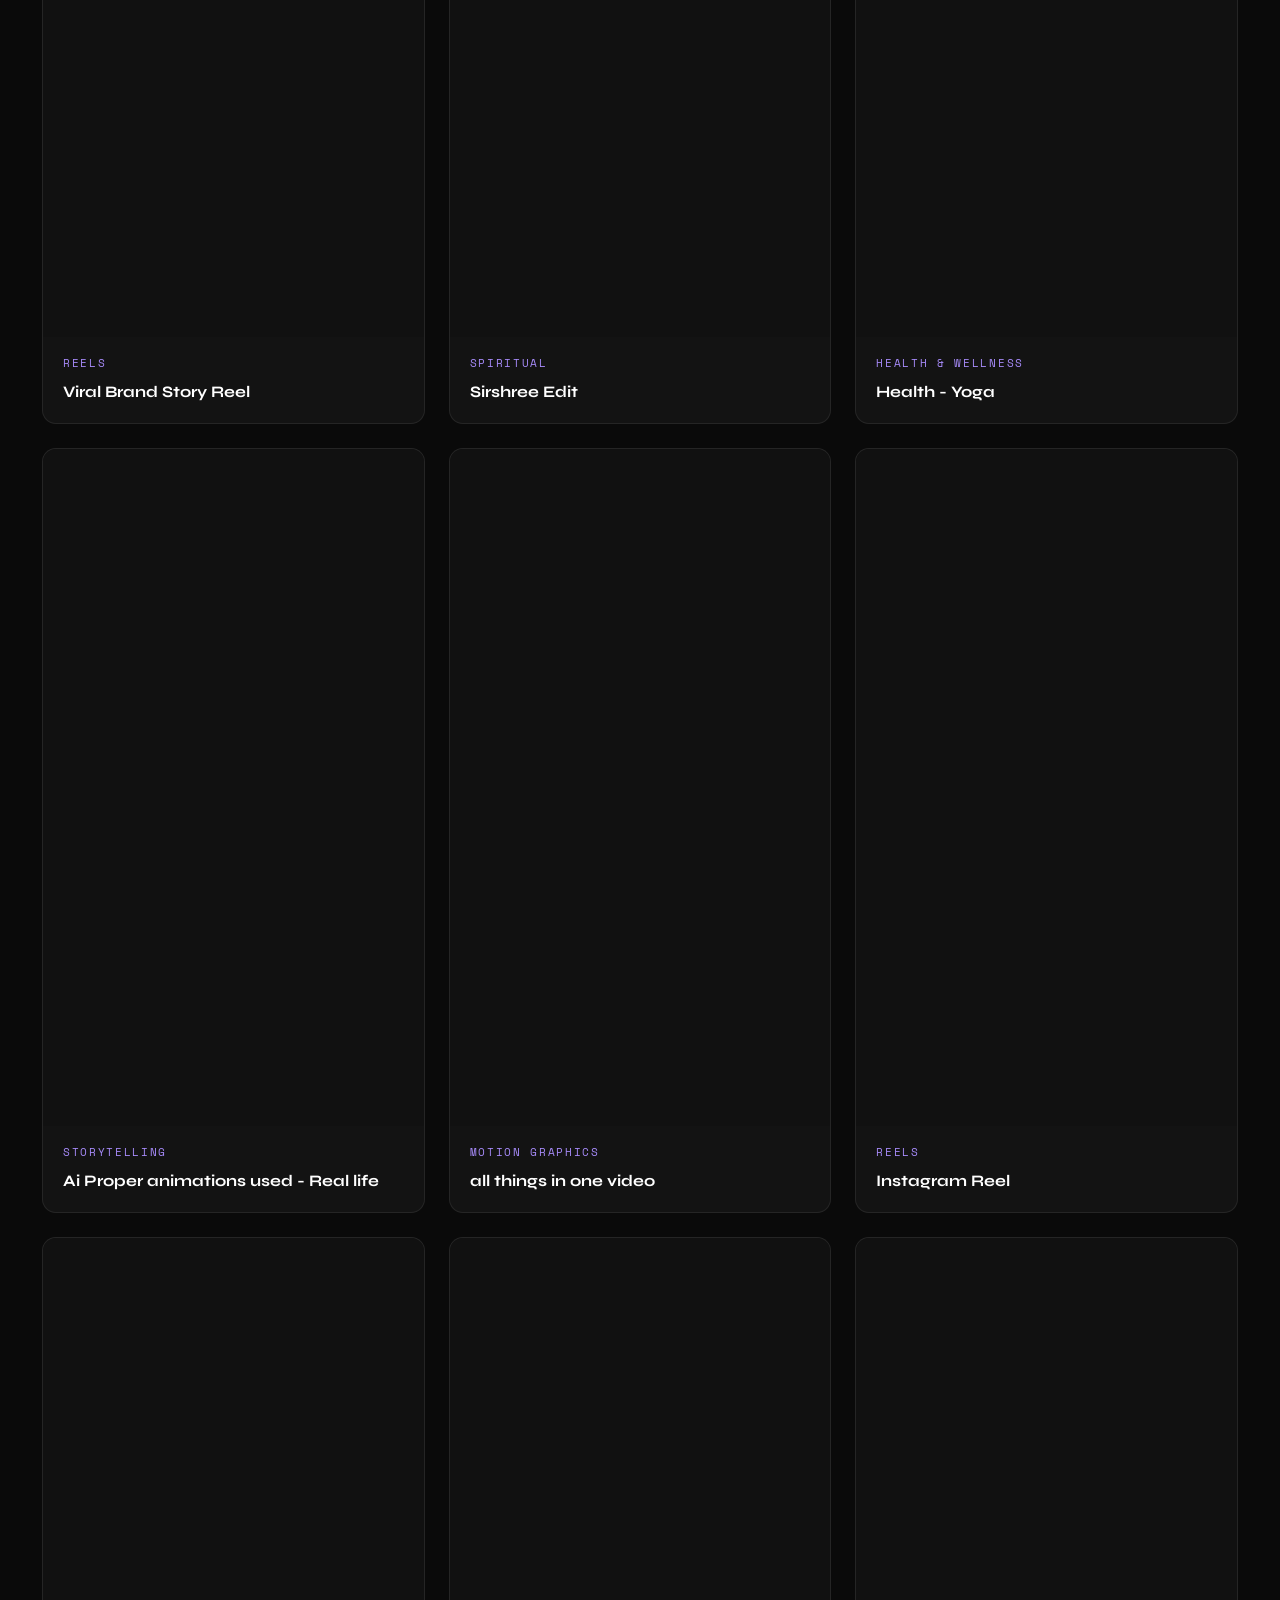
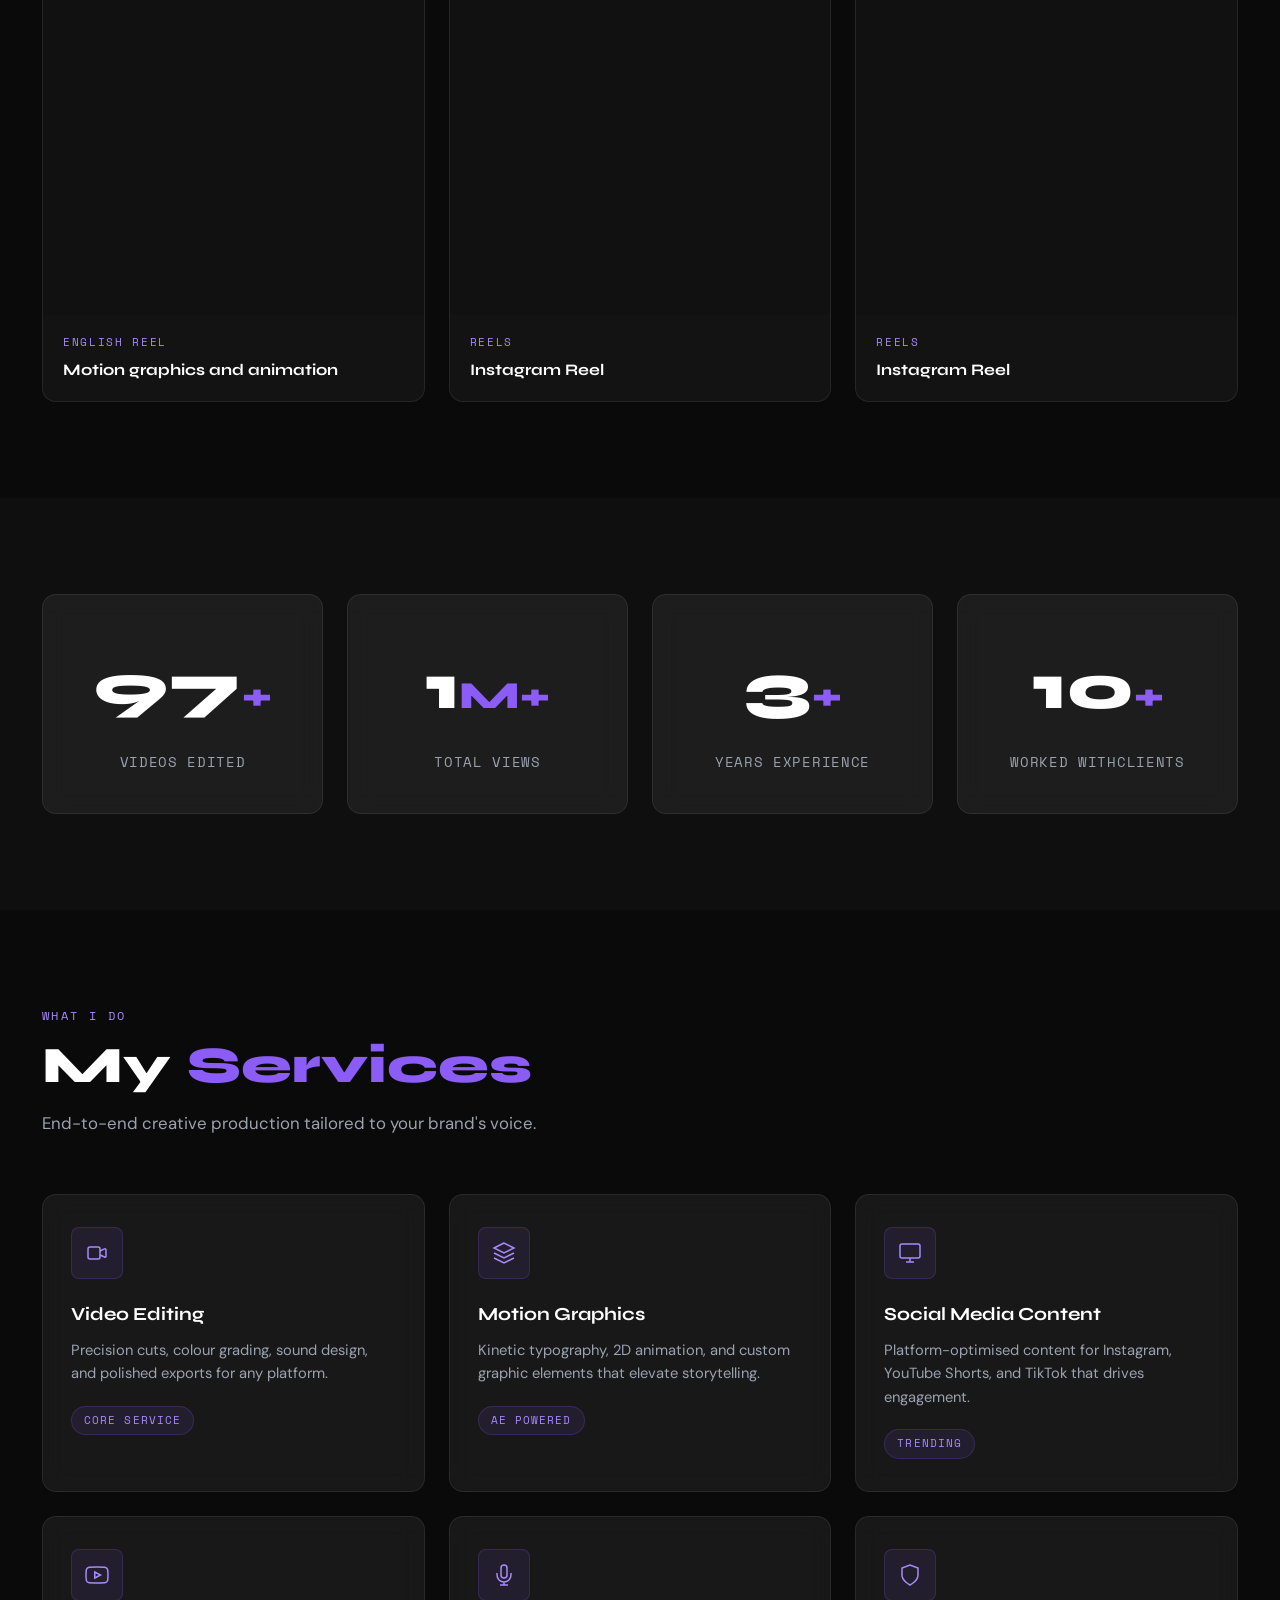
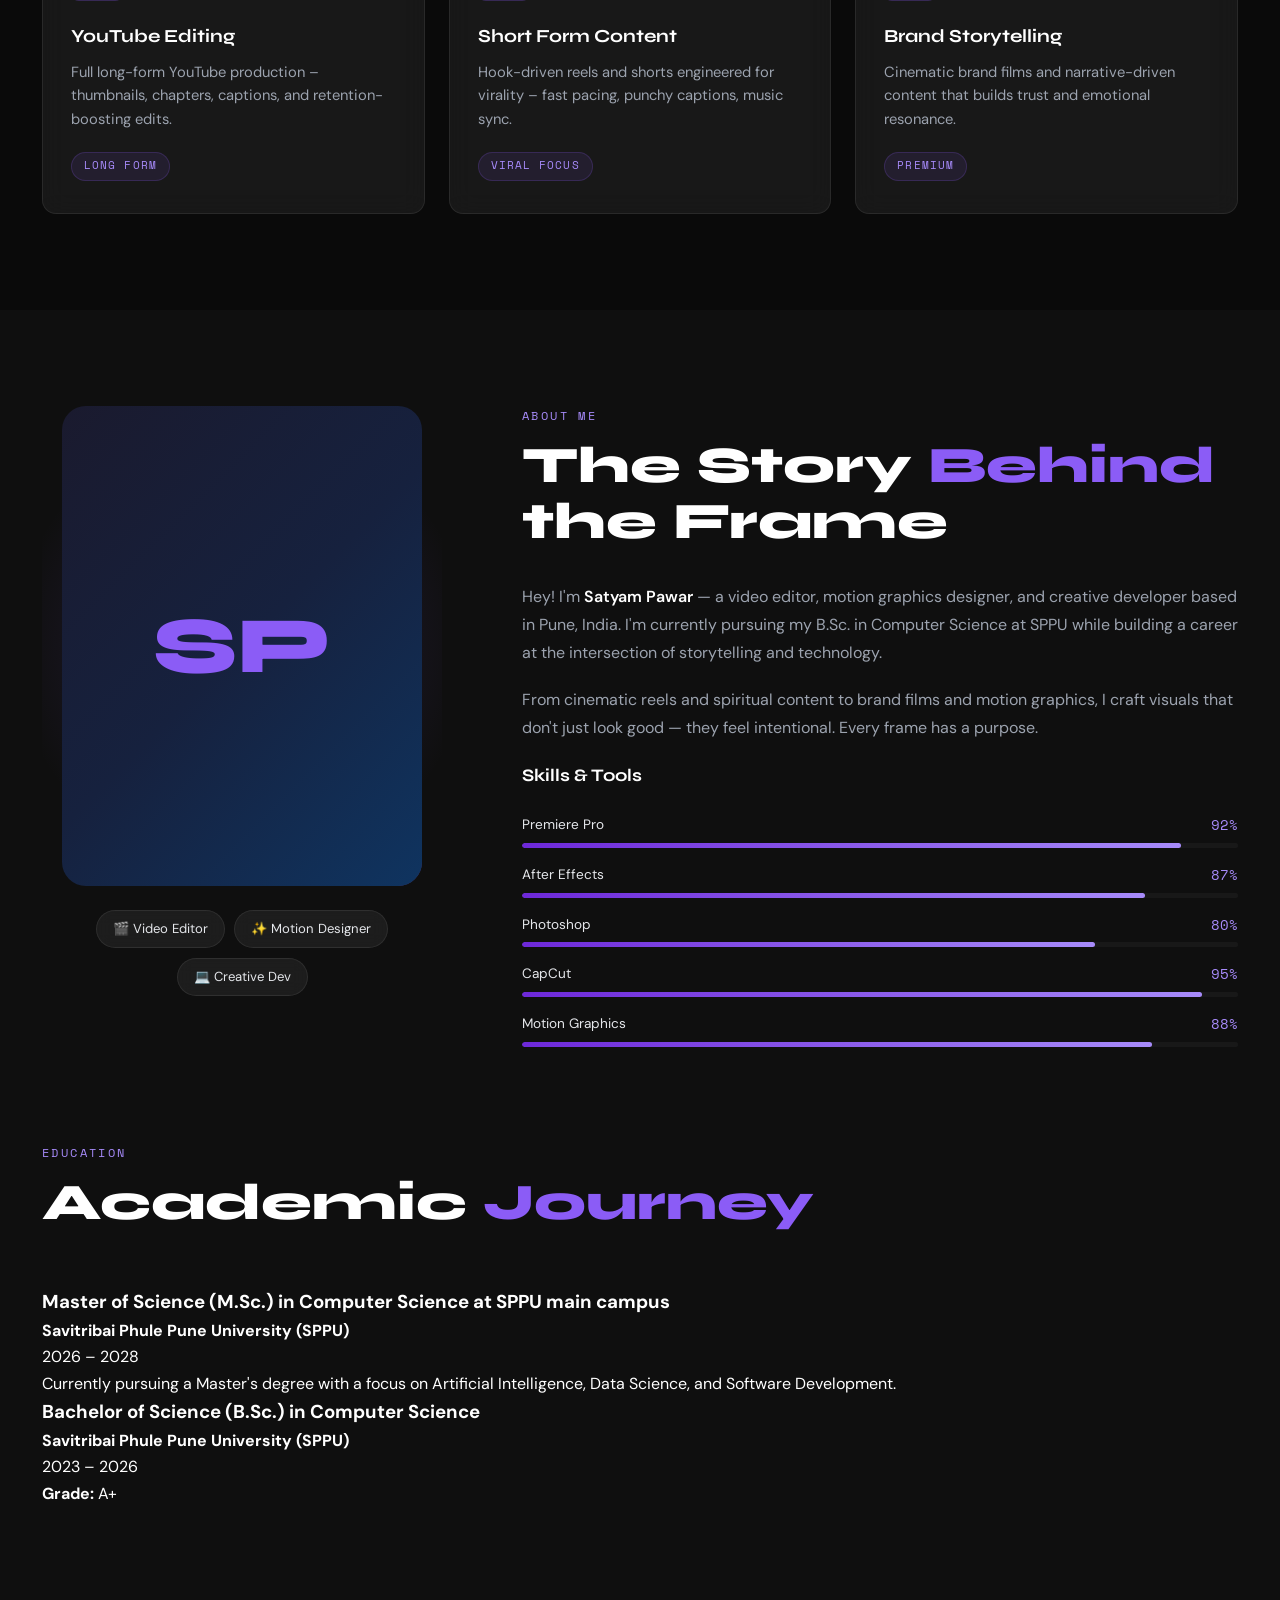
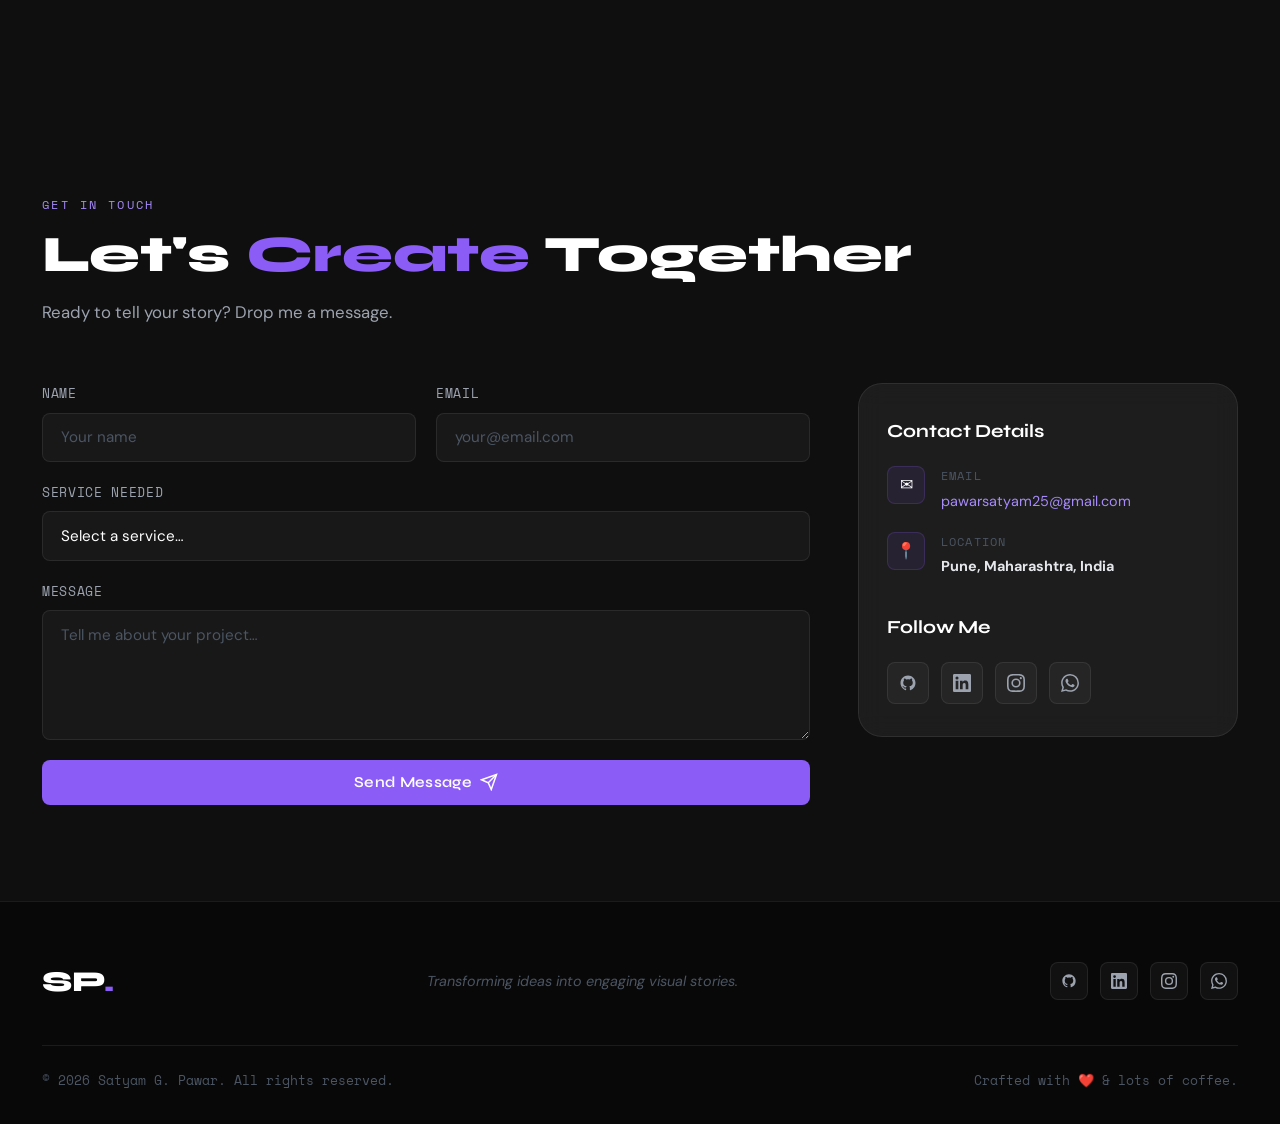
==== commit 2ac31ac5: "final1" ====
--- a/index.html
+++ b/index.html
@@ -175,9 +175,9 @@
         <!-- Card 4 -->
         <div class="work-card reveal" data-category="Storytelling">
           <div class="work-card__thumb">
-            <iframe src="https://www.youtube.com/embed/alzq2ywDnv4" title="Storytelling 01" allowfullscreen loading="lazy"></iframe>
-            <div class="work-card__overlay">
-              <button class="play-btn" data-video="https://www.youtube.com/embed/alzq2ywDnv4?autoplay=1" data-title="Ai videos for storyteling">
+            <iframe src="https://www.youtube.com/embed/T0NKIzpb8Ok" title="Storytelling 01" allowfullscreen loading="lazy"></iframe>
+            <div class="work-card__overlay">
+              <button class="play-btn" data-video="https://www.youtube.com/embed/T0NKIzpb8Ok?autoplay=1" data-title="Ai videos for storyteling">
                 <svg viewBox="0 0 24 24"><polygon points="5,3 19,12 5,21"/></svg>
               </button>
             </div>
@@ -275,7 +275,7 @@
     
   </section>
 
-  <!-- ═══════════════════════ SHOWREEL ═══════════════════════ -->
+  <!-- ═══════════════════════ SHOWREEL ═══════════════════════ 
   <section class="section showreel">
     <div class="showreel__bg-text">SHOWREEL</div>
     <div class="container">
@@ -286,7 +286,7 @@
       <div class="showreel__player reveal">
         <div class="showreel__frame" id="showreel-frame">
           <iframe id="showreel-iframe" src="https://www.youtube.com/embed/?rel=0" title="Showreel 2024" allowfullscreen loading="lazy"></iframe>
-          <!-- Big play overlay before play -->
+          <!-- Big play overlay before play 
           <div class="showreel__play-overlay" id="showreel-overlay">
             <button class="showreel__play-btn" id="showreel-play-btn">
               <svg viewBox="0 0 100 100"><circle cx="50" cy="50" r="48" fill="none" stroke="rgba(139,92,246,0.6)" stroke-width="2"/><polygon points="38,28 72,50 38,72" fill="#8b5cf6"/></svg>
@@ -300,7 +300,7 @@
         </div>
       </div>
     </div>
-  </section>
+  </section>-->
 
   <!-- ═══════════════════════ STATS ═══════════════════════ -->
   <section class="section stats">
@@ -445,10 +445,6 @@
                 <div class="skill-bar__track"><div class="skill-bar__fill" data-width="80"></div></div>
               </div>
               <div class="skill-bar">
-                <div class="skill-bar__label"><span>Illustrator</span><span>75%</span></div>
-                <div class="skill-bar__track"><div class="skill-bar__fill" data-width="75"></div></div>
-              </div>
-              <div class="skill-bar">
                 <div class="skill-bar__label"><span>CapCut</span><span>95%</span></div>
                 <div class="skill-bar__track"><div class="skill-bar__fill" data-width="95"></div></div>
               </div>
@@ -462,6 +458,29 @@
 
       </div>
     </div>
+
+    <section id="education" class="section education">
+  <div class="container">
+    <div class="section-header reveal">
+      <p class="section-eyebrow">Education</p>
+      <h2 class="section-title">Academic <span>Journey</span></h2>
+    </div>
+
+    <div class="education-card reveal">
+      <h3>Master of Science (M.Sc.) in Computer Science at SPPU main campus</h3>
+      <p><strong>Savitribai Phule Pune University (SPPU)</strong></p>
+      <span>2026 – 2028</span>
+      <p>Currently pursuing a Master's degree with a focus on Artificial Intelligence, Data Science, and Software Development.</p>
+    </div>
+
+    <div class="education-card reveal">
+      <h3>Bachelor of Science (B.Sc.) in Computer Science</h3>
+      <p><strong>Savitribai Phule Pune University (SPPU)</strong></p>
+      <span>2023 – 2026</span>
+      <p><strong>Grade:</strong> A+</p>
+    </div>
+  </div>
+</section>
   </section>
 
   <!-- ═══════════════════════ TESTIMONIALS ═══════════════════════ 
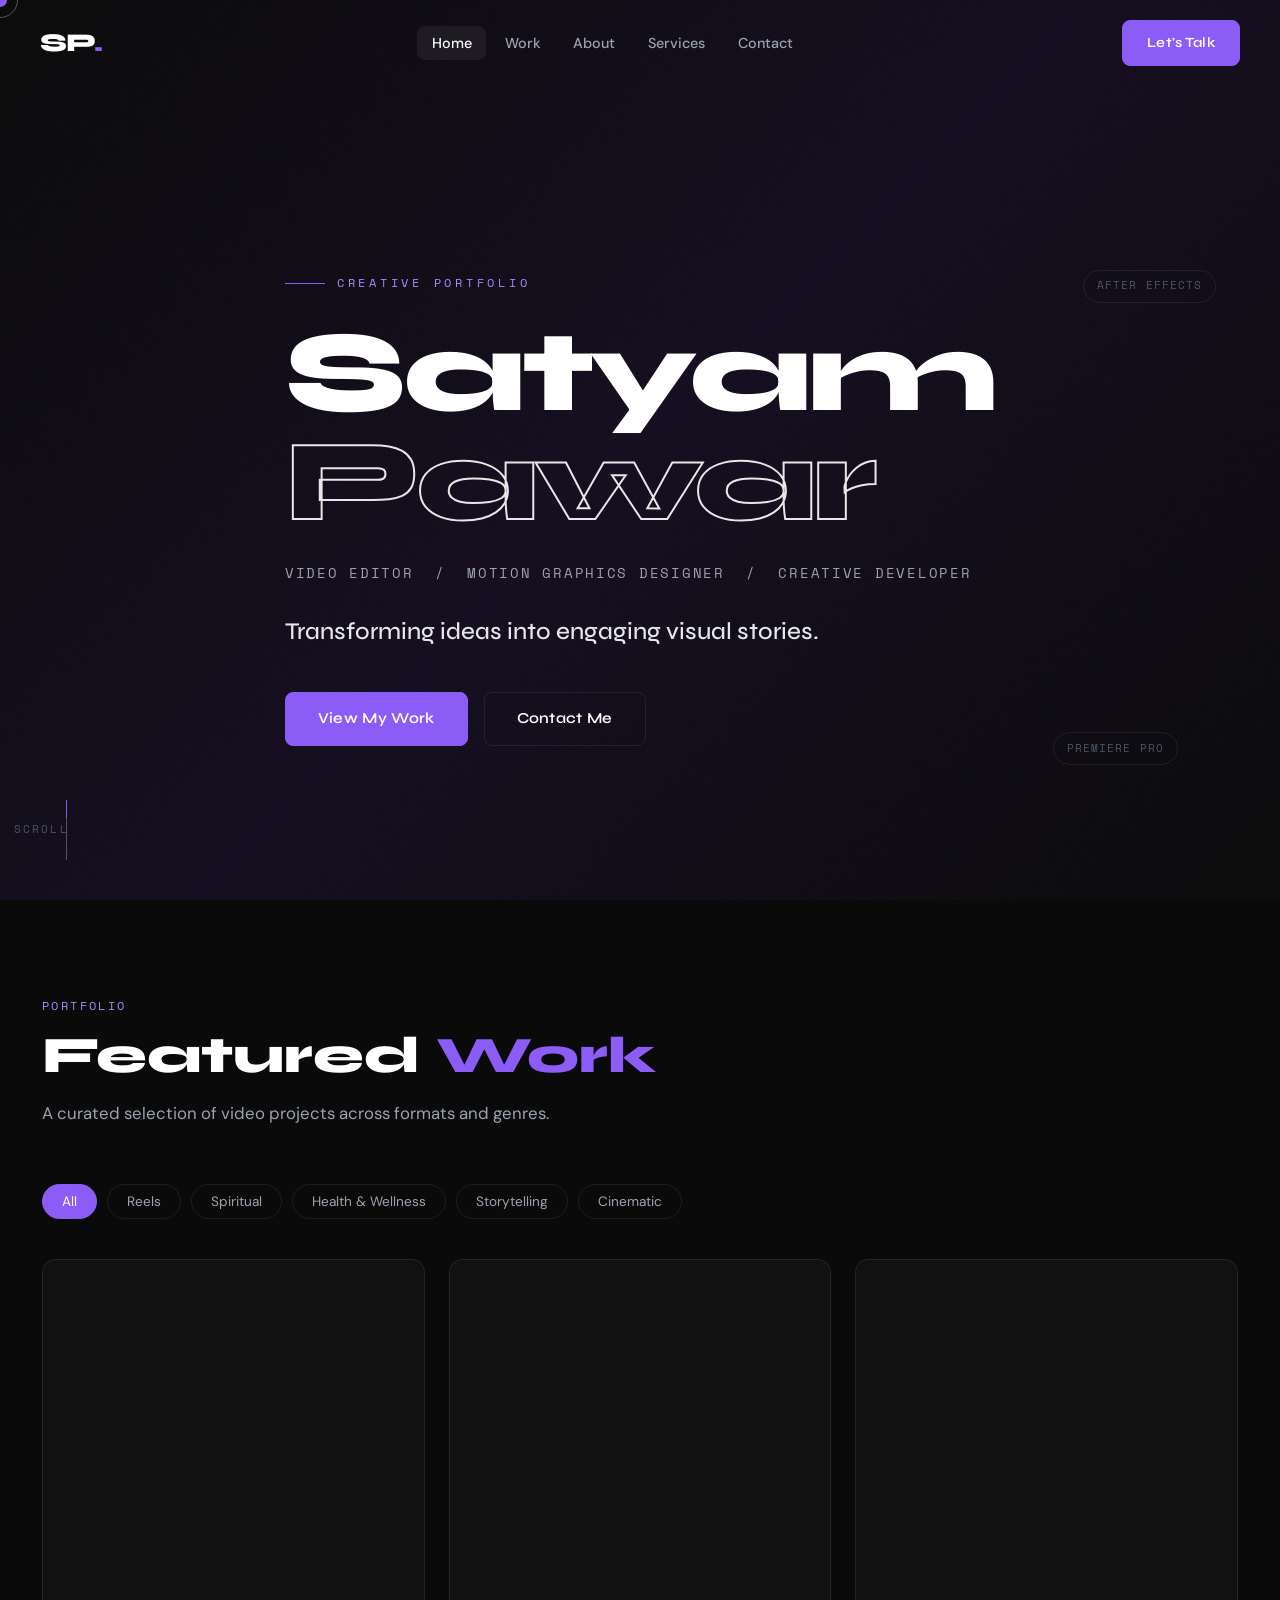
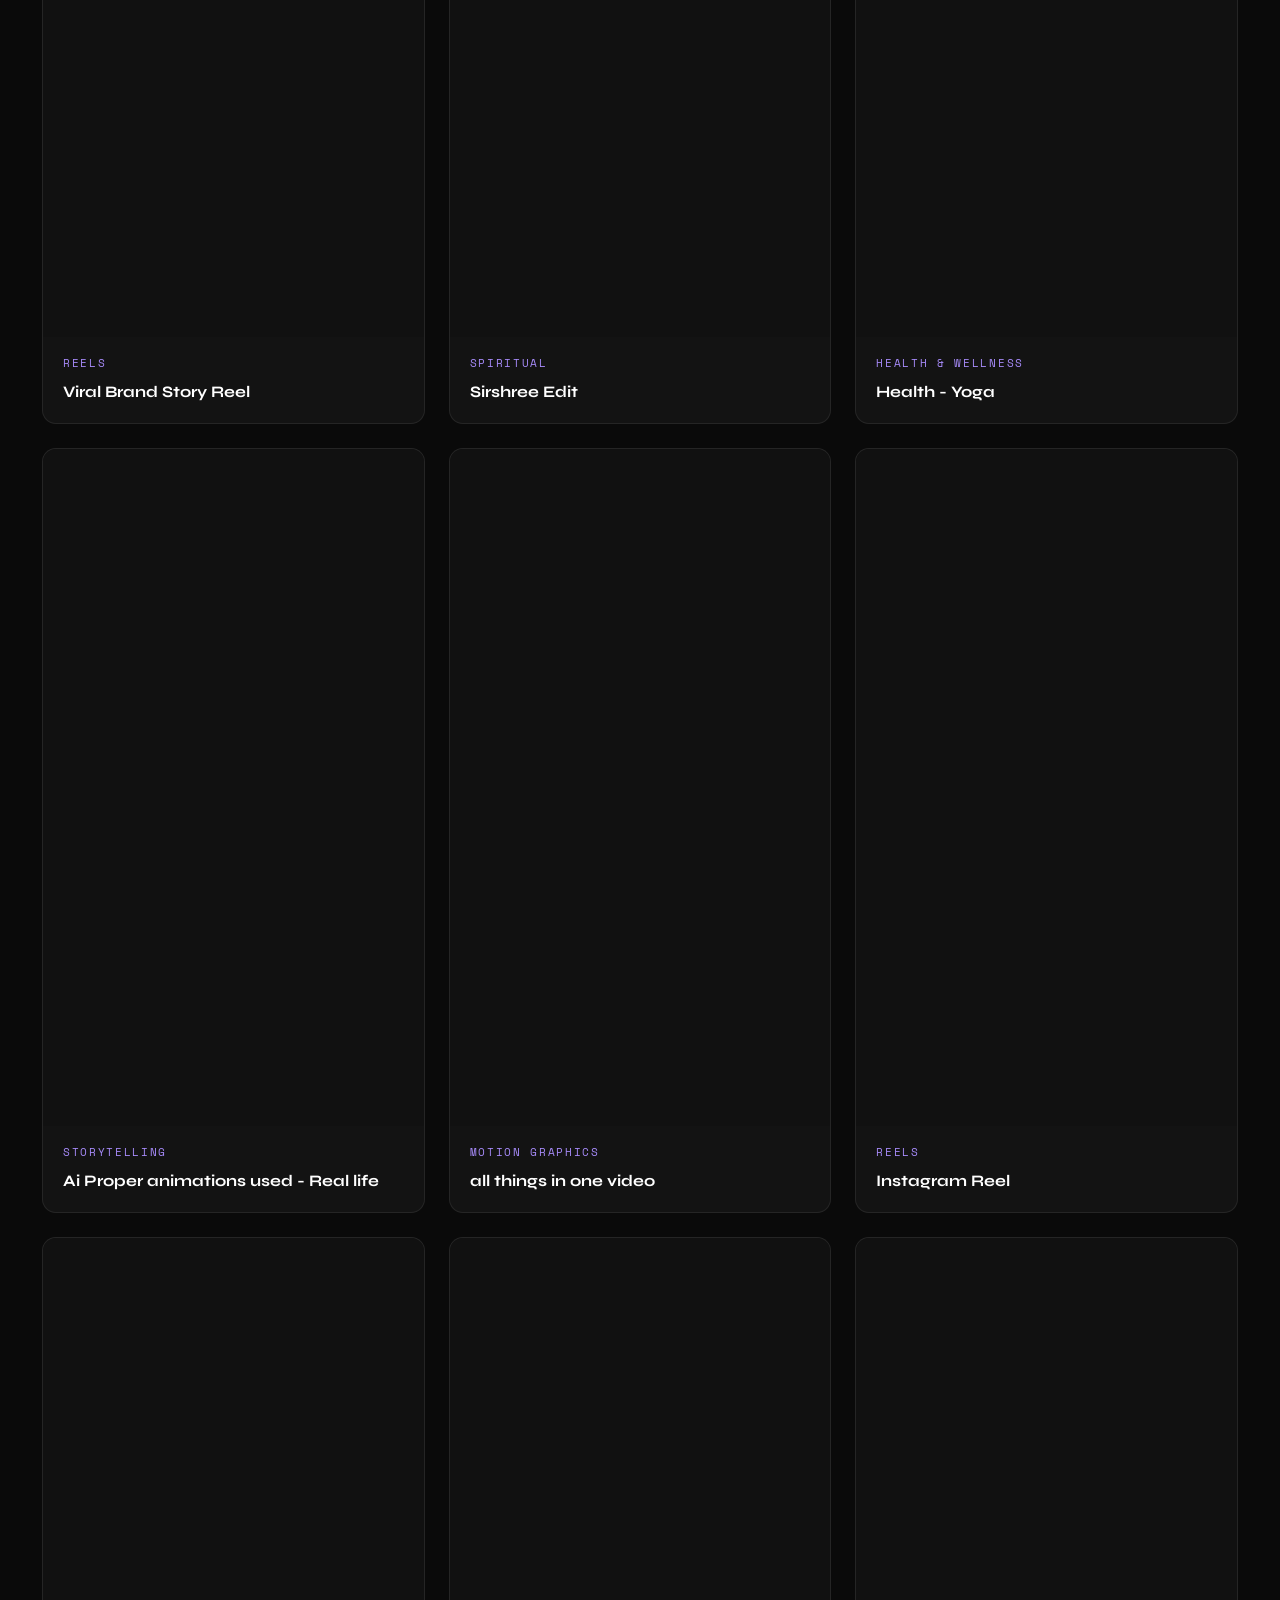
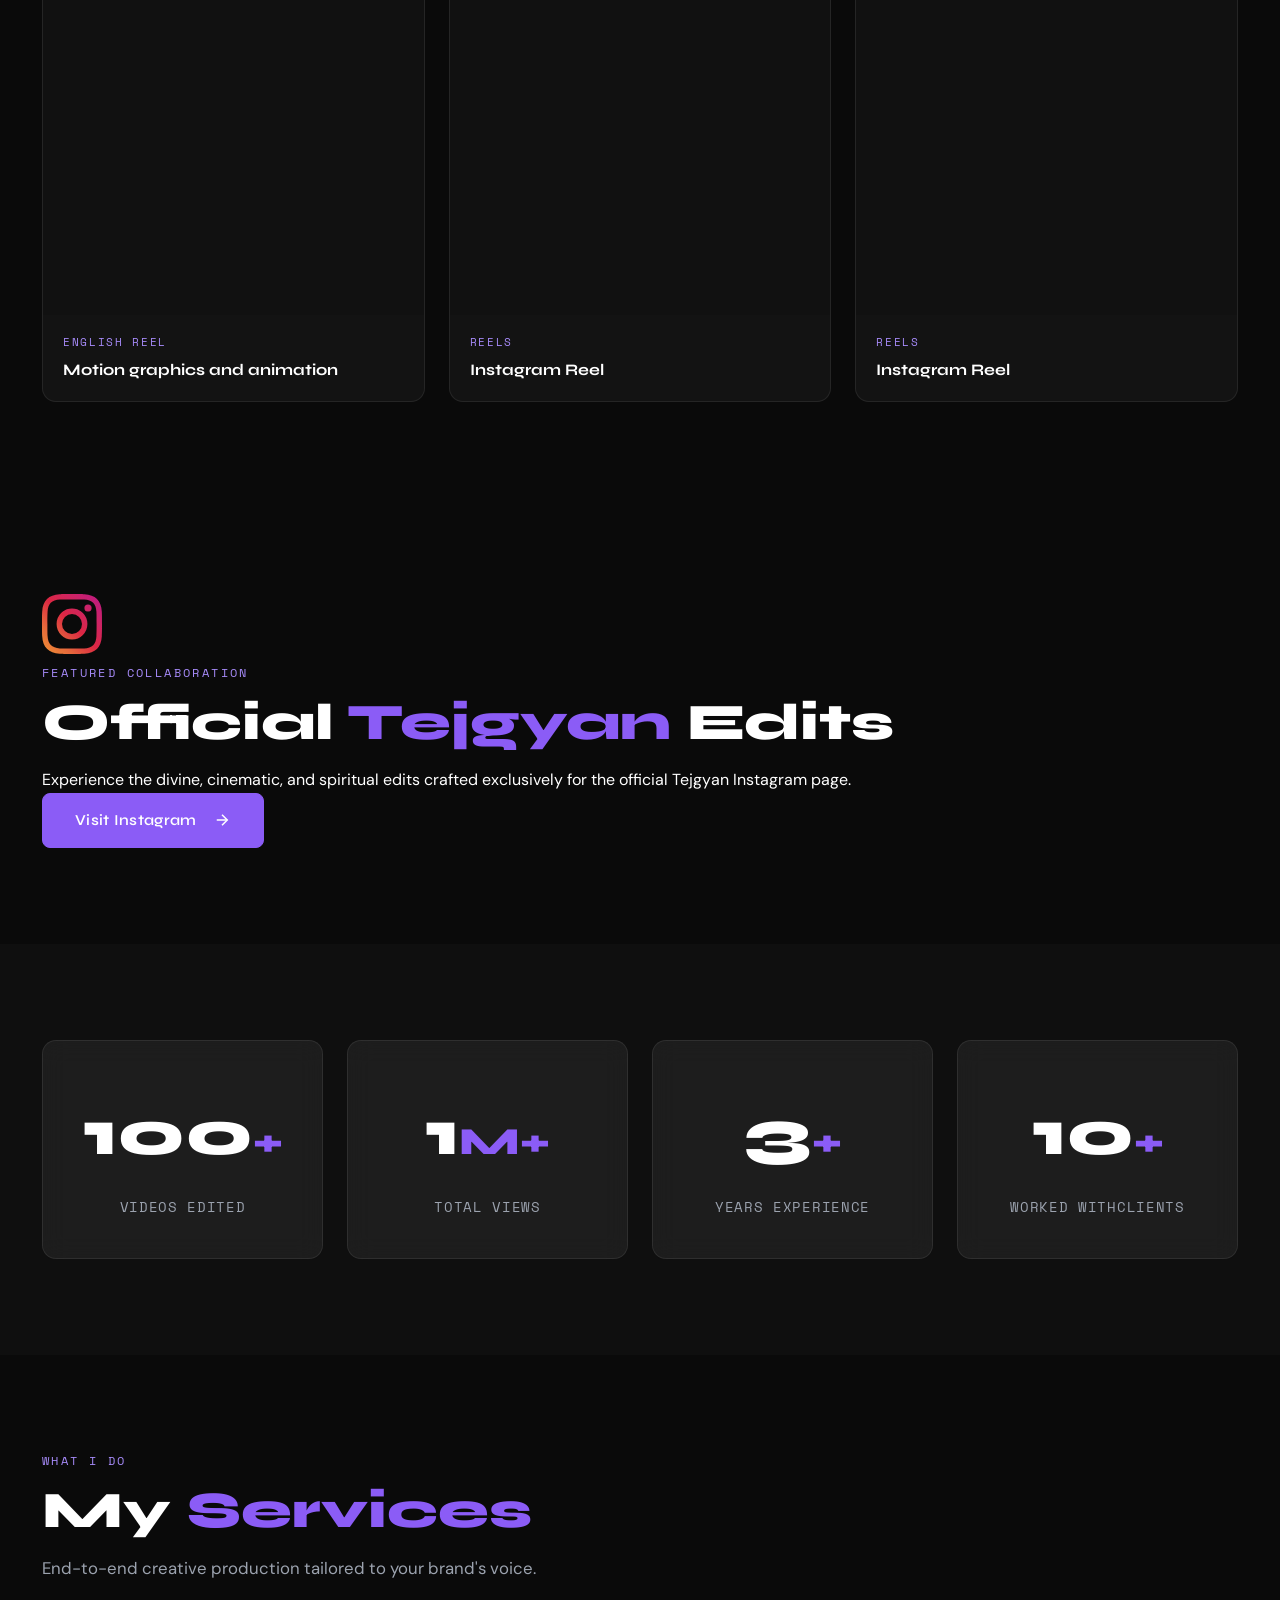
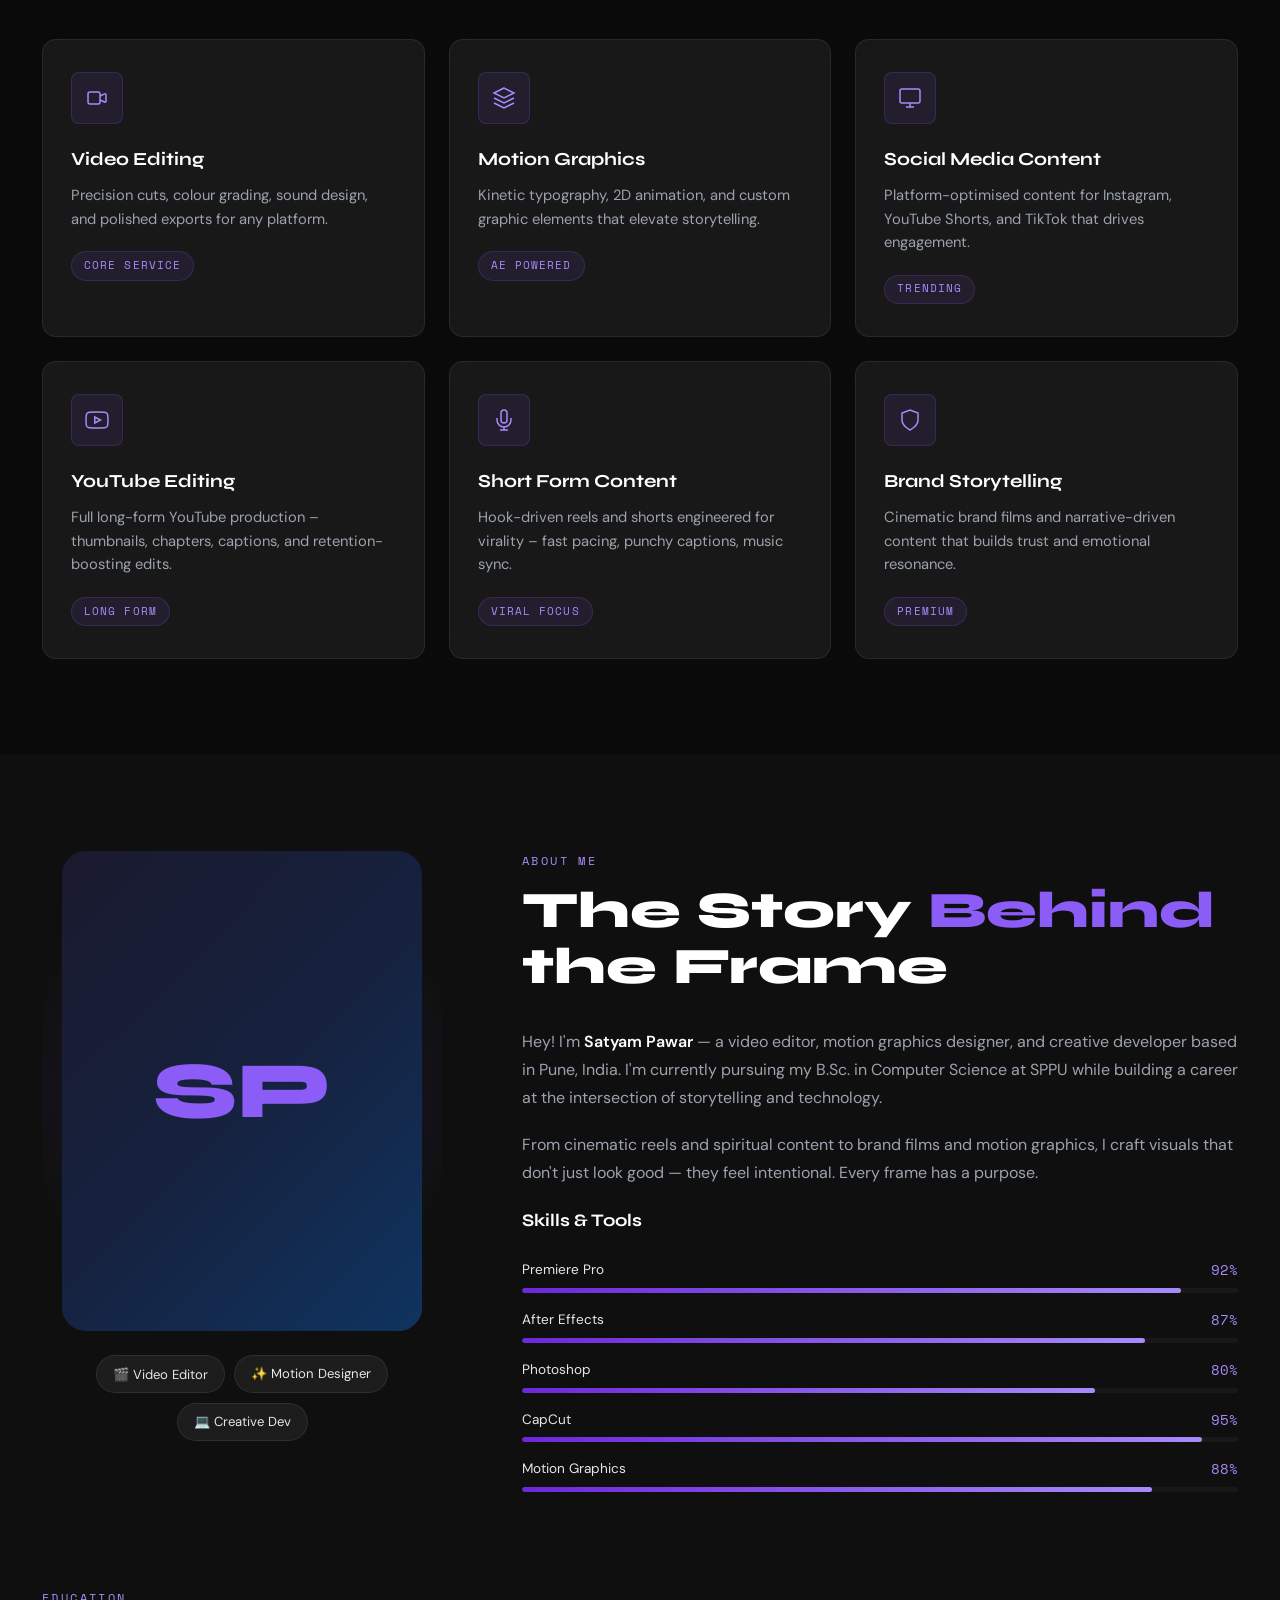
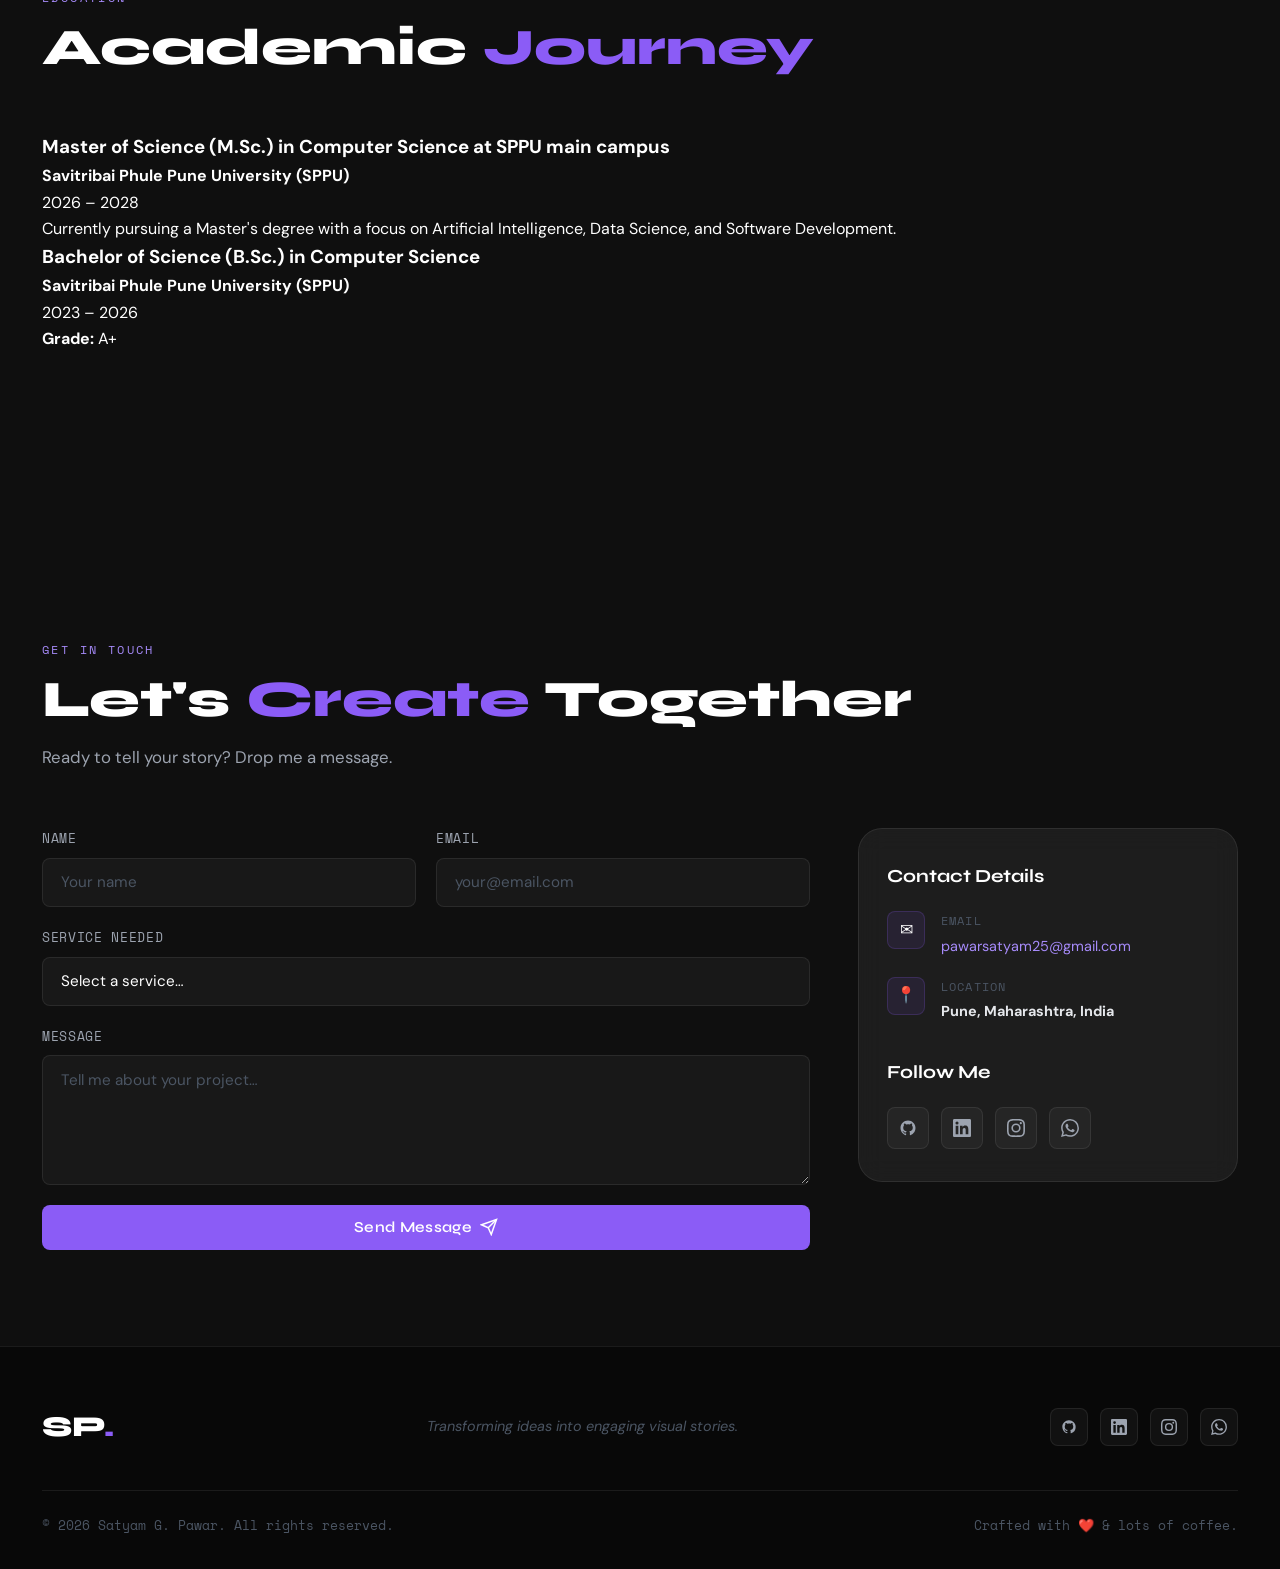
==== commit 6f048fc3: "final2" ====
--- a/index.html
+++ b/index.html
@@ -274,7 +274,43 @@
 
     
   </section>
-
+<!-- ═══════════════════════ TEJGYAN INSTAGRAM SPOTLIGHT ═══════════════════════ -->
+  <section id="teejgyan-spotlight" class="section teejgyan-section">
+    <div class="container">
+      <div class="teejgyan-banner reveal">
+        
+        <div class="teejgyan-logo">
+          <!-- Instagram Gradient SVG Logo -->
+          <svg viewBox="0 0 24 24" width="60" height="60" fill="url(#instaGradient)">
+            <defs>
+              <linearGradient id="instaGradient" x1="0%" y1="100%" x2="100%" y2="0%">
+                <stop offset="0%" stop-color="#f09433" />
+                <stop offset="25%" stop-color="#e6683c" />
+                <stop offset="50%" stop-color="#dc2743" />
+                <stop offset="75%" stop-color="#cc2366" />
+                <stop offset="100%" stop-color="#bc1888" />
+              </linearGradient>
+            </defs>
+            <path d="M12 2.163c3.204 0 3.584.012 4.85.07 3.252.148 4.771 1.691 4.919 4.919.058 1.265.069 1.645.069 4.849 0 3.205-.012 3.584-.069 4.849-.149 3.225-1.664 4.771-4.919 4.919-1.266.058-1.644.07-4.85.07-3.204 0-3.584-.012-4.849-.07-3.26-.149-4.771-1.699-4.919-4.92-.058-1.265-.07-1.644-.07-4.849 0-3.204.013-3.583.07-4.849.149-3.227 1.664-4.771 4.919-4.919 1.266-.057 1.645-.069 4.849-.069zm0-2.163c-3.259 0-3.667.014-4.947.072-4.358.2-6.78 2.618-6.98 6.98-.059 1.281-.073 1.689-.073 4.948 0 3.259.014 3.668.072 4.948.2 4.358 2.618 6.78 6.98 6.98 1.281.058 1.689.072 4.948.072 3.259 0 3.668-.014 4.948-.072 4.354-.2 6.782-2.618 6.979-6.98.059-1.28.073-1.689.073-4.948 0-3.259-.014-3.667-.072-4.947-.196-4.354-2.617-6.78-6.979-6.98-1.281-.059-1.69-.073-4.949-.073zm0 5.838a6.162 6.162 0 100 12.324 6.162 6.162 0 000-12.324zM12 16a4 4 0 110-8 4 4 0 010 8zm6.406-11.845a1.44 1.44 0 100 2.881 1.44 1.44 0 000-2.881z"/>
+          </svg>
+        </div>
+
+        <div class="teejgyan-content">
+          <p class="section-eyebrow">Featured Collaboration</p>
+          <h2 class="section-title">Official <span>Tejgyan</span> Edits</h2>
+          <p>Experience the divine, cinematic, and spiritual edits crafted exclusively for the official Tejgyan Instagram page.</p>
+        </div>
+
+        <!-- Replace 'teejgyan' with the actual Instagram handle -->
+        <a href="https://instagram.com/thetejgyan" target="_blank" rel="noopener" class="btn-primary insta-btn">
+          Visit Instagram
+          <svg viewBox="0 0 24 24" width="18" height="18" fill="none" stroke="currentColor" stroke-width="2" style="margin-left:8px;"><line x1="5" y1="12" x2="19" y2="12"/><polyline points="12 5 19 12 12 19"/></svg>
+        </a>
+
+      </div>
+    </div>
+  </section>
+  
   <!-- ═══════════════════════ SHOWREEL ═══════════════════════ 
   <section class="section showreel">
     <div class="showreel__bg-text">SHOWREEL</div>
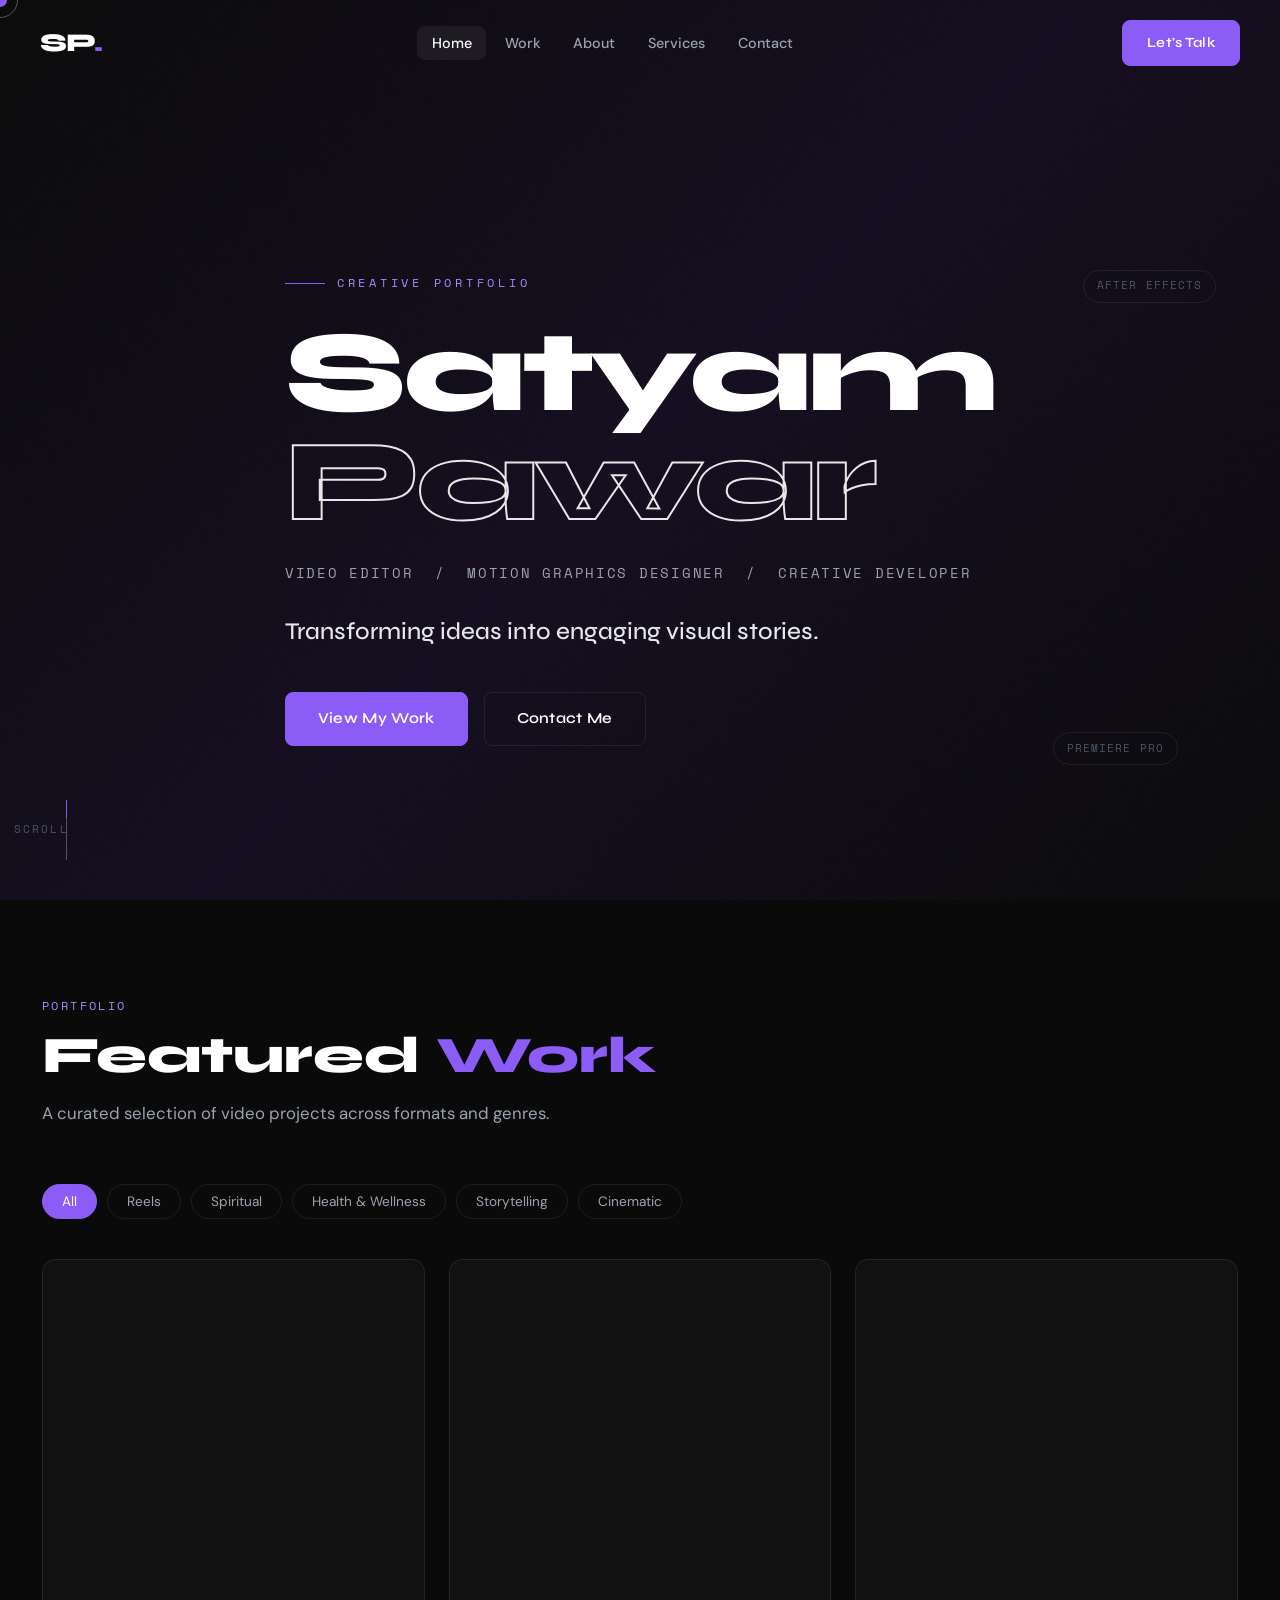
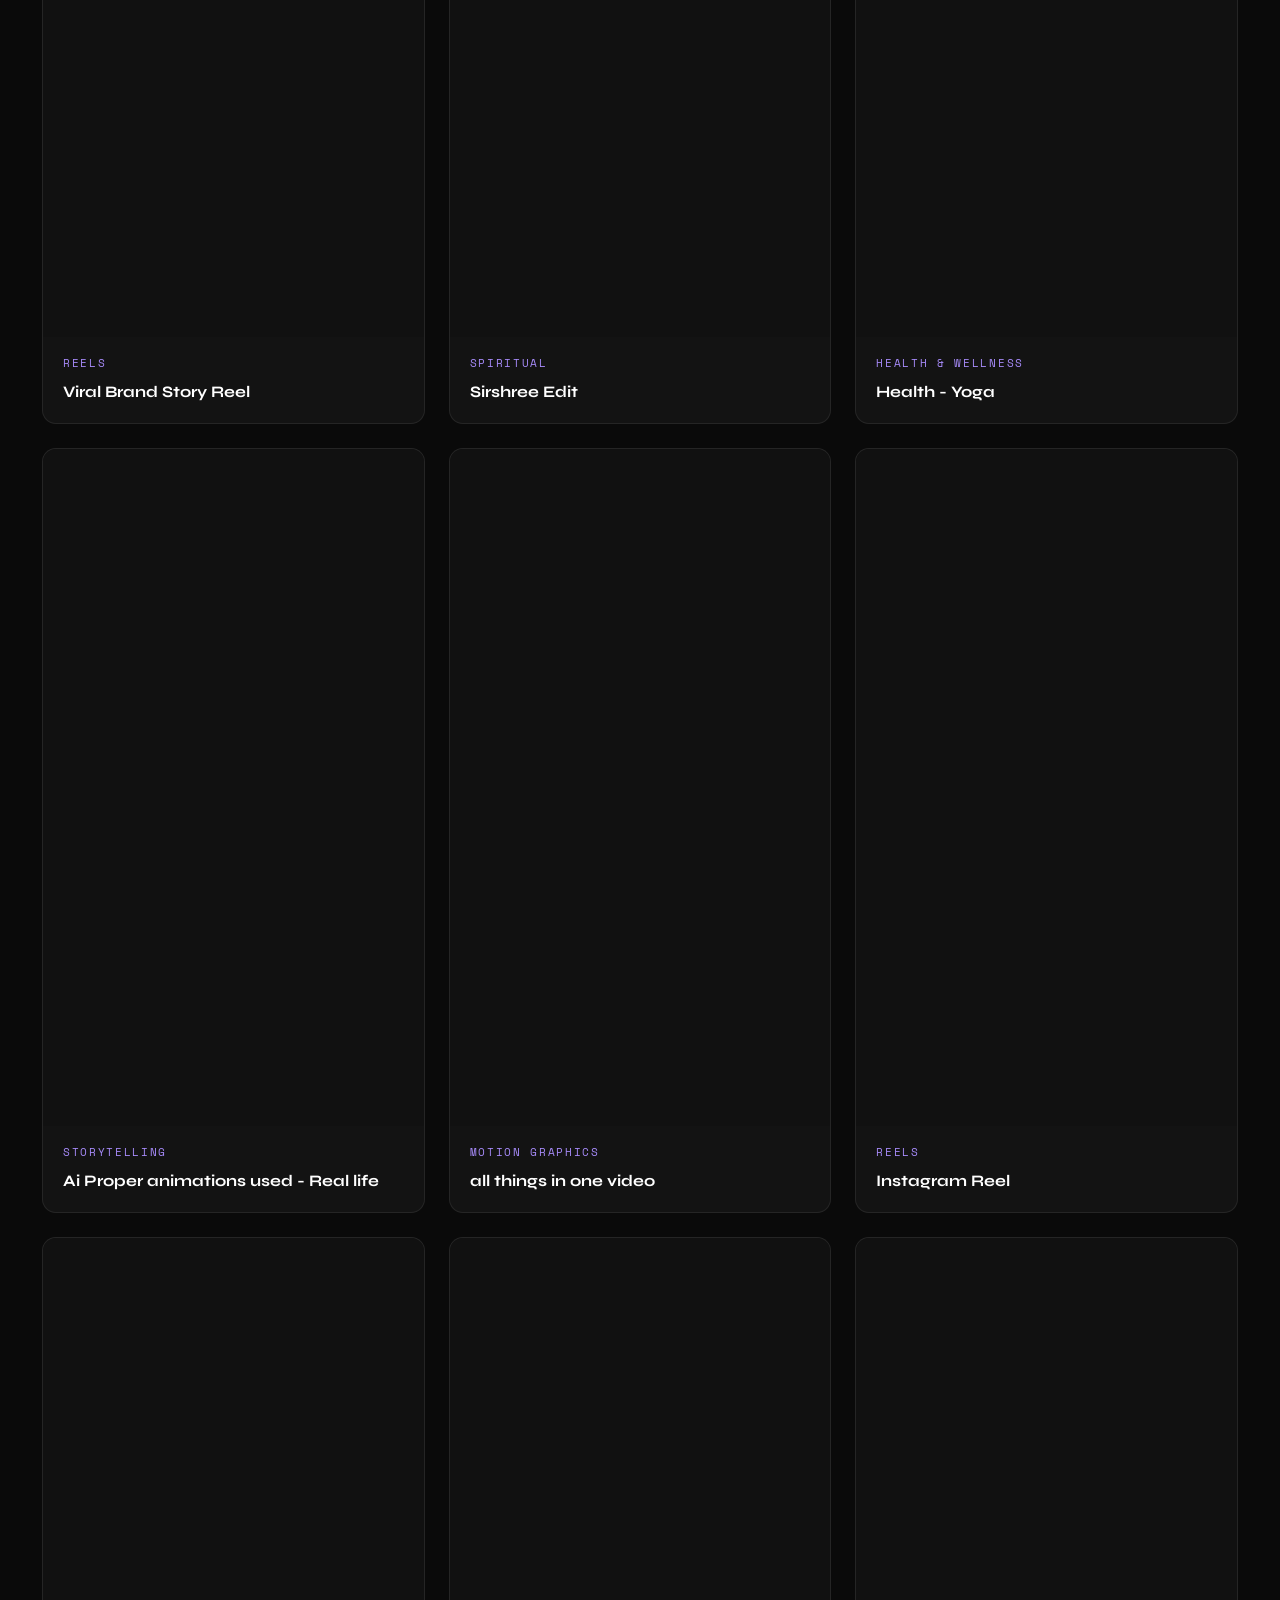
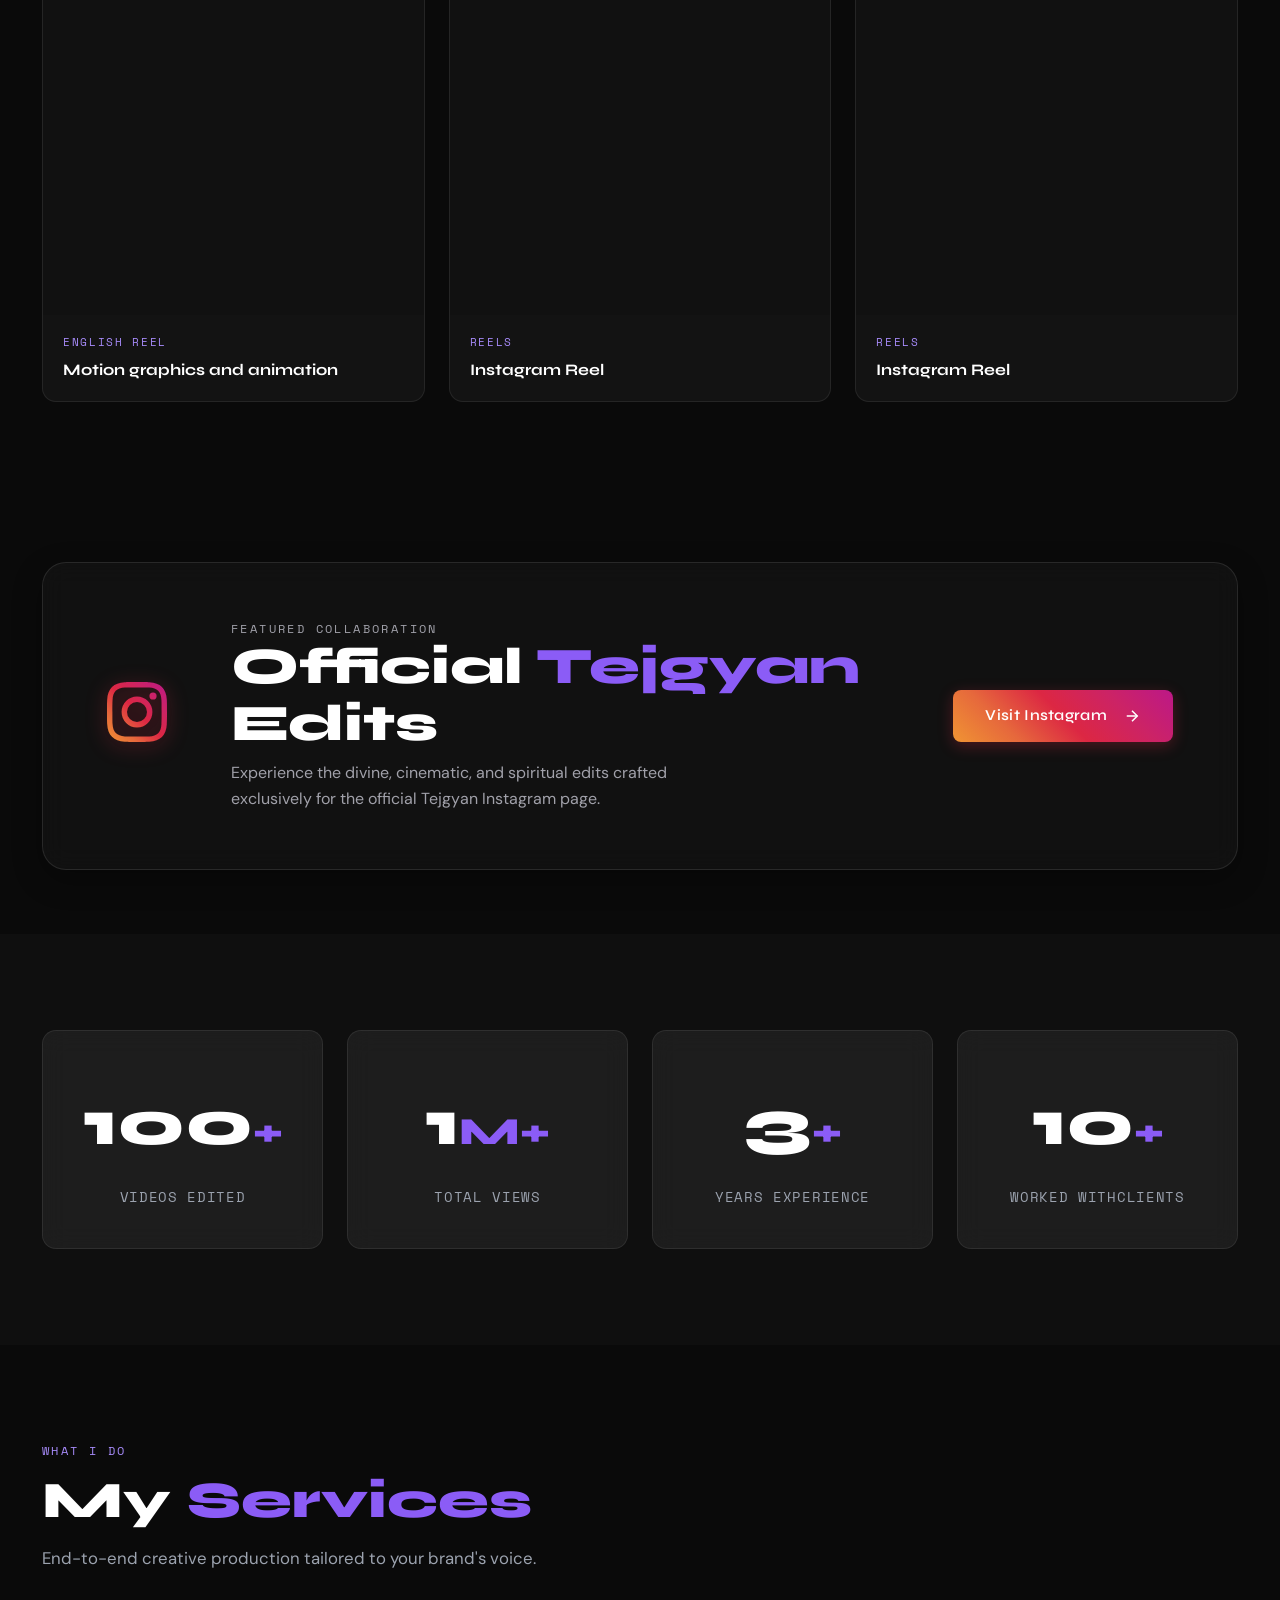
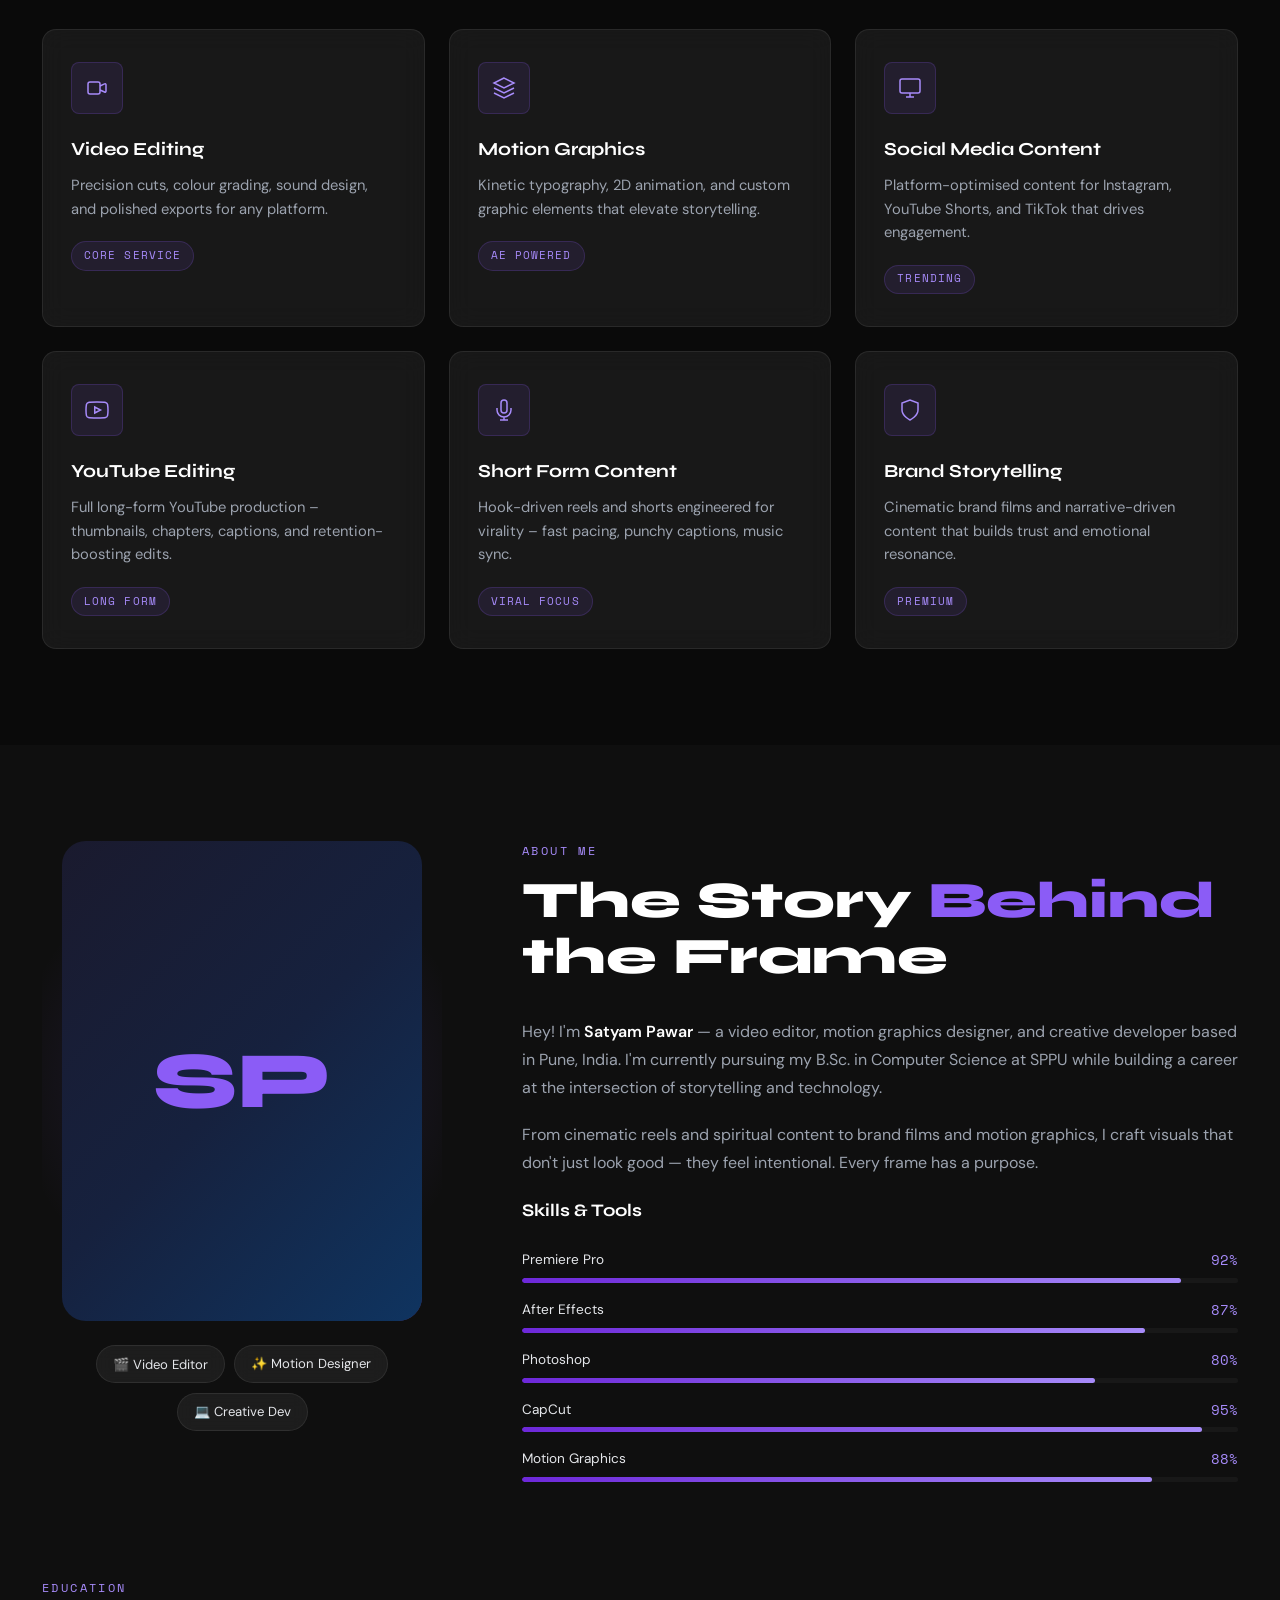
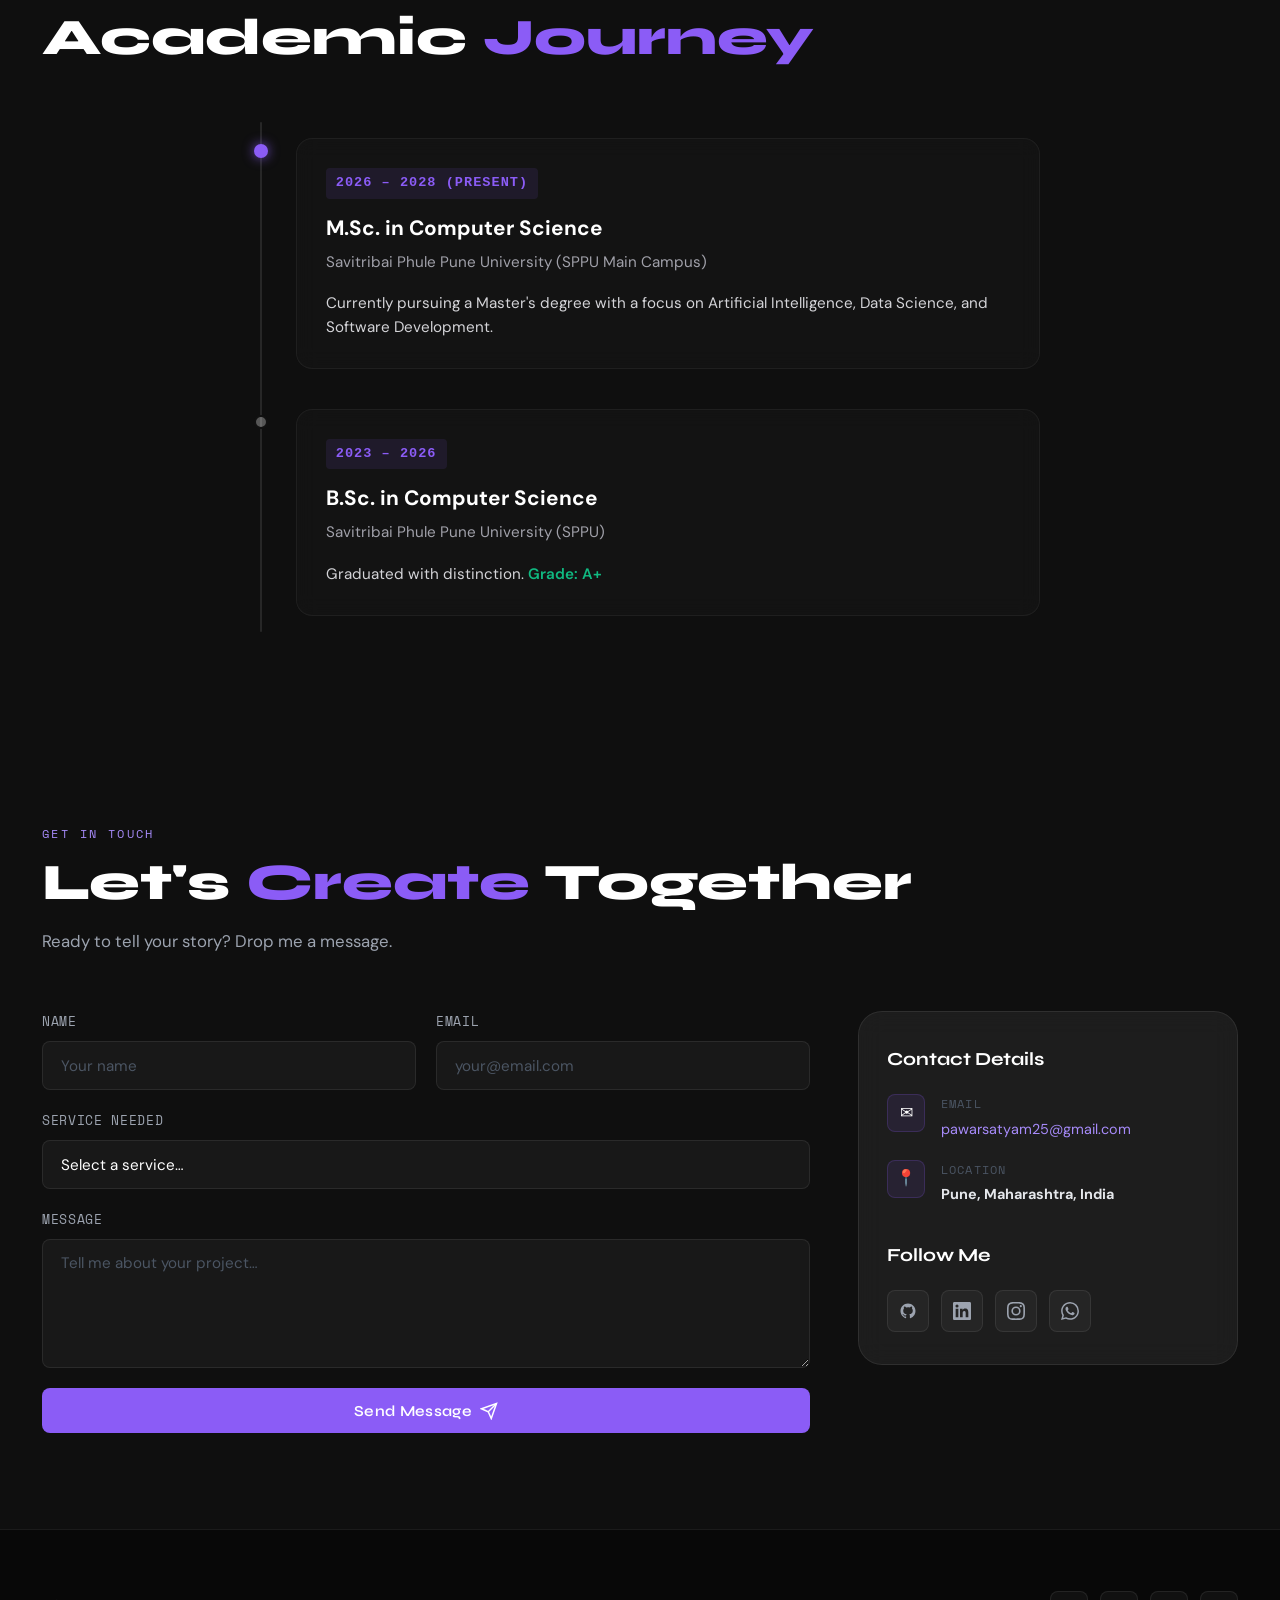
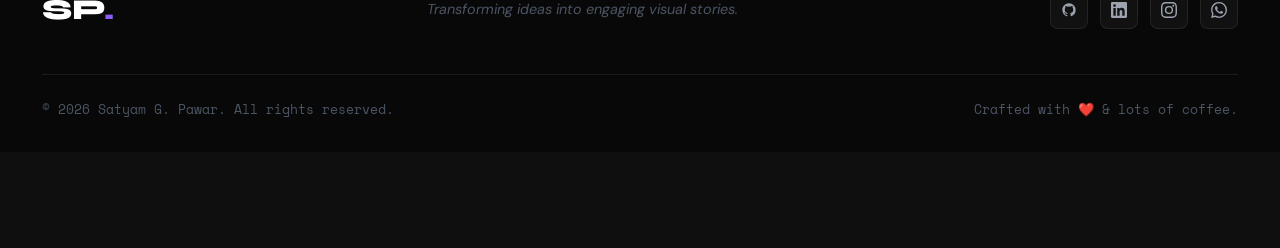
==== commit 099e6863: "final4" ====
--- a/index.html
+++ b/index.html
@@ -495,6 +495,42 @@
       </div>
     </div>
 
+    <!-- ═══════════════════════ EDUCATION TIMELINE ═══════════════════════ -->
+<section id="education" class="section education">
+  <div class="container">
+    <div class="section-header reveal">
+      <p class="section-eyebrow">Education</p>
+      <h2 class="section-title">Academic <span>Journey</span></h2>
+    </div>
+
+    <div class="timeline reveal">
+      
+      <!-- Timeline Item 1 (Master's) -->
+      <div class="timeline__item">
+        <div class="timeline__dot timeline__dot--active"></div>
+        <div class="timeline__content">
+          <span class="timeline__year">2026 – 2028 (Present)</span>
+          <h3 class="timeline__degree">M.Sc. in Computer Science</h3>
+          <h4 class="timeline__uni">Savitribai Phule Pune University (SPPU Main Campus)</h4>
+          <p class="timeline__desc">Currently pursuing a Master's degree with a focus on Artificial Intelligence, Data Science, and Software Development.</p>
+        </div>
+      </div>
+
+      <!-- Timeline Item 2 (Bachelor's) -->
+      <div class="timeline__item">
+        <div class="timeline__dot"></div>
+        <div class="timeline__content">
+          <span class="timeline__year">2023 – 2026</span>
+          <h3 class="timeline__degree">B.Sc. in Computer Science</h3>
+          <h4 class="timeline__uni">Savitribai Phule Pune University (SPPU)</h4>
+          <p class="timeline__desc">Graduated with distinction. <strong class="highlight-text">Grade: A+</strong></p>
+        </div>
+      </div>
+
+    </div>
+  </div>
+</section>
+<!--
     <section id="education" class="section education">
   <div class="container">
     <div class="section-header reveal">
@@ -517,7 +553,7 @@
     </div>
   </div>
 </section>
-  </section>
+  </section>-->
 
   <!-- ═══════════════════════ TESTIMONIALS ═══════════════════════ 
   <section class="section testimonials">
--- a/style.css
+++ b/style.css
@@ -1598,3 +1598,212 @@
   .work__filters { gap: 0.4rem; }
   .filter-btn { padding: 0.4rem 0.8rem; font-size: 0.78rem; }
 }
+/* ═══════════════════════ TEEJGYAN SECTION ═══════════════════════ */
+.teejgyan-section {
+  padding: 4rem 0;
+}
+
+.teejgyan-banner {
+  display: flex;
+  flex-direction: column;
+  align-items: center;
+  text-align: center;
+  background: rgba(255, 255, 255, 0.03); /* Premium Glassmorphism */
+  border: 1px solid rgba(255, 255, 255, 0.1);
+  padding: 3rem 2rem;
+  border-radius: 24px;
+  backdrop-filter: blur(12px);
+  box-shadow: 0 10px 30px rgba(0, 0, 0, 0.3);
+  gap: 1.5rem;
+  transition: transform 0.4s ease, border-color 0.4s ease, box-shadow 0.4s ease;
+}
+
+.teejgyan-banner:hover {
+  transform: translateY(-8px);
+  border-color: rgba(220, 39, 67, 0.3);
+  box-shadow: 0 15px 40px rgba(220, 39, 67, 0.15);
+}
+
+.teejgyan-logo svg {
+  filter: drop-shadow(0 4px 10px rgba(220, 39, 67, 0.4));
+  transition: transform 0.3s ease;
+}
+
+.teejgyan-banner:hover .teejgyan-logo svg {
+  transform: scale(1.1);
+}
+
+.teejgyan-content h2 {
+  margin-bottom: 0.5rem;
+}
+
+.teejgyan-content p {
+  color: var(--text-secondary, #a1a1aa);
+  max-width: 500px;
+  margin: 0 auto;
+}
+
+/* Custom Instagram Gradient Button */
+.insta-btn {
+  background: linear-gradient(45deg, #f09433 0%, #e6683c 25%, #dc2743 50%, #cc2366 75%, #bc1888 100%);
+  border: none;
+  color: #ffffff;
+  display: flex;
+  align-items: center;
+  justify-content: center;
+  transition: all 0.3s ease;
+  box-shadow: 0 4px 15px rgba(220, 39, 67, 0.3);
+}
+
+.insta-btn:hover {
+  background: linear-gradient(45deg, #bc1888 0%, #cc2366 25%, #dc2743 50%, #e6683c 75%, #f09433 100%);
+  box-shadow: 0 6px 20px rgba(220, 39, 67, 0.5);
+  color: #ffffff;
+}
+
+/* Desktop Layout */
+@media (min-width: 768px) {
+  .teejgyan-banner {
+    flex-direction: row;
+    justify-content: space-between;
+    text-align: left;
+    padding: 3.5rem 4rem;
+  }
+  
+  .teejgyan-content {
+    flex: 1;
+    margin: 0 2.5rem;
+  }
+  
+  .teejgyan-content p {
+    margin: 0;
+  }
+}
+/* ═══════════════════════ EDUCATION TIMELINE ═══════════════════════ */
+.education {
+  position: relative;
+  overflow: hidden;
+}
+
+.timeline {
+  position: relative;
+  max-width: 800px;
+  margin: 0 auto;
+  padding: 1rem 0;
+}
+
+/* Vertical Line */
+.timeline::before {
+  content: '';
+  position: absolute;
+  top: 0;
+  bottom: 0;
+  left: 20px;
+  width: 2px;
+  background: rgba(255, 255, 255, 0.1);
+  border-radius: 2px;
+}
+
+.timeline__item {
+  position: relative;
+  padding-left: 3.5rem;
+  margin-bottom: 2.5rem;
+}
+
+.timeline__item:last-child {
+  margin-bottom: 0;
+}
+
+/* Dots */
+.timeline__dot {
+  position: absolute;
+  left: 14px;
+  top: 6px;
+  width: 14px;
+  height: 14px;
+  border-radius: 50%;
+  background: rgba(255, 255, 255, 0.3);
+  border: 2px solid #111; /* Match this with your background color */
+  z-index: 2;
+  transition: all 0.3s ease;
+}
+
+/* Glowing dot for current education */
+.timeline__dot--active {
+  background: #8b5cf6; /* Primary purple theme color */
+  box-shadow: 0 0 12px rgba(139, 92, 246, 0.8);
+  border-color: #8b5cf6;
+}
+
+/* Content Box */
+.timeline__content {
+  background: rgba(255, 255, 255, 0.02);
+  border: 1px solid rgba(255, 255, 255, 0.05);
+  padding: 1.8rem;
+  border-radius: 16px;
+  backdrop-filter: blur(10px);
+  transition: transform 0.3s ease, border-color 0.3s ease, box-shadow 0.3s ease;
+}
+
+.timeline__content:hover {
+  transform: translateX(8px);
+  border-color: rgba(139, 92, 246, 0.4); /* Primary color border on hover */
+  background: rgba(255, 255, 255, 0.04);
+  box-shadow: 0 10px 30px rgba(0, 0, 0, 0.2);
+}
+
+/* Typography inside timeline */
+.timeline__year {
+  display: inline-block;
+  font-size: 0.85rem;
+  font-weight: 700;
+  font-family: 'Space Mono', monospace;
+  color: #8b5cf6; /* Primary color */
+  margin-bottom: 0.75rem;
+  letter-spacing: 1px;
+  text-transform: uppercase;
+  background: rgba(139, 92, 246, 0.1);
+  padding: 4px 10px;
+  border-radius: 4px;
+}
+
+.timeline__degree {
+  font-size: 1.3rem;
+  margin-bottom: 0.3rem;
+  color: #ffffff;
+}
+
+.timeline__uni {
+  font-size: 0.95rem;
+  font-weight: 400;
+  color: var(--text-secondary, #a1a1aa);
+  margin-bottom: 1rem;
+}
+
+.timeline__desc {
+  font-size: 0.95rem;
+  line-height: 1.6;
+  color: #d4d4d8;
+  margin: 0;
+}
+
+.highlight-text {
+  color: #10b981; /* Emerald green for Grade A+ */
+  font-weight: 600;
+}
+
+/* Mobile Adjustments */
+@media (max-width: 768px) {
+  .timeline::before {
+    left: 15px;
+  }
+  .timeline__dot {
+    left: 9px;
+  }
+  .timeline__item {
+    padding-left: 2.8rem;
+  }
+  .timeline__content {
+    padding: 1.2rem;
+  }
+}
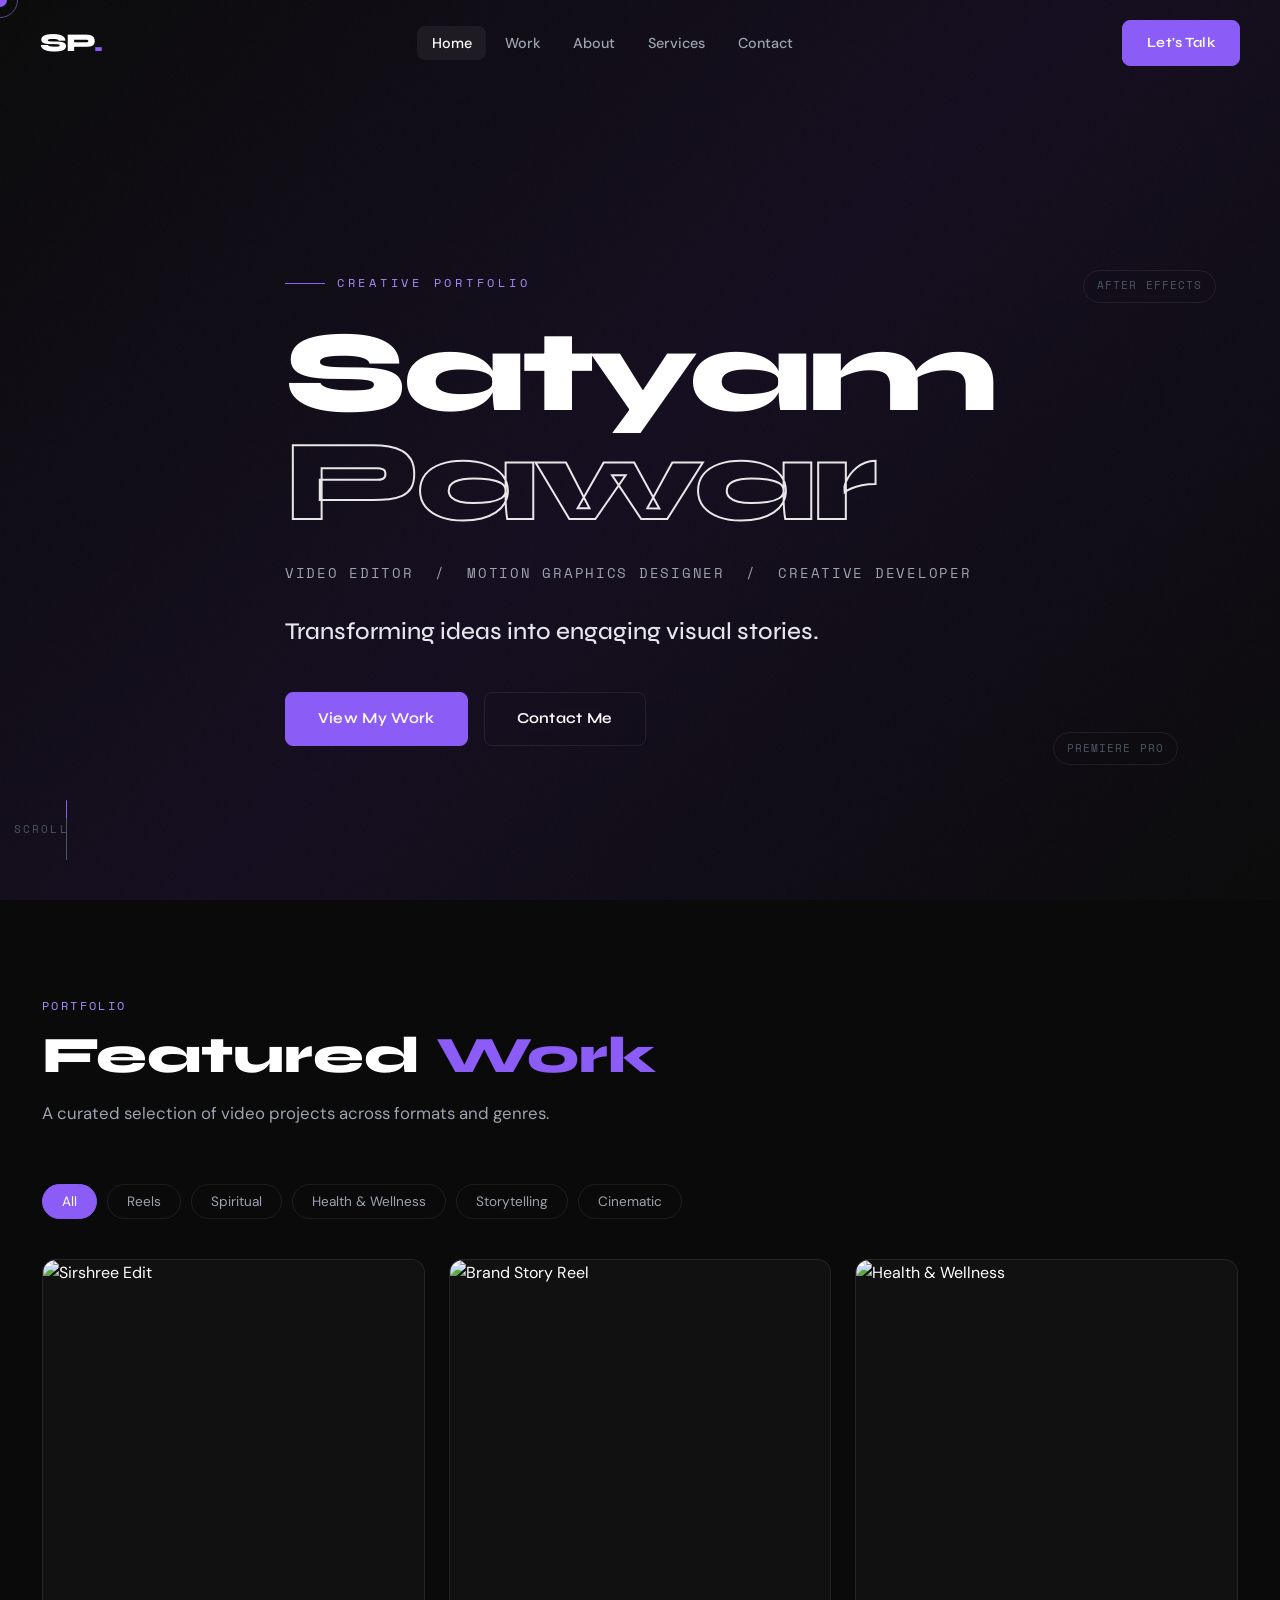
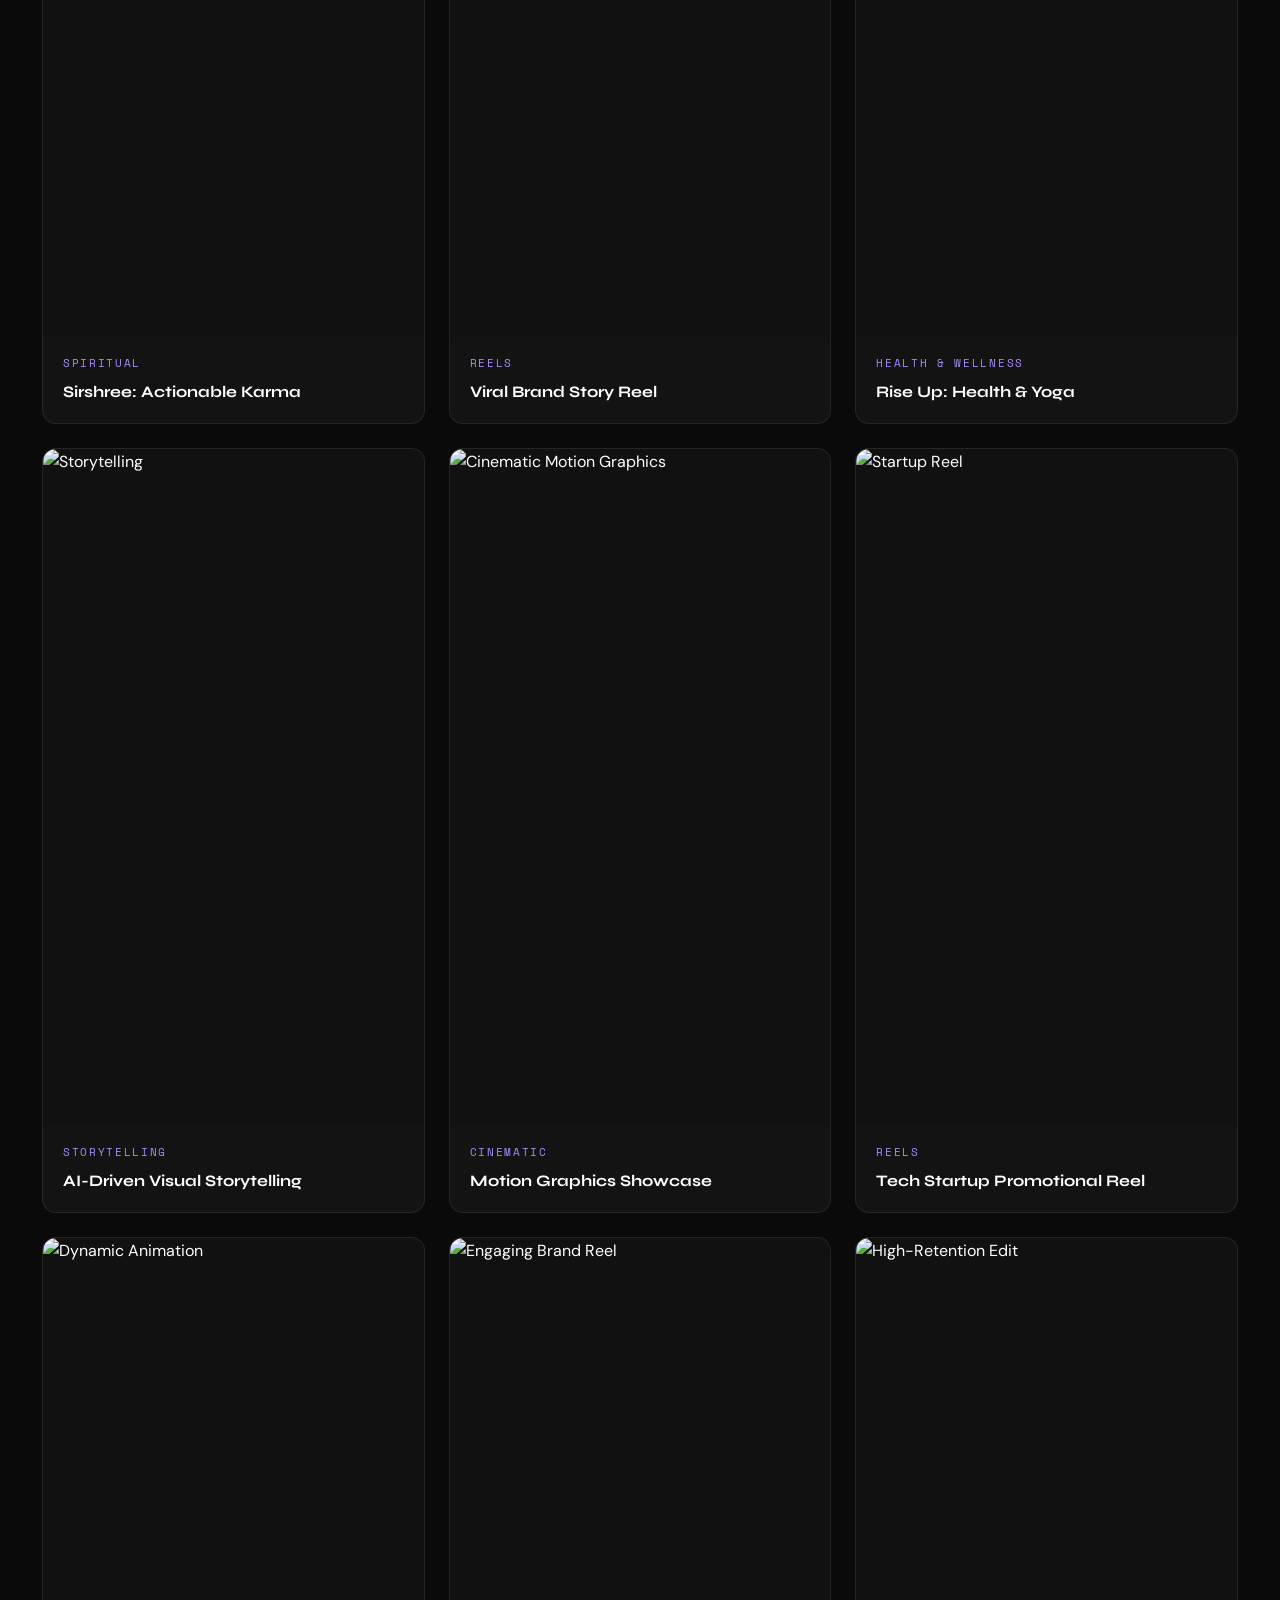
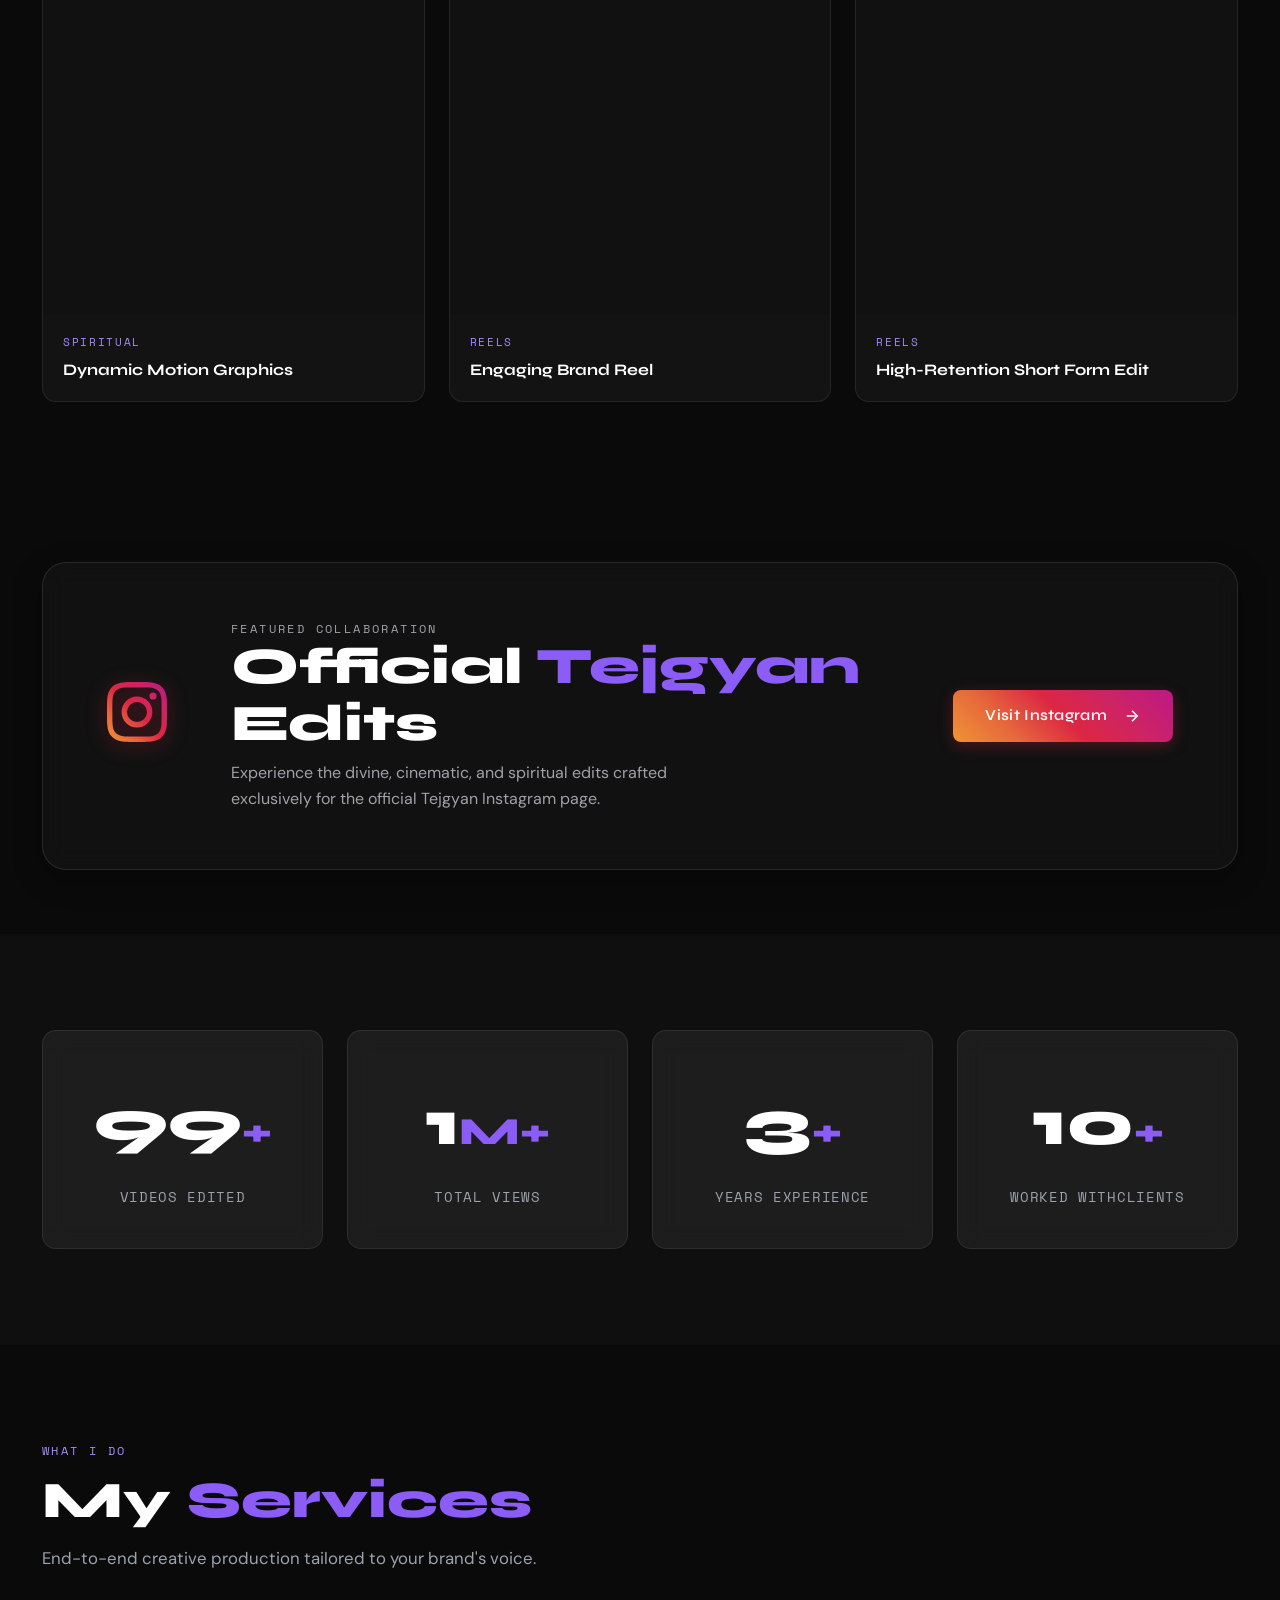
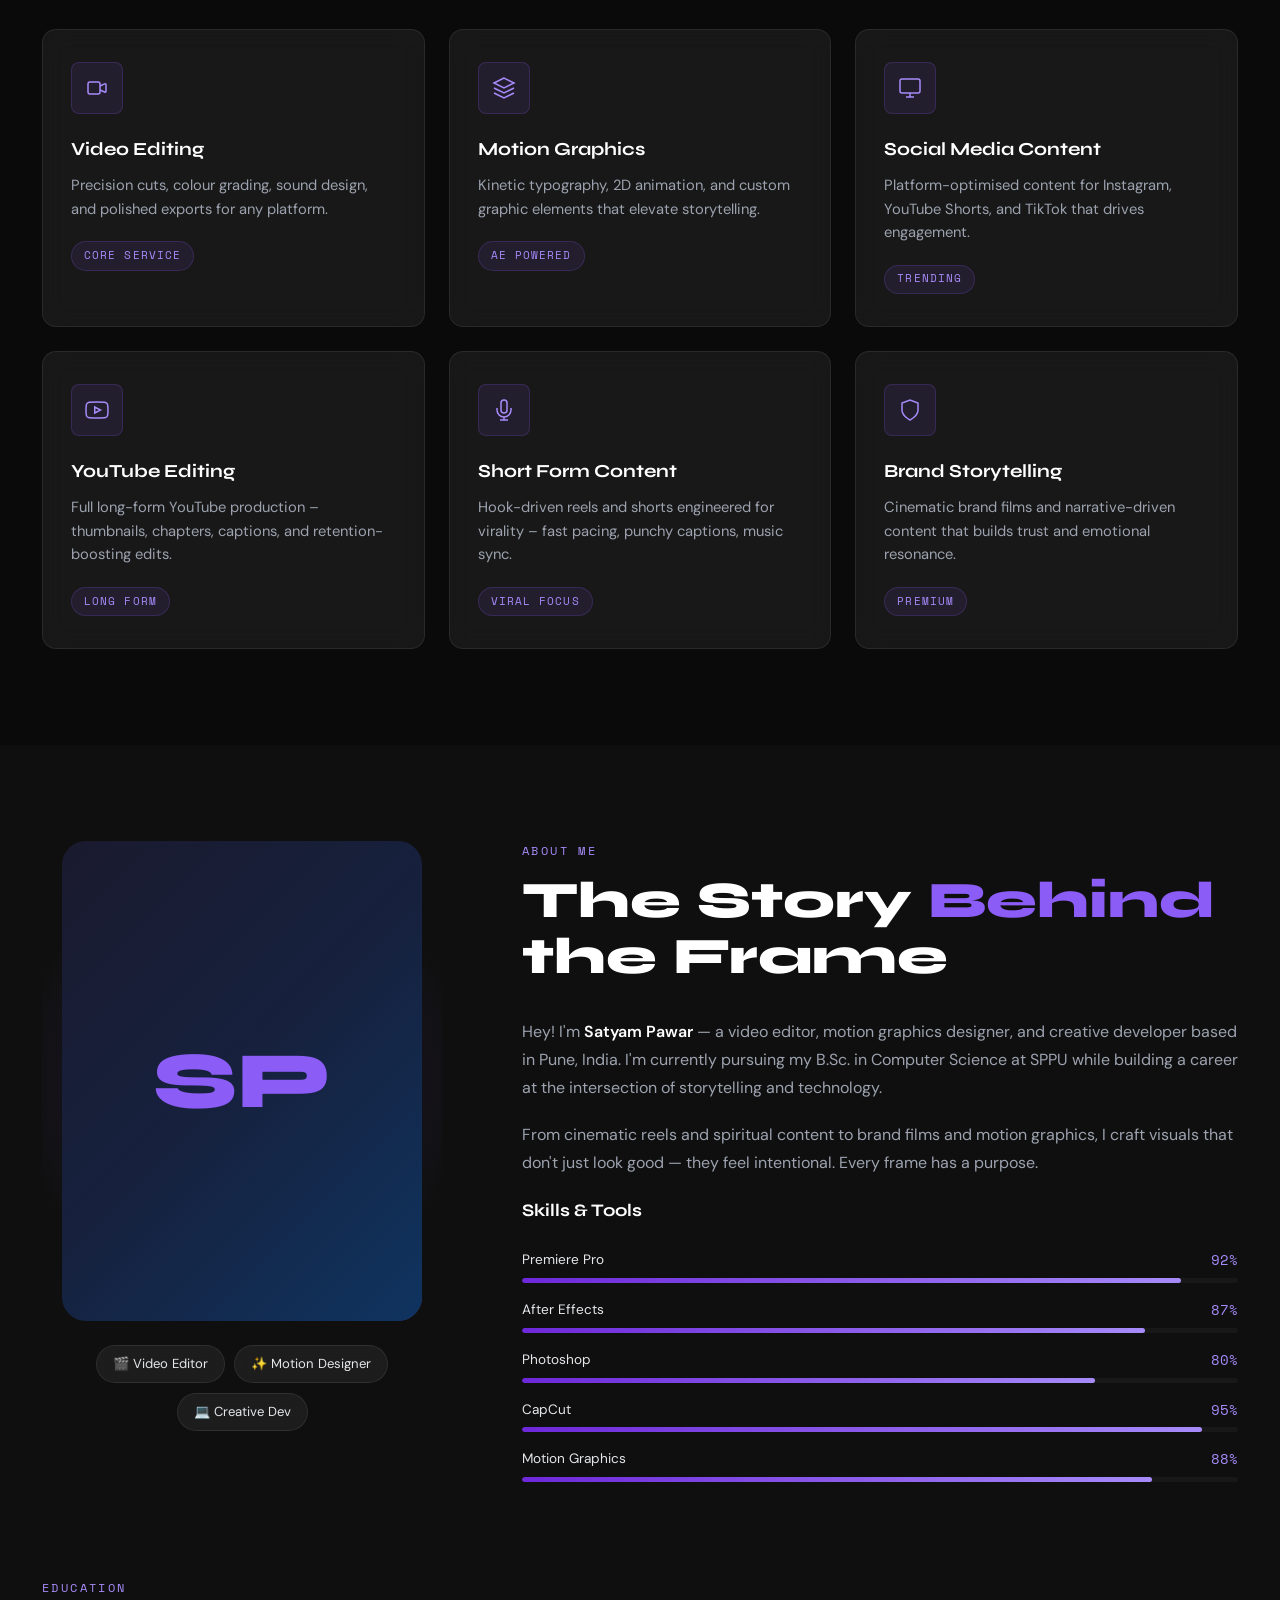
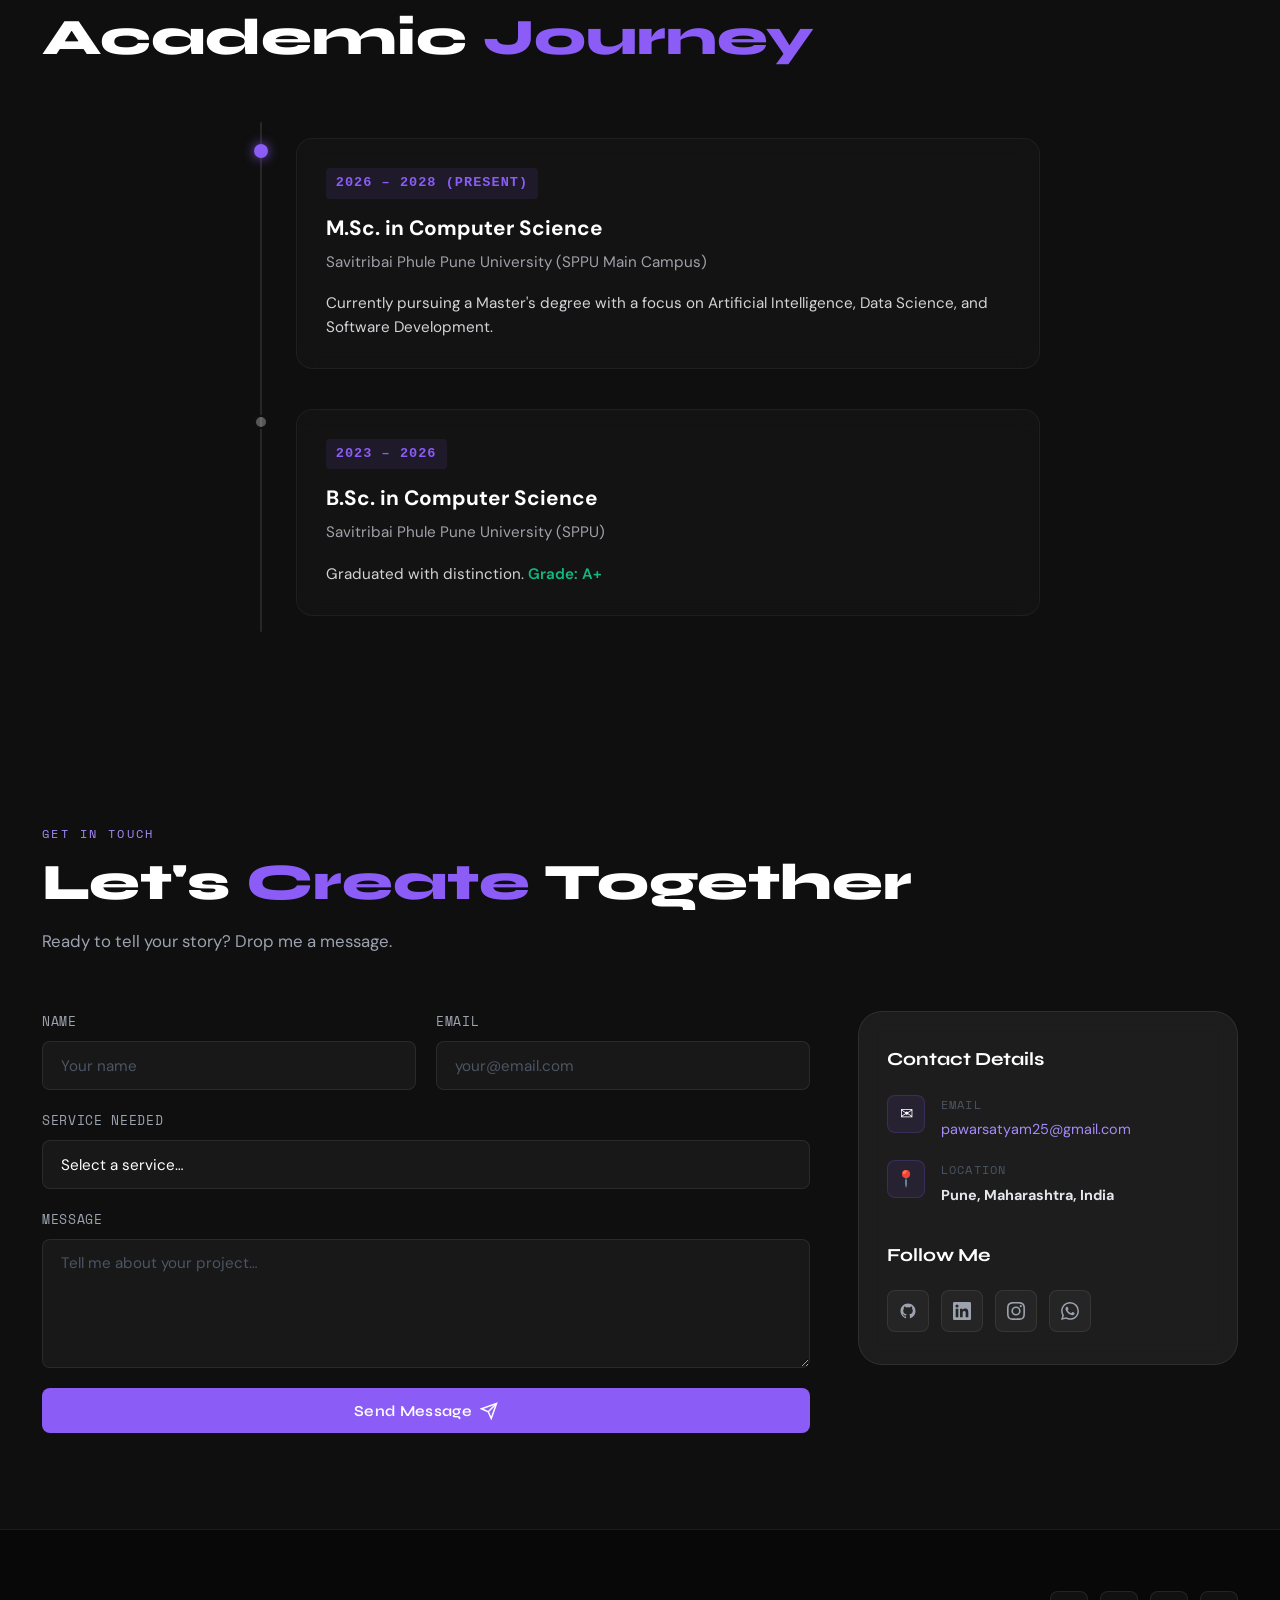
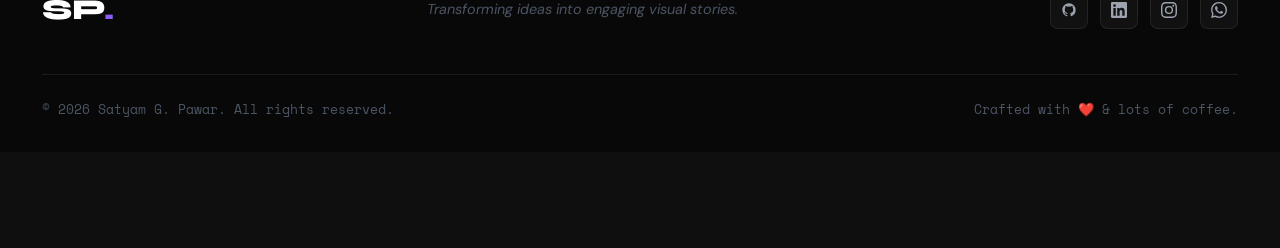
==== commit 8fc9e1e1: "final5" ====
--- a/index.html
+++ b/index.html
@@ -110,25 +110,37 @@
         <p class="section-sub">A curated selection of video projects across formats and genres.</p>
       </div>
 
-      <!-- Filters -->
       <div class="work__filters reveal">
         <button class="filter-btn active" data-filter="all">All</button>
         <button class="filter-btn" data-filter="reels">Reels</button>
         <button class="filter-btn" data-filter="spiritual">Spiritual</button>
-        <button class="filter-btn" data-filter="Health">Health & Wellness</button>
-        <button class="filter-btn" data-filter="Storytelling">Storytelling</button>
+        <button class="filter-btn" data-filter="health">Health & Wellness</button>
+        <button class="filter-btn" data-filter="storytelling">Storytelling</button>
         <button class="filter-btn" data-filter="cinematic">Cinematic</button>
       </div>
 
-      <!-- Grid -->
       <div class="work__grid" id="portfolio-grid">
 
-        <!-- Card 1 -->
+        <div class="work-card reveal" data-category="spiritual">
+          <div class="work-card__thumb">
+            <img src="https://img.youtube.com/vi/vKswwGsuUoo/maxresdefault.jpg" alt="Sirshree Edit" class="video-thumbnail" />
+            <div class="work-card__overlay">
+              <button class="play-btn" data-video="https://www.youtube.com/embed/vKswwGsuUoo?autoplay=1" data-title="Sirshree: Actionable Karma">
+                <svg viewBox="0 0 24 24"><polygon points="5,3 19,12 5,21"/></svg>
+              </button>
+            </div>
+          </div>
+          <div class="work-card__info">
+            <span class="work-card__cat">Spiritual</span>
+            <h3 class="work-card__title">Sirshree: Actionable Karma</h3>
+          </div>
+        </div>
+        
         <div class="work-card reveal" data-category="reels">
           <div class="work-card__thumb">
-            <iframe src="https://www.youtube.com/embed/8_YYCka7hR4" title="Reel 01" allowfullscreen loading="lazy"></iframe>
-            <div class="work-card__overlay">
-              <button class="play-btn" data-video="https://www.youtube.com/embed/8_YYCka7hR4" data-title="Viral Reel – Brand Story">
+            <img src="https://img.youtube.com/vi/8_YYCka7hR4/maxresdefault.jpg" alt="Brand Story Reel" class="video-thumbnail" />
+            <div class="work-card__overlay">
+              <button class="play-btn" data-video="https://www.youtube.com/embed/8_YYCka7hR4?autoplay=1" data-title="Viral Brand Story Reel">
                 <svg viewBox="0 0 24 24"><polygon points="5,3 19,12 5,21"/></svg>
               </button>
             </div>
@@ -139,140 +151,112 @@
           </div>
         </div>
 
-        <!-- Card 2 -->
+        <div class="work-card reveal" data-category="health">
+          <div class="work-card__thumb">
+            <img src="https://img.youtube.com/vi/A09Gb4YN0Ns/maxresdefault.jpg" alt="Health & Wellness" class="video-thumbnail" />
+            <div class="work-card__overlay">
+              <button class="play-btn" data-video="https://www.youtube.com/embed/A09Gb4YN0Ns?autoplay=1" data-title="Rise Up: Health & Wellness Motivation">
+                <svg viewBox="0 0 24 24"><polygon points="5,3 19,12 5,21"/></svg>
+              </button>
+            </div>
+          </div>
+          <div class="work-card__info">
+            <span class="work-card__cat">Health & Wellness</span>
+            <h3 class="work-card__title">Rise Up: Health & Yoga</h3>
+          </div>
+        </div>
+
+        <div class="work-card reveal" data-category="storytelling">
+          <div class="work-card__thumb">
+            <img src="https://img.youtube.com/vi/T0NKIzpb8Ok/maxresdefault.jpg" alt="Storytelling" class="video-thumbnail" />
+            <div class="work-card__overlay">
+              <button class="play-btn" data-video="https://www.youtube.com/embed/T0NKIzpb8Ok?autoplay=1" data-title="AI-Driven Visual Storytelling">
+                <svg viewBox="0 0 24 24"><polygon points="5,3 19,12 5,21"/></svg>
+              </button>
+            </div>
+          </div>
+          <div class="work-card__info">
+            <span class="work-card__cat">Storytelling</span>
+            <h3 class="work-card__title">AI-Driven Visual Storytelling</h3>
+          </div>
+        </div>
+
+        <div class="work-card reveal" data-category="cinematic">
+          <div class="work-card__thumb">
+            <img src="https://img.youtube.com/vi/B_BCCdWkjWA/maxresdefault.jpg" alt="Cinematic Motion Graphics" class="video-thumbnail" />
+            <div class="work-card__overlay">
+              <button class="play-btn" data-video="https://www.youtube.com/embed/B_BCCdWkjWA?autoplay=1" data-title="Comprehensive Motion Graphics Showcase">
+                <svg viewBox="0 0 24 24"><polygon points="5,3 19,12 5,21"/></svg>
+              </button>
+            </div>
+          </div>
+          <div class="work-card__info">
+            <span class="work-card__cat">Cinematic</span>
+            <h3 class="work-card__title">Motion Graphics Showcase</h3>
+          </div>
+        </div>
+
+        <div class="work-card reveal" data-category="reels">
+          <div class="work-card__thumb">
+            <img src="https://img.youtube.com/vi/es2IdQmnc6U/maxresdefault.jpg" alt="Startup Reel" class="video-thumbnail" />
+            <div class="work-card__overlay">
+              <button class="play-btn" data-video="https://www.youtube.com/embed/es2IdQmnc6U?autoplay=1" data-title="Tech Startup Promotional Reel">
+                <svg viewBox="0 0 24 24"><polygon points="5,3 19,12 5,21"/></svg>
+              </button>
+            </div>
+          </div>
+          <div class="work-card__info">
+            <span class="work-card__cat">Reels</span>
+            <h3 class="work-card__title">Tech Startup Promotional Reel</h3>
+          </div>
+        </div>
+
         <div class="work-card reveal" data-category="spiritual">
           <div class="work-card__thumb">
-            <iframe src="https://www.youtube.com/embed/vKswwGsuUoo" title="Spiritual 01" allowfullscreen loading="lazy"></iframe>
-            <div class="work-card__overlay">
-              <button class="play-btn" data-video="https://www.youtube.com/embed/vKswwGsuUoo?autoplay=1" data-title="K.Y.K – Actionable Karma">
+            <img src="https://img.youtube.com/vi/hAfe2YI0Fgs/maxresdefault.jpg" alt="Dynamic Animation" class="video-thumbnail" />
+            <div class="work-card__overlay">
+              <button class="play-btn" data-video="https://www.youtube.com/embed/hAfe2YI0Fgs?autoplay=1" data-title="Dynamic Motion Graphics & Animation">
                 <svg viewBox="0 0 24 24"><polygon points="5,3 19,12 5,21"/></svg>
               </button>
             </div>
           </div>
           <div class="work-card__info">
             <span class="work-card__cat">Spiritual</span>
-            <h3 class="work-card__title">Sirshree Edit</h3>
-          </div>
-        </div>
-
-        <!-- Card 3 -->
-        <div class="work-card reveal" data-category="Health">
-          <div class="work-card__thumb">
-            <iframe src="https://www.youtube.com/embed/A09Gb4YN0Ns" title="Motivational 01" allowfullscreen loading="lazy"></iframe>
-            <div class="work-card__overlay">
-              <button class="play-btn" data-video="https://www.youtube.com/embed/A09Gb4YN0Ns?autoplay=1" data-title="Rise Up – Motivational Edit">
-                <svg viewBox="0 0 24 24"><polygon points="5,3 19,12 5,21"/></svg>
-              </button>
-            </div>
-          </div>
-          <div class="work-card__info">
-            <span class="work-card__cat">Health & Wellness
-            </span>
-            <h3 class="work-card__title">Health - Yoga</h3>
-          </div>
-        </div>
-
-        <!-- Card 4 -->
-        <div class="work-card reveal" data-category="Storytelling">
-          <div class="work-card__thumb">
-            <iframe src="https://www.youtube.com/embed/T0NKIzpb8Ok" title="Storytelling 01" allowfullscreen loading="lazy"></iframe>
-            <div class="work-card__overlay">
-              <button class="play-btn" data-video="https://www.youtube.com/embed/T0NKIzpb8Ok?autoplay=1" data-title="Ai videos for storyteling">
-                <svg viewBox="0 0 24 24"><polygon points="5,3 19,12 5,21"/></svg>
-              </button>
-            </div>
-          </div>
-          <div class="work-card__info">
-            <span class="work-card__cat">Storytelling</span>
-            <h3 class="work-card__title">Ai Proper animations used - Real life</h3>
-          </div>
-        </div>
-
-        <!-- Card 5 -->
-        <div class="work-card reveal" data-category="Spiritual">
-          <div class="work-card__thumb">
-            <iframe src="https://www.youtube.com/embed/B_BCCdWkjWA?rel=0" title="Cinematic 01" allowfullscreen loading="lazy"></iframe>
-            <div class="work-card__overlay">
-              <button class="play-btn" data-video="https://www.youtube.com/embed/B_BCCdWkjWA?autoplay=1" data-title="Latest edit">
-                <svg viewBox="0 0 24 24"><polygon points="5,3 19,12 5,21"/></svg>
-              </button>
-            </div>
-          </div>
-          <div class="work-card__info">
-            <span class="work-card__cat">Motion graphics</span>
-            <h3 class="work-card__title">all things in one video</h3>
-          </div>
-        </div>
-
-        <!-- Card 6 -->
-        <div class="work-card reveal" data-category="reels">
-          <div class="work-card__thumb">
-            <iframe src="https://www.youtube.com/embed/es2IdQmnc6U?rel=0" title="Reel 02" allowfullscreen loading="lazy"></iframe>
-            <div class="work-card__overlay">
-              <button class="play-btn" data-video="https://www.youtube.com/embed/es2IdQmnc6U?autoplay=1" data-title="Instagram Reel – Startup">
+            <h3 class="work-card__title">Dynamic Motion Graphics</h3>
+          </div>
+        </div>
+
+         <div class="work-card reveal" data-category="reels">
+          <div class="work-card__thumb">
+            <img src="https://img.youtube.com/vi/dqPR-cNBLYk/maxresdefault.jpg" alt="Engaging Brand Reel" class="video-thumbnail" />
+            <div class="work-card__overlay">
+              <button class="play-btn" data-video="https://www.youtube.com/embed/dqPR-cNBLYk?autoplay=1" data-title="Engaging Brand Reel">
                 <svg viewBox="0 0 24 24"><polygon points="5,3 19,12 5,21"/></svg>
               </button>
             </div>
           </div>
           <div class="work-card__info">
             <span class="work-card__cat">Reels</span>
-            <h3 class="work-card__title">Instagram Reel </h3>
-          </div>
-        </div>
-
-<!-- Card 7 -->
-        <div class="work-card reveal" data-category="Spiritual">
-          <div class="work-card__thumb">
-            <iframe src="https://www.youtube.com/embed/hAfe2YI0Fgs?rel=0" title="Cinematic 01" allowfullscreen loading="lazy"></iframe>
-            <div class="work-card__overlay">
-              <button class="play-btn" data-video="https://www.youtube.com/embed/hAfe2YI0Fgs?autoplay=1" data-title="Latest edit">
-                <svg viewBox="0 0 24 24"><polygon points="5,3 19,12 5,21"/></svg>
-              </button>
-            </div>
-          </div>
-          <div class="work-card__info">
-            <span class="work-card__cat">ENglish REEL</span>
-            <h3 class="work-card__title">Motion graphics and animation</h3>
-          </div>
-        </div>
-
-
-         <!-- Card 8 -->
-        <div class="work-card reveal" data-category="reels">
-          <div class="work-card__thumb">
-            <iframe src="https://www.youtube.com/embed/dqPR-cNBLYk?rel=0" title="Reel 02" allowfullscreen loading="lazy"></iframe>
-            <div class="work-card__overlay">
-              <button class="play-btn" data-video="https://www.youtube.com/embed/dqPR-cNBLYk?autoplay=1" data-title="Instagram Reel – Startup">
+            <h3 class="work-card__title">Engaging Brand Reel</h3>
+          </div>
+        </div>
+
+         <div class="work-card reveal" data-category="reels">
+          <div class="work-card__thumb">
+            <img src="https://img.youtube.com/vi/LpgaTHWNnxA/maxresdefault.jpg" alt="High-Retention Edit" class="video-thumbnail" />
+            <div class="work-card__overlay">
+              <button class="play-btn" data-video="https://www.youtube.com/embed/LpgaTHWNnxA?autoplay=1" data-title="High-Retention Short Form Edit">
                 <svg viewBox="0 0 24 24"><polygon points="5,3 19,12 5,21"/></svg>
               </button>
             </div>
           </div>
           <div class="work-card__info">
             <span class="work-card__cat">Reels</span>
-            <h3 class="work-card__title">Instagram Reel </h3>
-          </div>
-        </div>
-
-         <!-- Card 9 -->
-        <div class="work-card reveal" data-category="reels">
-          <div class="work-card__thumb">
-            <iframe src="https://www.youtube.com/embed/LpgaTHWNnxA?rel=0" title="Reel 02" allowfullscreen loading="lazy"></iframe>
-            <div class="work-card__overlay">
-              <button class="play-btn" data-video="https://www.youtube.com/embed/LpgaTHWNnxA?autoplay=1" data-title="Instagram Reel – Startup">
-                <svg viewBox="0 0 24 24"><polygon points="5,3 19,12 5,21"/></svg>
-              </button>
-            </div>
-          </div>
-          <div class="work-card__info">
-            <span class="work-card__cat">Reels</span>
-            <h3 class="work-card__title">Instagram Reel </h3>
-          </div>
-        </div>
-
-      </div><!-- /work__grid -->
-    </div>
-
-    
+            <h3 class="work-card__title">High-Retention Short Form Edit</h3>
+          </div>
+        </div>
+
+      </div></div>
   </section>
 <!-- ═══════════════════════ TEJGYAN INSTAGRAM SPOTLIGHT ═══════════════════════ -->
   <section id="teejgyan-spotlight" class="section teejgyan-section">
--- a/style.css
+++ b/style.css
@@ -1806,4 +1806,16 @@
   .timeline__content {
     padding: 1.2rem;
   }
+}
+/* ─── VIDEO THUMBNAILS ────────────────────────────────────────── */
+.video-thumbnail {
+  width: 100%;
+  height: 100%;
+  object-fit: cover;
+  display: block;
+  transition: transform 0.4s ease;
+}
+
+.work-card:hover .video-thumbnail {
+  transform: scale(1.06);
 }
